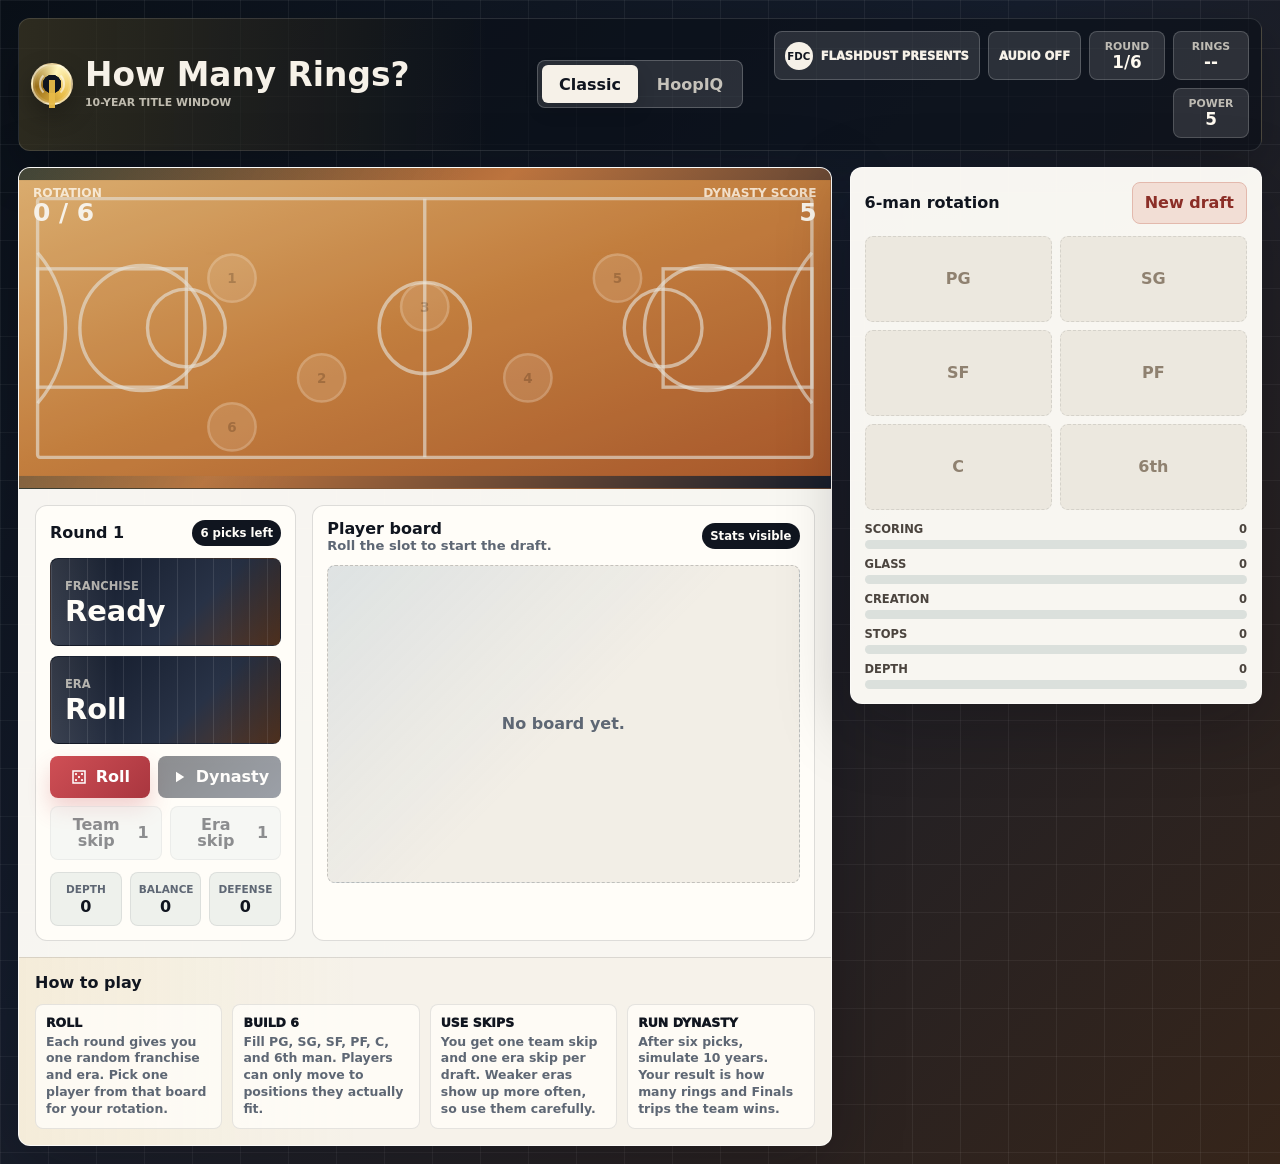
==== how-many-rings-source-code/index.html @ caa5e2f7 "Add files via upload" ====
<!doctype html>
<html lang="en">
<head>
  <meta charset="utf-8">
  <meta name="viewport" content="width=device-width, initial-scale=1">
  <title>How Many Rings?</title>
  <style>
    :root {
      --ink: #10151f;
      --ink-2: #202837;
      --paper: #f6f1e8;
      --paper-2: #fffdf8;
      --line: rgba(16, 21, 31, 0.14);
      --muted: #5e6774;
      --court: #a86138;
      --court-light: #d99a55;
      --teal: #13a89e;
      --red: #c84d55;
      --gold: #e8bb47;
      --sky: #4f8fca;
      --violet: #7c65b8;
      --green: #2f9464;
      --shadow: 0 20px 70px rgba(6, 9, 14, 0.26);
      --radius: 8px;
      color-scheme: light;
      font-family: Inter, ui-sans-serif, system-ui, -apple-system, BlinkMacSystemFont, "Segoe UI", sans-serif;
    }

    * {
      box-sizing: border-box;
    }

    html {
      min-height: 100%;
      background:
        linear-gradient(90deg, rgba(255,255,255,0.06) 1px, transparent 1px) 0 0 / 48px 48px,
        linear-gradient(rgba(255,255,255,0.05) 1px, transparent 1px) 0 0 / 48px 48px,
        linear-gradient(135deg, #0a1018 0%, #151d2c 42%, #36251a 100%);
    }

    body {
      min-height: 100vh;
      margin: 0;
      color: var(--ink);
    }

    button,
    input {
      font: inherit;
    }

    button {
      border: 0;
      cursor: pointer;
    }

    button:disabled {
      cursor: not-allowed;
      opacity: 0.48;
    }

    .app {
      min-height: 100vh;
      padding: 18px;
    }

    .topbar {
      display: grid;
      grid-template-columns: minmax(170px, 1fr) auto minmax(280px, 1fr);
      gap: 16px;
      align-items: center;
      max-width: 1480px;
      margin: 0 auto 16px;
      padding: 12px;
      color: var(--paper);
      background:
        linear-gradient(90deg, rgba(232,187,71,0.16), transparent 38%),
        rgba(10, 16, 24, 0.62);
      border: 1px solid rgba(255,255,255,0.12);
      border-radius: 12px;
      box-shadow: 0 18px 50px rgba(0,0,0,0.22);
    }

    .brand {
      display: flex;
      align-items: center;
      gap: 12px;
      min-width: 0;
    }

    .ball-mark {
      width: 42px;
      height: 42px;
      flex: 0 0 auto;
      border-radius: 50%;
      background:
        radial-gradient(circle at 50% 50%, #10151f 0 34%, transparent 35%),
        conic-gradient(from 20deg, #fff4b8, var(--gold), #9a6f19, #fff4b8);
      border: 2px solid rgba(255,255,255,0.5);
      box-shadow: inset 0 0 0 2px rgba(255,255,255,0.12), 0 10px 24px rgba(0,0,0,0.28);
      position: relative;
    }

    .ball-mark::before,
    .ball-mark::after {
      content: "";
      position: absolute;
      inset: 6px;
      border: 2px solid rgba(255,255,255,0.55);
      border-top-color: transparent;
      border-bottom-color: transparent;
      border-radius: 50%;
    }

    .ball-mark::after {
      inset: 15px 12px -5px;
      border: 0;
      border-radius: 2px;
      background: linear-gradient(90deg, transparent 0 30%, rgba(232,187,71,0.95) 31% 69%, transparent 70%);
      transform: none;
    }

    h1 {
      margin: 0;
      font-size: clamp(1.55rem, 1.25rem + 1vw, 2.55rem);
      line-height: 0.94;
      letter-spacing: 0;
      white-space: nowrap;
    }

    .brand small {
      display: block;
      margin-top: 5px;
      color: rgba(247, 241, 227, 0.74);
      font-weight: 700;
      text-transform: uppercase;
      font-size: 0.68rem;
      letter-spacing: 0;
    }

    .mode-toggle {
      display: grid;
      grid-template-columns: repeat(2, minmax(96px, 1fr));
      gap: 4px;
      padding: 4px;
      background: rgba(255,255,255,0.12);
      border: 1px solid rgba(255,255,255,0.22);
      border-radius: var(--radius);
    }

    .mode-toggle button {
      min-height: 38px;
      color: rgba(247, 241, 227, 0.76);
      background: transparent;
      border-radius: 6px;
      font-weight: 800;
    }

    .mode-toggle button.active {
      color: var(--ink);
      background: var(--paper);
      box-shadow: 0 8px 18px rgba(0,0,0,0.14);
    }

    .audio-btn {
      min-height: 42px;
      padding: 7px 10px;
      color: var(--paper);
      background: rgba(255,255,255,0.12);
      border: 1px solid rgba(255,255,255,0.2);
      border-radius: var(--radius);
      font-size: 0.72rem;
      font-weight: 1000;
      text-transform: uppercase;
    }

    .audio-btn.on {
      color: var(--ink);
      background: linear-gradient(135deg, #fff4b8, var(--gold));
      border-color: rgba(232,187,71,0.72);
    }

    .top-stats {
      display: flex;
      justify-content: flex-end;
      gap: 8px;
      flex-wrap: wrap;
    }

    .creator-chip {
      display: inline-flex;
      align-items: center;
      gap: 8px;
      min-height: 42px;
      padding: 7px 10px;
      color: var(--paper);
      background: rgba(255,255,255,0.12);
      border: 1px solid rgba(255,255,255,0.2);
      border-radius: var(--radius);
      font-size: 0.72rem;
      font-weight: 1000;
      text-transform: uppercase;
    }

    .creator-chip b {
      display: grid;
      width: 28px;
      height: 28px;
      place-items: center;
      color: var(--ink);
      background: var(--paper);
      border-radius: 50%;
      font-size: 0.64rem;
      line-height: 1;
    }

    .top-pill {
      display: grid;
      min-width: 76px;
      padding: 8px 10px;
      border-radius: var(--radius);
      background: rgba(255,255,255,0.12);
      border: 1px solid rgba(255,255,255,0.18);
      text-align: center;
    }

    .top-pill span {
      color: rgba(247, 241, 227, 0.72);
      font-size: 0.68rem;
      font-weight: 800;
      text-transform: uppercase;
    }

    .top-pill strong {
      color: #fffaf0;
      font-size: 1.05rem;
      line-height: 1.1;
    }

    .game {
      display: grid;
      grid-template-columns: minmax(0, 1.42fr) minmax(360px, 0.72fr);
      gap: 18px;
      max-width: 1480px;
      margin: 0 auto;
      align-items: start;
    }

    .stage,
    .roster-panel,
    .modal-sheet {
      background: rgba(255, 253, 248, 0.97);
      border: 1px solid rgba(255,255,255,0.5);
      box-shadow: var(--shadow);
      border-radius: 12px;
    }

    .stage {
      overflow: hidden;
    }

    .court-wrap {
      position: relative;
      background:
        linear-gradient(120deg, rgba(19,168,158,0.2), transparent 46%),
        linear-gradient(135deg, #4c2c1d, #bd743e 44%, #161d2b);
      min-height: 300px;
      border-bottom: 1px solid rgba(18,20,25,0.16);
    }

    .court-art {
      display: block;
      width: 100%;
      height: 320px;
    }

    .court-art text {
      font-family: inherit;
      font-weight: 900;
      letter-spacing: 0;
    }

    .court-player {
      transition: transform 180ms ease, opacity 180ms ease;
    }

    .court-player.empty {
      opacity: 0.34;
    }

    .court-player.filled {
      filter: drop-shadow(0 7px 10px rgba(18,20,25,0.28));
    }

    .scorebug {
      position: absolute;
      top: 14px;
      left: 14px;
      right: 14px;
      display: flex;
      align-items: center;
      justify-content: space-between;
      gap: 12px;
      color: var(--paper);
      pointer-events: none;
    }

    .scorebug strong {
      display: block;
      font-size: clamp(1.15rem, 1rem + 0.7vw, 1.8rem);
      line-height: 1;
    }

    .scorebug span {
      color: rgba(255,250,240,0.78);
      font-size: 0.76rem;
      font-weight: 900;
      text-transform: uppercase;
    }

    .scorebug .live {
      min-width: 132px;
      text-align: right;
    }

    .draft-area {
      display: grid;
      grid-template-columns: minmax(260px, 0.52fr) minmax(0, 1fr);
      gap: 16px;
      padding: 16px;
    }

    .slot-panel,
    .choices-panel,
    .season-card {
      border: 1px solid var(--line);
      border-radius: 12px;
      background: var(--paper-2);
    }

    .slot-panel {
      padding: 14px;
    }

    .round-head {
      display: flex;
      align-items: center;
      justify-content: space-between;
      gap: 12px;
      margin-bottom: 12px;
    }

    .round-head h2,
    .choices-panel h2,
    .roster-panel h2,
    .season-card h2 {
      margin: 0;
      font-size: 1rem;
      line-height: 1.1;
    }

    .badge {
      display: inline-flex;
      align-items: center;
      justify-content: center;
      min-height: 26px;
      padding: 4px 8px;
      border-radius: 999px;
      color: var(--paper-2);
      background: var(--ink);
      font-size: 0.73rem;
      font-weight: 900;
    }

    .reels {
      display: grid;
      grid-template-columns: 1fr;
      gap: 10px;
      margin: 12px 0;
    }

    .reel {
      position: relative;
      min-height: 88px;
      display: grid;
      align-content: center;
      padding: 14px;
      overflow: hidden;
      color: var(--paper);
      border-radius: var(--radius);
      background:
        linear-gradient(90deg, rgba(255,255,255,0.1) 1px, transparent 1px) 0 0 / 18px 18px,
        linear-gradient(135deg, #111827, #283246 62%, #5b3823);
      border: 1px solid rgba(18, 20, 25, 0.22);
    }

    .reel::after {
      content: "";
      position: absolute;
      inset: 0;
      background: linear-gradient(90deg, rgba(255,255,255,0.14), transparent 28%, transparent 72%, rgba(0,0,0,0.16));
      pointer-events: none;
    }

    .reel span {
      position: relative;
      z-index: 1;
      color: rgba(247,241,227,0.68);
      font-size: 0.72rem;
      font-weight: 900;
      text-transform: uppercase;
    }

    .reel strong {
      position: relative;
      z-index: 1;
      margin-top: 4px;
      color: var(--paper-2);
      font-size: clamp(1.25rem, 1rem + 1vw, 2rem);
      line-height: 1;
      word-break: break-word;
    }

    .action-row,
    .season-actions {
      display: grid;
      grid-template-columns: 1fr 1fr;
      gap: 8px;
    }

    .primary-btn,
    .secondary-btn,
    .ghost-btn,
    .danger-btn {
      min-height: 42px;
      display: inline-flex;
      align-items: center;
      justify-content: center;
      gap: 8px;
      padding: 10px 12px;
      border-radius: var(--radius);
      font-weight: 900;
      line-height: 1;
    }

    .primary-btn {
      background: linear-gradient(135deg, #cf4f55, #a9363f);
      color: #fff;
      box-shadow: 0 12px 22px rgba(200,77,85,0.24);
    }

    .secondary-btn {
      background: linear-gradient(135deg, var(--ink), #303c51);
      color: #fff;
    }

    .ghost-btn {
      background: #eef2f1;
      color: var(--ink);
      border: 1px solid rgba(18,20,25,0.1);
    }

    .danger-btn {
      background: #f2ded5;
      color: #8b2e27;
      border: 1px solid #e3b9ad;
    }

    .button-icon {
      width: 18px;
      height: 18px;
      flex: 0 0 auto;
    }

    .skip-row {
      display: grid;
      grid-template-columns: 1fr 1fr;
      gap: 8px;
      margin-top: 8px;
    }

    .mini-ledger {
      display: grid;
      grid-template-columns: repeat(3, 1fr);
      gap: 8px;
      margin-top: 12px;
    }

    .mini-ledger div {
      min-width: 0;
      padding: 10px 8px;
      background: #eef1ec;
      border: 1px solid rgba(18,20,25,0.08);
      border-radius: var(--radius);
      text-align: center;
    }

    .mini-ledger span {
      display: block;
      color: var(--muted);
      font-size: 0.66rem;
      font-weight: 900;
      text-transform: uppercase;
    }

    .mini-ledger strong {
      display: block;
      margin-top: 4px;
      font-size: 1rem;
      line-height: 1;
    }

    .choices-panel {
      min-height: 412px;
      padding: 14px;
    }

    .how-play {
      display: grid;
      gap: 12px;
      padding: 16px;
      border-top: 1px solid rgba(16,21,31,0.12);
      background:
        linear-gradient(90deg, rgba(232,187,71,0.1), transparent 42%),
        rgba(246,241,232,0.72);
    }

    .how-play h2 {
      margin: 0;
      font-size: 1rem;
      line-height: 1.1;
    }

    .how-grid {
      display: grid;
      grid-template-columns: repeat(4, minmax(0, 1fr));
      gap: 10px;
    }

    .how-item {
      padding: 10px;
      border: 1px solid rgba(16,21,31,0.1);
      border-radius: var(--radius);
      background: rgba(255,253,248,0.82);
    }

    .how-item strong {
      display: block;
      margin-bottom: 4px;
      color: var(--ink);
      font-size: 0.78rem;
      font-weight: 1000;
      text-transform: uppercase;
    }

    .how-item p {
      margin: 0;
      color: var(--muted);
      font-size: 0.78rem;
      line-height: 1.35;
      font-weight: 800;
    }

    .choices-head {
      display: flex;
      justify-content: space-between;
      align-items: center;
      gap: 12px;
      margin-bottom: 12px;
    }

    .hint {
      margin: 0;
      color: var(--muted);
      font-size: 0.82rem;
      font-weight: 700;
    }

    .player-grid {
      display: grid;
      grid-template-columns: repeat(auto-fit, minmax(220px, 1fr));
      gap: 10px;
    }

    .player-card {
      position: relative;
      display: grid;
      gap: 10px;
      min-height: 188px;
      padding: 12px;
      border-radius: var(--radius);
      background:
        linear-gradient(180deg, rgba(255,255,255,0.92), rgba(255,255,255,0.68)),
        #f4efe6;
      border: 1px solid rgba(18,20,25,0.12);
      text-align: left;
      color: var(--ink);
      transition: transform 160ms ease, border-color 160ms ease, box-shadow 160ms ease;
    }

    .player-card::before {
      content: "";
      position: absolute;
      inset: 0 0 auto 0;
      height: 4px;
      border-radius: 12px 12px 0 0;
      background: var(--accent, var(--teal));
    }

    .player-card:hover,
    .player-card:focus-visible {
      transform: translateY(-2px);
      border-color: rgba(29,154,145,0.68);
      box-shadow: 0 12px 24px rgba(18,20,25,0.12);
      outline: none;
    }

    .player-top {
      display: grid;
      grid-template-columns: 48px minmax(0, 1fr) auto;
      gap: 10px;
      align-items: center;
    }

    .avatar {
      width: 48px;
      height: 48px;
      display: grid;
      place-items: center;
      color: #fff;
      border-radius: 50%;
      background: var(--accent, var(--teal));
      border: 3px solid rgba(255,255,255,0.86);
      box-shadow: 0 6px 14px rgba(18,20,25,0.16);
      font-weight: 1000;
      letter-spacing: 0;
    }

    .player-name {
      min-width: 0;
    }

    .player-name strong {
      display: block;
      font-size: 1rem;
      line-height: 1.08;
    }

    .player-name span {
      display: block;
      margin-top: 3px;
      color: var(--muted);
      font-size: 0.75rem;
      font-weight: 800;
    }

    .rating-chip {
      width: 38px;
      height: 38px;
      display: grid;
      place-items: center;
      border-radius: 50%;
      background: linear-gradient(135deg, var(--ink), #303c51);
      color: #fff;
      font-size: 0.85rem;
      font-weight: 1000;
    }

    .stat-row {
      display: grid;
      grid-template-columns: repeat(5, 1fr);
      gap: 6px;
    }

    .stat {
      padding: 7px 5px;
      border-radius: 6px;
      background: rgba(255,255,255,0.58);
      text-align: center;
      border: 1px solid rgba(18,20,25,0.07);
    }

    .stat span {
      display: block;
      color: var(--muted);
      font-size: 0.63rem;
      font-weight: 900;
      text-transform: uppercase;
    }

    .stat strong {
      display: block;
      margin-top: 2px;
      font-size: 0.88rem;
      line-height: 1;
    }

    .tag-row {
      display: flex;
      flex-wrap: wrap;
      gap: 6px;
      align-items: center;
    }

    .tag {
      display: inline-flex;
      align-items: center;
      min-height: 23px;
      padding: 4px 7px;
      border-radius: 999px;
      background: rgba(19,168,158,0.14);
      color: #0d6b66;
      font-size: 0.67rem;
      font-weight: 900;
    }

    .hidden-line {
      display: grid;
      place-items: center;
      min-height: 50px;
      border-radius: var(--radius);
      background:
        repeating-linear-gradient(45deg, #efe3cf 0 8px, #e6d7c0 8px 16px);
      color: #5e554d;
      font-weight: 900;
      border: 1px dashed rgba(18,20,25,0.18);
    }

    .empty-state {
      min-height: 318px;
      display: grid;
      place-items: center;
      padding: 28px;
      color: var(--muted);
      text-align: center;
      border: 1px dashed rgba(18,20,25,0.2);
      border-radius: var(--radius);
      background:
        linear-gradient(135deg, rgba(79,143,202,0.12), transparent 52%),
        #f2eee6;
      font-weight: 800;
    }

    .roster-panel {
      position: sticky;
      top: 18px;
      padding: 14px;
    }

    .roster-head {
      display: flex;
      align-items: center;
      justify-content: space-between;
      gap: 10px;
      margin-bottom: 12px;
    }

    .roster-grid {
      display: grid;
      grid-template-columns: repeat(2, minmax(0, 1fr));
      gap: 8px;
    }

    .slot-card {
      min-height: 86px;
      padding: 9px;
      border-radius: var(--radius);
      border: 1px solid rgba(18,20,25,0.1);
      background: #f8f5ef;
    }

    .slot-card.empty {
      display: grid;
      place-items: center;
      color: #8f8170;
      border-style: dashed;
      background: #ece8df;
      font-weight: 900;
    }

    .slot-card .slot-num {
      display: flex;
      align-items: center;
      justify-content: space-between;
      gap: 6px;
      color: var(--muted);
      font-size: 0.66rem;
      font-weight: 1000;
      text-transform: uppercase;
    }

    .slot-name {
      display: block;
      margin-top: 6px;
      font-weight: 1000;
      font-size: 0.92rem;
      line-height: 1.08;
    }

    .slot-meta {
      display: block;
      margin-top: 4px;
      color: var(--muted);
      font-size: 0.72rem;
      font-weight: 800;
    }

    .position-row {
      display: flex;
      flex-wrap: wrap;
      gap: 4px;
      margin-top: 7px;
    }

    .pos-chip,
    .move-chip {
      display: inline-flex;
      align-items: center;
      justify-content: center;
      min-height: 24px;
      padding: 4px 7px;
      border-radius: 999px;
      border: 1px solid rgba(18,20,25,0.1);
      font-size: 0.64rem;
      font-weight: 1000;
      line-height: 1;
    }

    .pos-chip {
      color: #51483e;
      background: #ebe5d9;
    }

    .move-chip {
      color: #176b65;
      background: rgba(19,168,158,0.12);
    }

    .move-chip:hover,
    .move-chip:focus-visible {
      outline: none;
      border-color: rgba(29,154,145,0.55);
      background: rgba(29,154,145,0.2);
    }

    .move-chip:disabled {
      opacity: 0.38;
    }

    .meter-stack {
      display: grid;
      gap: 8px;
      margin-top: 12px;
    }

    .meter {
      display: grid;
      gap: 4px;
    }

    .meter-label {
      display: flex;
      justify-content: space-between;
      gap: 8px;
      color: #4b443e;
      font-size: 0.72rem;
      font-weight: 900;
      text-transform: uppercase;
    }

    .bar {
      height: 9px;
      border-radius: 999px;
      background: #dbe0dc;
      overflow: hidden;
    }

    .bar > i {
      display: block;
      height: 100%;
      width: 0%;
      border-radius: inherit;
      background: var(--bar-color, var(--teal));
      transition: width 300ms ease;
    }

    .season-card {
      margin-top: 12px;
      padding: 12px;
    }

    .season-card.hidden {
      display: none;
    }

    .result-main {
      display: grid;
      grid-template-columns: auto 1fr;
      gap: 12px;
      align-items: center;
      margin: 10px 0;
    }

    .record {
      min-width: 96px;
      padding: 10px;
      color: #fff;
      background:
        linear-gradient(135deg, rgba(232,187,71,0.34), transparent 48%),
        var(--ink);
      border-radius: var(--radius);
      text-align: center;
    }

    .record strong {
      display: block;
      font-size: 1.7rem;
      line-height: 1;
    }

    .record span {
      color: rgba(255,255,255,0.68);
      font-size: 0.68rem;
      font-weight: 900;
      text-transform: uppercase;
    }

    .result-note {
      margin: 0;
      color: var(--muted);
      font-size: 0.83rem;
      font-weight: 800;
    }

    .schedule-strip {
      display: grid;
      grid-template-columns: repeat(10, 1fr);
      gap: 5px;
      margin: 10px 0 12px;
    }

    .game-dot {
      height: 18px;
      border-radius: 4px;
      background: #bbb2a3;
    }

    .game-dot.finals {
      background: var(--sky);
    }

    .game-dot.ring {
      background: linear-gradient(135deg, #fff2a8, var(--gold));
      box-shadow: inset 0 0 0 1px rgba(18,20,25,0.12);
    }

    .game-dot.miss {
      background: var(--red);
    }

    .leaders {
      display: grid;
      grid-template-columns: repeat(2, 1fr);
      gap: 8px;
      margin-top: 10px;
    }

    .leader {
      padding: 8px;
      background: #f4f0e8;
      border: 1px solid rgba(18,20,25,0.08);
      border-radius: var(--radius);
    }

    .leader span {
      display: block;
      color: var(--muted);
      font-size: 0.65rem;
      font-weight: 900;
      text-transform: uppercase;
    }

    .leader strong {
      display: block;
      margin-top: 3px;
      font-size: 0.86rem;
      line-height: 1.08;
    }

    .toast {
      position: fixed;
      left: 50%;
      bottom: 18px;
      z-index: 20;
      max-width: min(420px, calc(100vw - 28px));
      transform: translate(-50%, 20px);
      padding: 12px 14px;
      color: #fff;
      background: rgba(18,20,25,0.94);
      border: 1px solid rgba(255,255,255,0.16);
      border-radius: var(--radius);
      box-shadow: 0 18px 50px rgba(0,0,0,0.28);
      opacity: 0;
      pointer-events: none;
      transition: opacity 170ms ease, transform 170ms ease;
      font-weight: 800;
    }

    .toast.show {
      opacity: 1;
      transform: translate(-50%, 0);
    }

    .modal {
      position: fixed;
      inset: 0;
      z-index: 15;
      display: none;
      align-items: center;
      justify-content: center;
      padding: 18px;
      background: rgba(13, 17, 21, 0.58);
    }

    .modal.open {
      display: flex;
    }

    .modal-sheet {
      width: min(620px, 100%);
      padding: 16px;
    }

    .modal-sheet h2 {
      margin-bottom: 8px;
      font-size: 1.25rem;
    }

    .modal-sheet p {
      color: var(--muted);
      font-weight: 800;
      line-height: 1.45;
    }

    .modal-actions {
      display: flex;
      justify-content: flex-end;
      gap: 8px;
      flex-wrap: wrap;
      margin-top: 16px;
    }

    .sr-only {
      position: absolute;
      width: 1px;
      height: 1px;
      overflow: hidden;
      clip: rect(0, 0, 0, 0);
      white-space: nowrap;
    }

    @media (max-width: 1120px) {
      .topbar,
      .game,
      .draft-area {
        grid-template-columns: 1fr;
      }

      .topbar {
        align-items: stretch;
      }

      .mode-toggle {
        max-width: 360px;
      }

      .top-stats {
        justify-content: flex-start;
      }

      .roster-panel {
        position: static;
      }
    }

    @media (max-width: 720px) {
      .app {
        padding: 10px;
      }

      .topbar {
        gap: 10px;
      }

      .brand {
        align-items: flex-start;
      }

      h1 {
        white-space: normal;
      }

      .court-art {
        height: 260px;
      }

      .scorebug {
        top: 10px;
        left: 10px;
        right: 10px;
      }

      .player-grid,
      .roster-grid,
      .leaders,
      .how-grid {
        grid-template-columns: 1fr;
      }

      .action-row,
      .skip-row,
      .season-actions {
        grid-template-columns: 1fr;
      }

      .mini-ledger {
        grid-template-columns: 1fr 1fr;
      }

      .slot-card {
        min-height: 106px;
        padding: 11px;
      }

      .move-chip,
      .pos-chip {
        min-height: 32px;
        padding: 7px 10px;
        font-size: 0.72rem;
      }

      .player-card {
        min-height: 170px;
      }

      .schedule-strip {
        grid-template-columns: repeat(10, 1fr);
      }
    }
  </style>
</head>
<body>
  <div class="app">
    <header class="topbar">
      <div class="brand" aria-label="How Many Rings?">
        <div class="ball-mark" aria-hidden="true"></div>
        <div>
          <h1>How Many Rings?</h1>
          <small>10-year title window</small>
        </div>
      </div>

      <div class="mode-toggle" aria-label="Mode">
        <button id="classicMode" class="active" type="button">Classic</button>
        <button id="hoopMode" type="button">HoopIQ</button>
      </div>

      <div class="top-stats" aria-label="Draft status">
        <div class="creator-chip" aria-label="FlashDust Presents">
          <b>FDC</b>
          <span>FlashDust Presents</span>
        </div>
        <button class="audio-btn" id="audioBtn" type="button" aria-pressed="false">Audio off</button>
        <div class="top-pill">
          <span>Round</span>
          <strong id="roundTop">1/6</strong>
        </div>
        <div class="top-pill">
          <span>Rings</span>
          <strong id="recordTop">--</strong>
        </div>
        <div class="top-pill">
          <span>Power</span>
          <strong id="powerTop">0</strong>
        </div>
      </div>
    </header>

    <main class="game">
      <section class="stage" aria-label="Draft board">
        <div class="court-wrap">
          <svg class="court-art" viewBox="0 0 960 350" role="img" aria-label="Basketball court with roster markers">
            <defs>
              <linearGradient id="courtShade" x1="0" y1="0" x2="1" y2="1">
                <stop offset="0" stop-color="#f1bd78"></stop>
                <stop offset="0.48" stop-color="#d78a43"></stop>
                <stop offset="1" stop-color="#b85e2d"></stop>
              </linearGradient>
              <filter id="softShadow" x="-20%" y="-20%" width="140%" height="140%">
                <feDropShadow dx="0" dy="8" stdDeviation="7" flood-color="#121419" flood-opacity="0.28"></feDropShadow>
              </filter>
            </defs>
            <rect x="0" y="0" width="960" height="350" fill="url(#courtShade)"></rect>
            <g fill="none" stroke="rgba(255,250,240,0.62)" stroke-width="4">
              <rect x="22" y="22" width="916" height="306" rx="3"></rect>
              <line x1="480" y1="22" x2="480" y2="328"></line>
              <circle cx="480" cy="175" r="54"></circle>
              <circle cx="146" cy="175" r="74"></circle>
              <circle cx="814" cy="175" r="74"></circle>
              <path d="M22 86 A136 136 0 0 1 22 264"></path>
              <path d="M938 86 A136 136 0 0 0 938 264"></path>
              <rect x="22" y="105" width="176" height="140"></rect>
              <rect x="762" y="105" width="176" height="140"></rect>
              <circle cx="198" cy="175" r="46"></circle>
              <circle cx="762" cy="175" r="46"></circle>
            </g>
            <g fill="rgba(18,20,25,0.1)">
              <rect x="0" y="0" width="960" height="350"></rect>
            </g>
            <g id="courtPlayers"></g>
          </svg>
          <div class="scorebug">
            <div>
              <span>Rotation</span>
              <strong id="scoreRoster">0 / 6</strong>
            </div>
            <div class="live">
              <span>Dynasty score</span>
              <strong id="scorePower">0</strong>
            </div>
          </div>
        </div>

        <div class="draft-area">
          <aside class="slot-panel" aria-label="Slot machine">
            <div class="round-head">
              <h2 id="roundTitle">Round 1</h2>
              <span class="badge" id="remainingBadge">6 picks left</span>
            </div>

            <div class="reels" aria-live="polite">
              <div class="reel">
                <span>Franchise</span>
                <strong id="teamReel">Ready</strong>
              </div>
              <div class="reel">
                <span>Era</span>
                <strong id="eraReel">Roll</strong>
              </div>
            </div>

            <div class="action-row">
              <button class="primary-btn" id="rollBtn" type="button">
                <svg class="button-icon" viewBox="0 0 24 24" fill="none" aria-hidden="true">
                  <path d="M4 4h16v16H4z" stroke="currentColor" stroke-width="2"></path>
                  <path d="M8 8h.01M16 8h.01M12 12h.01M8 16h.01M16 16h.01" stroke="currentColor" stroke-width="3" stroke-linecap="round"></path>
                </svg>
                Roll
              </button>
              <button class="secondary-btn" id="simulateBtn" type="button" disabled>
                <svg class="button-icon" viewBox="0 0 24 24" fill="none" aria-hidden="true">
                  <path d="M8 5v14l11-7z" fill="currentColor"></path>
                </svg>
                Dynasty
              </button>
            </div>

            <div class="skip-row">
              <button class="ghost-btn" id="teamSkipBtn" type="button" disabled>
                Team skip <span id="teamSkips">1</span>
              </button>
              <button class="ghost-btn" id="eraSkipBtn" type="button" disabled>
                Era skip <span id="eraSkips">1</span>
              </button>
            </div>

            <div class="mini-ledger">
              <div>
                <span>Depth</span>
                <strong id="depthMini">0</strong>
              </div>
              <div>
                <span>Balance</span>
                <strong id="balanceMini">0</strong>
              </div>
              <div>
                <span>Defense</span>
                <strong id="defenseMini">0</strong>
              </div>
            </div>
          </aside>

          <section class="choices-panel" aria-label="Player choices">
            <div class="choices-head">
              <div>
                <h2 id="choiceTitle">Player board</h2>
                <p class="hint" id="choiceHint">Roll the slot to start the draft.</p>
              </div>
              <span class="badge" id="modeBadge">Stats visible</span>
            </div>
            <div id="choices" class="player-grid">
              <div class="empty-state">No board yet.</div>
            </div>
          </section>
        </div>

        <section class="how-play" aria-label="How to play">
          <h2>How to play</h2>
          <div class="how-grid">
            <div class="how-item">
              <strong>Roll</strong>
              <p>Each round gives you one random franchise and era. Pick one player from that board for your rotation.</p>
            </div>
            <div class="how-item">
              <strong>Build 6</strong>
              <p>Fill PG, SG, SF, PF, C, and 6th man. Players can only move to positions they actually fit.</p>
            </div>
            <div class="how-item">
              <strong>Use skips</strong>
              <p>You get one team skip and one era skip per draft. Weaker eras show up more often, so use them carefully.</p>
            </div>
            <div class="how-item">
              <strong>Run dynasty</strong>
              <p>After six picks, simulate 10 years. Your result is how many rings and Finals trips the team wins.</p>
            </div>
          </div>
        </section>
      </section>

      <aside class="roster-panel" aria-label="Roster">
        <div class="roster-head">
          <h2>6-man rotation</h2>
          <button class="danger-btn" id="resetBtn" type="button">New draft</button>
        </div>
        <div class="roster-grid" id="rosterGrid"></div>

        <div class="meter-stack" aria-label="Team profile">
          <div class="meter">
            <div class="meter-label"><span>Scoring</span><strong id="ptsLabel">0</strong></div>
            <div class="bar"><i id="ptsBar" style="--bar-color: var(--red)"></i></div>
          </div>
          <div class="meter">
            <div class="meter-label"><span>Glass</span><strong id="rebLabel">0</strong></div>
            <div class="bar"><i id="rebBar" style="--bar-color: var(--gold)"></i></div>
          </div>
          <div class="meter">
            <div class="meter-label"><span>Creation</span><strong id="astLabel">0</strong></div>
            <div class="bar"><i id="astBar" style="--bar-color: var(--sky)"></i></div>
          </div>
          <div class="meter">
            <div class="meter-label"><span>Stops</span><strong id="defLabel">0</strong></div>
            <div class="bar"><i id="defBar" style="--bar-color: var(--green)"></i></div>
          </div>
          <div class="meter">
            <div class="meter-label"><span>Depth</span><strong id="depthLabel">0</strong></div>
            <div class="bar"><i id="depthBar" style="--bar-color: var(--violet)"></i></div>
          </div>
        </div>

        <section class="season-card hidden" id="seasonCard" aria-label="Dynasty result">
          <h2 id="seasonTitle">Dynasty result</h2>
          <div class="result-main">
            <div class="record">
              <strong id="recordLarge">0</strong>
              <span id="seedLine">Rings</span>
            </div>
            <p class="result-note" id="resultNote"></p>
          </div>
          <div class="schedule-strip" id="scheduleStrip" aria-label="10-year dynasty strip"></div>
          <div class="leaders" id="leaders"></div>
          <div class="season-actions">
            <button class="secondary-btn" id="resimBtn" type="button">Run again</button>
            <button class="ghost-btn" id="copyBtn" type="button">Copy roster</button>
          </div>
        </section>
      </aside>
    </main>
  </div>

  <div class="modal" id="confirmModal" role="dialog" aria-modal="true" aria-labelledby="modalTitle">
    <div class="modal-sheet">
      <h2 id="modalTitle">Start a new draft?</h2>
      <p>This clears the current roster and rolls. Your best result stays saved in this browser.</p>
      <div class="modal-actions">
        <button class="ghost-btn" id="cancelReset" type="button">Keep roster</button>
        <button class="danger-btn" id="confirmReset" type="button">New draft</button>
      </div>
    </div>
  </div>

  <div class="toast" id="toast" role="status" aria-live="polite"></div>

  <script>
    const TEAMS = {
      Lakers: { full: "Lakers", color: "#6f4fa1" },
      Celtics: { full: "Celtics", color: "#24814a" },
      Bulls: { full: "Bulls", color: "#c34232" },
      Warriors: { full: "Warriors", color: "#3e78bc" },
      Spurs: { full: "Spurs", color: "#4b535b" },
      Heat: { full: "Heat", color: "#d45a48" },
      Sixers: { full: "76ers", color: "#467ec2" },
      Rockets: { full: "Rockets", color: "#bd3e37" },
      Knicks: { full: "Knicks", color: "#e2763d" },
      Bucks: { full: "Bucks", color: "#427348" },
      Suns: { full: "Suns", color: "#d26d35" },
      Pistons: { full: "Pistons", color: "#466aa7" },
      Jazz: { full: "Jazz", color: "#375e64" },
      Thunder: { full: "Thunder/Sonics", color: "#4f93c6" },
      Nuggets: { full: "Nuggets", color: "#56749d" },
      Clippers: { full: "Clippers", color: "#526cab" },
      Blazers: { full: "Trail Blazers", color: "#be4f43" },
      Cavaliers: { full: "Cavaliers", color: "#8e3f54" },
      Magic: { full: "Magic", color: "#4677ba" },
      Mavericks: { full: "Mavericks", color: "#4779ad" },
      Hawks: { full: "Hawks", color: "#b95349" },
      Nets: { full: "Nets", color: "#34383e" },
      Raptors: { full: "Raptors", color: "#8a4b9b" },
      Pelicans: { full: "Pelicans", color: "#496a86" },
      Kings: { full: "Kings", color: "#7250a0" },
      Timberwolves: { full: "Timberwolves", color: "#467579" },
      Pacers: { full: "Pacers", color: "#d0a83e" },
      Grizzlies: { full: "Grizzlies", color: "#5a78a1" }
    };

    const TEAM_SUCCESS = {
      Lakers: 10,
      Celtics: 10,
      Bulls: 8.6,
      Warriors: 8.4,
      Spurs: 8.2,
      Heat: 7.6,
      Sixers: 7.2,
      Rockets: 6.8,
      Knicks: 6.1,
      Bucks: 6.0,
      Pistons: 5.8,
      Thunder: 5.7,
      Mavericks: 5.4,
      Cavaliers: 5.1,
      Blazers: 4.9,
      Suns: 4.8,
      Jazz: 4.7,
      Nuggets: 4.6,
      Hawks: 4.4,
      Raptors: 4.2,
      Nets: 3.8,
      Kings: 3.6,
      Pacers: 3.5,
      Magic: 3.3,
      Clippers: 3.2,
      Timberwolves: 2.7,
      Pelicans: 2.4,
      Grizzlies: 2.2
    };

    const ERA_ADJUST = {
      "1960s": { pts: 0.89, reb: 0.78, ast: 1.08, stl: 1.03, blk: 0.86 },
      "1970s": { pts: 0.95, reb: 0.88, ast: 1.04, stl: 1.02, blk: 0.95 },
      "1980s": { pts: 1.00, reb: 0.96, ast: 1.00, stl: 1.00, blk: 1.00 },
      "1990s": { pts: 1.04, reb: 1.02, ast: 1.02, stl: 1.03, blk: 1.04 },
      "2000s": { pts: 1.06, reb: 1.05, ast: 1.07, stl: 1.04, blk: 1.06 },
      "2010s": { pts: 1.02, reb: 1.00, ast: 1.06, stl: 1.03, blk: 1.03 },
      "2020s": { pts: 0.98, reb: 0.98, ast: 1.02, stl: 1.00, blk: 1.00 }
    };

    const PLAYERS = [
      p("Jerry West", "Lakers", "1960s", "1965-66", "G", 31.3, 7.1, 6.1, 2.7, 0.7, ["shotmaker", "point guard"]),
      p("Elgin Baylor", "Lakers", "1960s", "1961-62", "W", 38.3, 18.6, 4.6, 1.4, 0.8, ["volume", "glass"]),
      p("Bill Russell", "Celtics", "1960s", "1961-62", "B", 18.9, 23.6, 4.5, 1.5, 4.8, ["rim wall", "winner"]),
      p("John Havlicek", "Celtics", "1960s", "1968-69", "W", 21.6, 7.0, 5.4, 1.7, 0.6, ["engine", "defense"]),
      p("Wilt Chamberlain", "Warriors", "1960s", "1961-62", "B", 50.4, 25.7, 2.4, 1.8, 5.2, ["paint force", "glass"]),
      p("Rick Barry", "Warriors", "1960s", "1966-67", "W", 35.6, 9.2, 3.6, 2.0, 0.7, ["scorer", "wing"]),
      p("Wilt Chamberlain", "Sixers", "1960s", "1967-68", "B", 24.3, 23.8, 8.6, 1.6, 4.7, ["hub", "rim wall"]),
      p("Hal Greer", "Sixers", "1960s", "1967-68", "G", 24.1, 5.4, 4.5, 1.7, 0.2, ["guard", "touch"]),
      p("Walt Frazier", "Knicks", "1960s", "1969-70", "G", 20.9, 6.0, 8.2, 2.2, 0.3, ["point guard", "defense"]),
      p("Willis Reed", "Knicks", "1960s", "1969-70", "B", 21.7, 13.9, 2.0, 1.1, 1.7, ["big", "physical"]),
      p("Bob Pettit", "Hawks", "1960s", "1961-62", "B", 31.1, 18.7, 3.7, 1.1, 1.0, ["inside-out", "glass"]),
      p("Oscar Robertson", "Kings", "1960s", "1961-62", "G", 30.8, 12.5, 11.4, 1.8, 0.5, ["triple double", "creator"]),
      p("Kareem Abdul-Jabbar", "Bucks", "1970s", "1971-72", "B", 34.8, 16.6, 4.6, 1.2, 4.6, ["skyhook", "rim wall"]),
      p("Oscar Robertson", "Bucks", "1970s", "1970-71", "G", 19.4, 5.7, 8.2, 1.4, 0.2, ["table setter", "poise"]),
      p("Kareem Abdul-Jabbar", "Lakers", "1970s", "1976-77", "B", 26.2, 13.3, 3.9, 1.2, 3.2, ["anchor", "touch"]),
      p("Gail Goodrich", "Lakers", "1970s", "1973-74", "G", 25.3, 3.0, 5.2, 1.5, 0.2, ["scorer", "guard"]),
      p("Julius Erving", "Sixers", "1970s", "1979-80", "W", 26.9, 7.4, 4.6, 2.2, 1.8, ["wing", "transition"]),
      p("George McGinnis", "Sixers", "1970s", "1976-77", "W", 21.4, 11.5, 3.8, 1.9, 0.5, ["power wing", "glass"]),
      p("Bob McAdoo", "Clippers", "1970s", "1974-75", "B", 34.5, 14.1, 2.2, 1.1, 2.1, ["scoring big", "glass"]),
      p("Dave Cowens", "Celtics", "1970s", "1973-74", "B", 19.0, 15.7, 4.4, 1.2, 1.3, ["motor", "anchor"]),
      p("Walt Frazier", "Knicks", "1970s", "1971-72", "G", 23.2, 6.7, 5.8, 2.0, 0.3, ["defense", "guard"]),
      p("Rick Barry", "Warriors", "1970s", "1974-75", "W", 30.6, 5.7, 6.2, 2.9, 0.4, ["wing", "steals"]),
      p("Moses Malone", "Rockets", "1970s", "1978-79", "B", 24.8, 17.6, 1.8, 1.0, 1.5, ["boards", "paint"]),
      p("George Gervin", "Spurs", "1970s", "1979-80", "G", 33.1, 5.2, 2.6, 1.4, 1.0, ["bucket", "wing"]),
      p("Paul Westphal", "Suns", "1970s", "1978-79", "G", 24.0, 2.0, 6.5, 1.4, 0.4, ["guard", "touch"]),
      p("Magic Johnson", "Lakers", "1980s", "1986-87", "G", 23.9, 6.3, 12.2, 1.7, 0.5, ["creator", "pace"]),
      p("Kareem Abdul-Jabbar", "Lakers", "1980s", "1980-81", "B", 26.2, 10.3, 3.4, 0.7, 2.9, ["post", "anchor"]),
      p("Larry Bird", "Celtics", "1980s", "1984-85", "W", 28.7, 10.5, 6.6, 1.6, 1.2, ["shotmaker", "hub"]),
      p("Kevin McHale", "Celtics", "1980s", "1986-87", "B", 26.1, 9.9, 2.6, 0.5, 2.2, ["post", "rim"]),
      p("Michael Jordan", "Bulls", "1980s", "1988-89", "G", 32.5, 8.0, 8.0, 2.9, 0.8, ["two-way", "volume"]),
      p("Scottie Pippen", "Bulls", "1980s", "1989-90", "W", 16.5, 6.7, 5.4, 2.6, 1.2, ["defense", "connector"]),
      p("Isiah Thomas", "Pistons", "1980s", "1984-85", "G", 21.2, 4.5, 13.9, 2.3, 0.3, ["point guard", "pressure"]),
      p("Dennis Rodman", "Pistons", "1980s", "1989-90", "W", 8.8, 9.7, 0.9, 0.6, 0.7, ["defense", "glass"]),
      p("Moses Malone", "Sixers", "1980s", "1982-83", "B", 24.5, 15.3, 1.3, 1.1, 2.0, ["paint", "boards"]),
      p("Charles Barkley", "Sixers", "1980s", "1987-88", "B", 28.3, 11.9, 3.2, 1.3, 1.3, ["force", "transition"]),
      p("Hakeem Olajuwon", "Rockets", "1980s", "1988-89", "B", 24.8, 13.5, 1.8, 2.6, 3.4, ["rim wall", "hands"]),
      p("Dominique Wilkins", "Hawks", "1980s", "1985-86", "W", 30.3, 7.9, 2.6, 1.8, 0.6, ["wing", "scorer"]),
      p("Alex English", "Nuggets", "1980s", "1982-83", "W", 28.4, 7.3, 4.8, 1.4, 1.5, ["touch", "wing"]),
      p("Karl Malone", "Jazz", "1980s", "1989-90", "B", 31.0, 11.1, 2.8, 1.5, 0.6, ["power", "rim run"]),
      p("John Stockton", "Jazz", "1980s", "1989-90", "G", 17.2, 2.6, 14.5, 2.7, 0.2, ["point guard", "steals"]),
      p("Michael Jordan", "Bulls", "1990s", "1990-91", "G", 31.5, 6.0, 5.5, 2.7, 1.0, ["closer", "defense"]),
      p("Scottie Pippen", "Bulls", "1990s", "1993-94", "W", 22.0, 8.7, 5.6, 2.9, 0.8, ["connector", "defense"]),
      p("Hakeem Olajuwon", "Rockets", "1990s", "1993-94", "B", 27.3, 11.9, 3.6, 1.6, 3.7, ["anchor", "post"]),
      p("Clyde Drexler", "Rockets", "1990s", "1995-96", "W", 19.3, 7.2, 5.8, 2.0, 0.5, ["transition", "wing"]),
      p("Shaquille O'Neal", "Magic", "1990s", "1994-95", "B", 29.3, 11.4, 2.7, 0.9, 2.4, ["paint force", "rim"]),
      p("Penny Hardaway", "Magic", "1990s", "1995-96", "G", 21.7, 4.3, 7.1, 2.0, 0.5, ["big guard", "creator"]),
      p("David Robinson", "Spurs", "1990s", "1993-94", "B", 29.8, 10.7, 4.8, 1.7, 3.3, ["anchor", "runner"]),
      p("Tim Duncan", "Spurs", "1990s", "1998-99", "B", 21.7, 11.4, 2.4, 0.9, 2.5, ["fundamental", "rim"]),
      p("Karl Malone", "Jazz", "1990s", "1996-97", "B", 27.4, 9.9, 4.5, 1.4, 0.6, ["power", "durable"]),
      p("John Stockton", "Jazz", "1990s", "1990-91", "G", 17.2, 2.9, 14.2, 2.9, 0.2, ["creator", "steals"]),
      p("Patrick Ewing", "Knicks", "1990s", "1989-90", "B", 28.6, 10.9, 2.2, 1.0, 4.0, ["rim wall", "post"]),
      p("Charles Barkley", "Suns", "1990s", "1992-93", "B", 25.6, 12.2, 5.1, 1.6, 1.0, ["force", "hub"]),
      p("Gary Payton", "Thunder", "1990s", "1995-96", "G", 19.3, 4.2, 7.5, 2.9, 0.2, ["pressure", "guard"]),
      p("Shawn Kemp", "Thunder", "1990s", "1995-96", "B", 19.6, 11.4, 2.2, 1.2, 1.6, ["vertical", "glass"]),
      p("Shaquille O'Neal", "Lakers", "1990s", "1999-00", "B", 29.7, 13.6, 3.8, 0.5, 3.0, ["paint force", "anchor"]),
      p("Kobe Bryant", "Lakers", "1990s", "1999-00", "G", 22.5, 6.3, 4.9, 1.6, 0.9, ["shotmaker", "defense"]),
      p("Alonzo Mourning", "Heat", "1990s", "1998-99", "B", 20.1, 11.0, 1.6, 0.7, 3.9, ["rim wall", "glass"]),
      p("Kobe Bryant", "Lakers", "2000s", "2005-06", "G", 35.4, 5.3, 4.5, 1.8, 0.4, ["closer", "volume"]),
      p("Shaquille O'Neal", "Lakers", "2000s", "2000-01", "B", 28.7, 12.7, 3.7, 0.6, 2.8, ["paint force", "rim"]),
      p("Tim Duncan", "Spurs", "2000s", "2002-03", "B", 23.3, 12.9, 3.9, 0.7, 2.9, ["anchor", "hub"]),
      p("Manu Ginobili", "Spurs", "2000s", "2007-08", "G", 19.5, 4.8, 4.5, 1.5, 0.4, ["sixth man", "creator"]),
      p("Dwyane Wade", "Heat", "2000s", "2008-09", "G", 30.2, 5.0, 7.5, 2.2, 1.3, ["rim pressure", "blocks"]),
      p("LeBron James", "Cavaliers", "2000s", "2008-09", "W", 28.4, 7.6, 7.2, 1.7, 1.1, ["engine", "two-way"]),
      p("Dirk Nowitzki", "Mavericks", "2000s", "2005-06", "B", 26.6, 9.0, 2.8, 0.7, 1.0, ["stretch big", "touch"]),
      p("Steve Nash", "Suns", "2000s", "2006-07", "G", 18.6, 3.5, 11.6, 0.8, 0.1, ["creator", "spacing"]),
      p("Kevin Garnett", "Celtics", "2000s", "2007-08", "B", 18.8, 9.2, 3.4, 1.4, 1.3, ["defense", "connector"]),
      p("Paul Pierce", "Celtics", "2000s", "2005-06", "W", 26.8, 6.7, 4.7, 1.4, 0.4, ["wing", "closer"]),
      p("Tracy McGrady", "Rockets", "2000s", "2004-05", "W", 25.7, 6.2, 5.7, 1.7, 0.7, ["shotmaker", "wing"]),
      p("Yao Ming", "Rockets", "2000s", "2006-07", "B", 25.0, 9.4, 2.0, 0.4, 2.0, ["post", "rim"]),
      p("Dwight Howard", "Magic", "2000s", "2008-09", "B", 20.6, 13.8, 1.4, 1.0, 2.9, ["rim wall", "lob"]),
      p("Allen Iverson", "Sixers", "2000s", "2001-02", "G", 31.4, 4.5, 5.5, 2.8, 0.2, ["pressure", "steals"]),
      p("Jason Kidd", "Nets", "2000s", "2002-03", "G", 18.7, 6.3, 8.9, 2.2, 0.3, ["point guard", "glass"]),
      p("Chauncey Billups", "Pistons", "2000s", "2005-06", "G", 18.5, 3.1, 8.6, 0.9, 0.1, ["control", "spacing"]),
      p("Stephen Curry", "Warriors", "2010s", "2015-16", "G", 30.1, 5.4, 6.7, 2.1, 0.2, ["spacing", "gravity"]),
      p("Kevin Durant", "Warriors", "2010s", "2016-17", "W", 25.1, 8.3, 4.8, 1.1, 1.6, ["wing", "rim help"]),
      p("LeBron James", "Cavaliers", "2010s", "2017-18", "W", 27.5, 8.6, 9.1, 1.4, 0.9, ["engine", "creator"]),
      p("Kyrie Irving", "Cavaliers", "2010s", "2016-17", "G", 25.2, 3.2, 5.8, 1.2, 0.3, ["handle", "closer"]),
      p("LeBron James", "Heat", "2010s", "2012-13", "W", 26.8, 8.0, 7.3, 1.7, 0.9, ["two-way", "force"]),
      p("Dwyane Wade", "Heat", "2010s", "2010-11", "G", 25.5, 6.4, 4.6, 1.5, 1.1, ["rim pressure", "guard"]),
      p("Kevin Durant", "Thunder", "2010s", "2013-14", "W", 32.0, 7.4, 5.5, 1.3, 0.7, ["scorer", "wing"]),
      p("Russell Westbrook", "Thunder", "2010s", "2016-17", "G", 31.6, 10.7, 10.4, 1.6, 0.4, ["triple double", "pace"]),
      p("Kawhi Leonard", "Spurs", "2010s", "2016-17", "W", 25.5, 5.8, 3.5, 1.8, 0.7, ["lockdown", "closer"]),
      p("James Harden", "Rockets", "2010s", "2018-19", "G", 36.1, 6.6, 7.5, 2.0, 0.7, ["volume", "creator"]),
      p("Chris Paul", "Clippers", "2010s", "2014-15", "G", 19.1, 4.6, 10.2, 1.9, 0.2, ["point guard", "control"]),
      p("Blake Griffin", "Clippers", "2010s", "2013-14", "B", 24.1, 9.5, 3.9, 1.2, 0.6, ["power", "hub"]),
      p("Giannis Antetokounmpo", "Bucks", "2010s", "2018-19", "B", 27.7, 12.5, 5.9, 1.3, 1.5, ["force", "rim"]),
      p("Kawhi Leonard", "Raptors", "2010s", "2018-19", "W", 26.6, 7.3, 3.3, 1.8, 0.4, ["closer", "defense"]),
      p("Anthony Davis", "Pelicans", "2010s", "2017-18", "B", 28.1, 11.1, 2.3, 1.5, 2.6, ["rim wall", "lob"]),
      p("Damian Lillard", "Blazers", "2010s", "2019-20", "G", 30.0, 4.3, 8.0, 1.1, 0.3, ["range", "creator"]),
      p("Nikola Jokic", "Nuggets", "2010s", "2018-19", "B", 20.1, 10.8, 7.3, 1.4, 0.7, ["hub", "touch"]),
      p("Nikola Jokic", "Nuggets", "2020s", "2023-24", "B", 26.4, 12.4, 9.0, 1.4, 0.9, ["hub", "glass"]),
      p("Jamal Murray", "Nuggets", "2020s", "2022-23", "G", 20.0, 4.0, 6.2, 1.0, 0.2, ["shotmaker", "guard"]),
      p("Giannis Antetokounmpo", "Bucks", "2020s", "2022-23", "B", 31.1, 11.8, 5.7, 0.8, 0.8, ["force", "rim"]),
      p("Damian Lillard", "Bucks", "2020s", "2023-24", "G", 24.3, 4.4, 7.0, 1.0, 0.2, ["range", "creator"]),
      p("Luka Doncic", "Mavericks", "2020s", "2023-24", "G", 33.9, 9.2, 9.8, 1.4, 0.5, ["engine", "pace"]),
      p("Kyrie Irving", "Mavericks", "2020s", "2023-24", "G", 25.6, 5.0, 5.2, 1.3, 0.5, ["handle", "closer"]),
      p("LeBron James", "Lakers", "2020s", "2021-22", "W", 30.3, 8.2, 6.2, 1.3, 1.1, ["engine", "force"]),
      p("Anthony Davis", "Lakers", "2020s", "2023-24", "B", 24.7, 12.6, 3.5, 1.2, 2.3, ["rim wall", "glass"]),
      p("Stephen Curry", "Warriors", "2020s", "2020-21", "G", 32.0, 5.5, 5.8, 1.2, 0.1, ["gravity", "range"]),
      p("Draymond Green", "Warriors", "2020s", "2020-21", "W", 7.0, 7.1, 8.9, 1.7, 0.8, ["connector", "defense"]),
      p("Joel Embiid", "Sixers", "2020s", "2022-23", "B", 33.1, 10.2, 4.2, 1.0, 1.7, ["post", "rim"]),
      p("James Harden", "Sixers", "2020s", "2022-23", "G", 21.0, 6.1, 10.7, 1.2, 0.5, ["creator", "spacing"]),
      p("Jayson Tatum", "Celtics", "2020s", "2022-23", "W", 30.1, 8.8, 4.6, 1.1, 0.7, ["wing", "scorer"]),
      p("Jaylen Brown", "Celtics", "2020s", "2022-23", "W", 26.6, 6.9, 3.5, 1.1, 0.4, ["slasher", "wing"]),
      p("Shai Gilgeous-Alexander", "Thunder", "2020s", "2023-24", "G", 30.1, 5.5, 6.2, 2.0, 0.9, ["pressure", "steals"]),
      p("Devin Booker", "Suns", "2020s", "2022-23", "G", 27.8, 4.5, 5.5, 1.0, 0.3, ["shotmaker", "creator"]),
      p("Kevin Durant", "Suns", "2020s", "2023-24", "W", 27.1, 6.6, 5.0, 0.9, 1.2, ["wing", "rim help"]),
      p("Jimmy Butler", "Heat", "2020s", "2022-23", "W", 22.9, 5.9, 5.3, 1.8, 0.3, ["closer", "defense"]),
      p("Ja Morant", "Grizzlies", "2020s", "2021-22", "G", 27.4, 5.7, 6.7, 1.2, 0.4, ["rim pressure", "pace"]),
      p("Jaren Jackson Jr.", "Grizzlies", "2020s", "2022-23", "B", 18.6, 6.8, 1.0, 1.0, 3.0, ["rim wall", "stretch"]),
      p("Desmond Bane", "Grizzlies", "2020s", "2022-23", "G", 21.5, 5.0, 4.4, 1.0, 0.4, ["shooter", "guard"]),
      p("Dillon Brooks", "Grizzlies", "2020s", "2021-22", "W", 18.4, 3.2, 2.8, 1.1, 0.3, ["wing", "defense"]),
      p("Steven Adams", "Grizzlies", "2020s", "2021-22", "B", 6.9, 10.0, 3.4, 0.9, 0.8, ["screen", "glass"]),
      p("De'Aaron Fox", "Kings", "2020s", "2022-23", "G", 25.0, 4.2, 6.1, 1.1, 0.3, ["speed", "closer"]),
      p("Domantas Sabonis", "Kings", "2020s", "2022-23", "B", 19.1, 12.3, 7.3, 0.8, 0.5, ["hub", "glass"]),
      p("Anthony Edwards", "Timberwolves", "2020s", "2023-24", "G", 25.9, 5.4, 5.1, 1.3, 0.5, ["slasher", "defense"]),
      p("Tyrese Haliburton", "Pacers", "2020s", "2023-24", "G", 20.1, 3.9, 10.9, 1.2, 0.7, ["creator", "pace"])
    ];

    PLAYERS.push(
      p("Klay Thompson", "Warriors", "2020s", "2021-22", "G", 20.4, 3.9, 2.8, 0.5, 0.5, ["shooter", "spacing"]),
      p("Andrew Wiggins", "Warriors", "2020s", "2021-22", "W", 17.2, 4.5, 2.2, 1.0, 0.7, ["wing", "defense"]),
      p("Jordan Poole", "Warriors", "2020s", "2021-22", "G", 18.5, 3.4, 4.0, 0.8, 0.3, ["guard", "spark"]),
      p("Kevon Looney", "Warriors", "2020s", "2021-22", "B", 6.0, 7.3, 2.0, 0.6, 0.6, ["glass", "screen"]),
      p("Klay Thompson", "Warriors", "2010s", "2015-16", "G", 22.1, 3.8, 2.1, 0.8, 0.6, ["shooter", "defense"]),
      p("Draymond Green", "Warriors", "2010s", "2015-16", "W", 14.0, 9.5, 7.4, 1.5, 1.4, ["connector", "defense"]),
      p("Andre Iguodala", "Warriors", "2010s", "2015-16", "W", 7.0, 4.0, 3.4, 1.1, 0.3, ["wing", "defense"]),
      p("Shaun Livingston", "Warriors", "2010s", "2015-16", "G", 6.3, 2.2, 3.0, 0.7, 0.3, ["guard", "bench"]),

      p("Marc Gasol", "Grizzlies", "2010s", "2012-13", "B", 14.1, 7.8, 4.0, 1.0, 1.7, ["anchor", "hub"]),
      p("Zach Randolph", "Grizzlies", "2010s", "2010-11", "B", 20.1, 12.2, 2.2, 0.8, 0.3, ["post", "glass"]),
      p("Mike Conley", "Grizzlies", "2010s", "2016-17", "G", 20.5, 3.5, 6.3, 1.3, 0.3, ["guard", "control"]),
      p("Tony Allen", "Grizzlies", "2010s", "2012-13", "W", 8.9, 4.6, 1.2, 1.5, 0.6, ["defense", "wing"]),
      p("Rudy Gay", "Grizzlies", "2010s", "2010-11", "W", 19.8, 6.2, 2.8, 1.7, 1.1, ["wing", "scorer"]),

      p("Pau Gasol", "Grizzlies", "2000s", "2005-06", "B", 20.4, 8.9, 4.6, 0.6, 1.9, ["post", "touch"]),
      p("Mike Miller", "Grizzlies", "2000s", "2006-07", "W", 18.5, 5.4, 4.3, 0.8, 0.3, ["shooter", "wing"]),
      p("Shane Battier", "Grizzlies", "2000s", "2005-06", "W", 10.1, 5.3, 1.7, 1.1, 1.4, ["defense", "connector"]),
      p("Jason Williams", "Grizzlies", "2000s", "2001-02", "G", 14.8, 3.0, 8.0, 1.7, 0.1, ["handle", "creator"]),
      p("Shareef Abdur-Rahim", "Grizzlies", "2000s", "2000-01", "B", 20.5, 9.1, 3.1, 1.1, 1.0, ["forward", "scorer"]),

      p("Russell Westbrook", "Lakers", "2020s", "2021-22", "G", 18.5, 7.4, 7.1, 1.0, 0.3, ["pace", "guard"]),
      p("Austin Reaves", "Lakers", "2020s", "2023-24", "G", 15.9, 4.3, 5.5, 0.8, 0.3, ["connector", "guard"]),
      p("D'Angelo Russell", "Lakers", "2020s", "2023-24", "G", 18.0, 3.1, 6.3, 0.9, 0.5, ["creator", "range"]),
      p("Rui Hachimura", "Lakers", "2020s", "2023-24", "W", 13.6, 4.3, 1.2, 0.6, 0.4, ["forward", "touch"]),
      p("Pau Gasol", "Lakers", "2000s", "2008-09", "B", 18.9, 9.6, 3.5, 0.6, 1.0, ["post", "hub"]),
      p("Lamar Odom", "Lakers", "2000s", "2008-09", "W", 11.3, 8.2, 2.6, 1.0, 1.3, ["connector", "glass"]),
      p("Derek Fisher", "Lakers", "2000s", "2008-09", "G", 9.9, 2.3, 3.2, 1.2, 0.1, ["guard", "spacing"]),
      p("Trevor Ariza", "Lakers", "2000s", "2008-09", "W", 8.9, 4.3, 1.8, 1.7, 0.3, ["wing", "defense"]),
      p("James Worthy", "Lakers", "1980s", "1986-87", "W", 19.4, 5.7, 2.8, 1.3, 1.0, ["wing", "transition"]),
      p("Byron Scott", "Lakers", "1980s", "1987-88", "G", 21.7, 4.1, 4.1, 1.9, 0.3, ["guard", "shooter"]),
      p("Michael Cooper", "Lakers", "1980s", "1986-87", "G", 10.5, 3.1, 4.5, 1.0, 0.5, ["defense", "connector"]),
      p("A.C. Green", "Lakers", "1980s", "1988-89", "B", 13.3, 9.0, 1.3, 1.1, 0.7, ["glass", "energy"]),

      p("Marcus Smart", "Celtics", "2020s", "2021-22", "G", 12.1, 3.8, 5.9, 1.7, 0.3, ["defense", "guard"]),
      p("Al Horford", "Celtics", "2020s", "2021-22", "B", 10.2, 7.7, 3.4, 0.7, 1.3, ["big", "connector"]),
      p("Derrick White", "Celtics", "2020s", "2023-24", "G", 15.2, 4.2, 5.2, 1.0, 1.2, ["guard", "defense"]),
      p("Kristaps Porzingis", "Celtics", "2020s", "2023-24", "B", 20.1, 7.2, 2.0, 0.7, 1.9, ["stretch big", "rim"]),
      p("Robert Parish", "Celtics", "1980s", "1981-82", "B", 19.9, 10.8, 1.8, 0.9, 2.4, ["center", "rim"]),
      p("Dennis Johnson", "Celtics", "1980s", "1984-85", "G", 15.7, 4.0, 6.8, 1.2, 0.4, ["guard", "defense"]),
      p("Danny Ainge", "Celtics", "1980s", "1987-88", "G", 15.7, 3.1, 6.2, 1.4, 0.1, ["guard", "spacing"]),
      p("Cedric Maxwell", "Celtics", "1980s", "1980-81", "W", 15.2, 6.5, 2.7, 1.0, 0.8, ["wing", "touch"]),

      p("Serge Ibaka", "Thunder", "2010s", "2011-12", "B", 9.1, 7.5, 0.4, 0.5, 3.7, ["rim", "defense"]),
      p("James Harden", "Thunder", "2010s", "2011-12", "G", 16.8, 4.1, 3.7, 1.0, 0.2, ["sixth man", "creator"]),
      p("Steven Adams", "Thunder", "2010s", "2015-16", "B", 8.0, 6.7, 0.8, 0.5, 1.1, ["screen", "glass"]),
      p("Andre Roberson", "Thunder", "2010s", "2016-17", "W", 6.6, 5.1, 1.0, 1.2, 1.0, ["defense", "wing"]),
      p("Josh Giddey", "Thunder", "2020s", "2022-23", "G", 16.6, 7.9, 6.2, 0.8, 0.4, ["creator", "glass"]),
      p("Chet Holmgren", "Thunder", "2020s", "2023-24", "B", 16.5, 7.9, 2.4, 0.6, 2.3, ["rim", "stretch"]),
      p("Jalen Williams", "Thunder", "2020s", "2023-24", "W", 19.1, 4.0, 4.5, 1.1, 0.6, ["wing", "creator"]),
      p("Lu Dort", "Thunder", "2020s", "2023-24", "W", 10.9, 3.6, 1.4, 0.9, 0.6, ["defense", "wing"]),

      p("Aaron Gordon", "Nuggets", "2020s", "2022-23", "W", 16.3, 6.6, 3.0, 0.8, 0.8, ["forward", "finish"]),
      p("Michael Porter Jr.", "Nuggets", "2020s", "2022-23", "W", 17.4, 5.5, 1.0, 0.6, 0.5, ["shooter", "wing"]),
      p("Kentavious Caldwell-Pope", "Nuggets", "2020s", "2022-23", "G", 10.8, 2.7, 2.4, 1.5, 0.5, ["guard", "defense"]),
      p("Bruce Brown", "Nuggets", "2020s", "2022-23", "G", 11.5, 4.1, 3.4, 1.1, 0.6, ["connector", "bench"]),

      p("Shane Battier", "Rockets", "2000s", "2006-07", "W", 10.1, 4.1, 2.1, 1.0, 0.7, ["defense", "wing"]),
      p("Rafer Alston", "Rockets", "2000s", "2006-07", "G", 13.3, 3.4, 5.4, 1.6, 0.1, ["guard", "creator"]),
      p("Luis Scola", "Rockets", "2000s", "2008-09", "B", 12.7, 8.8, 1.5, 0.8, 0.1, ["post", "glass"]),
      p("Steve Francis", "Rockets", "2000s", "2001-02", "G", 21.6, 7.0, 6.4, 1.2, 0.4, ["guard", "pressure"]),
      p("Robert Horry", "Rockets", "1990s", "1994-95", "W", 10.2, 5.1, 3.4, 1.5, 1.2, ["connector", "clutch"]),
      p("Kenny Smith", "Rockets", "1990s", "1994-95", "G", 10.4, 1.9, 4.0, 0.9, 0.1, ["guard", "spacing"]),
      p("Sam Cassell", "Rockets", "1990s", "1994-95", "G", 9.5, 2.6, 4.9, 0.9, 0.1, ["guard", "bench"]),
      p("Mario Elie", "Rockets", "1990s", "1994-95", "W", 8.8, 2.4, 2.3, 0.9, 0.1, ["wing", "defense"]),

      p("Mikal Bridges", "Suns", "2020s", "2021-22", "W", 14.2, 4.2, 2.3, 1.2, 0.4, ["wing", "defense"]),
      p("Chris Paul", "Suns", "2020s", "2020-21", "G", 16.4, 4.5, 8.9, 1.4, 0.3, ["point guard", "control"]),
      p("Deandre Ayton", "Suns", "2020s", "2020-21", "B", 14.4, 10.5, 1.4, 0.6, 1.2, ["center", "glass"]),
      p("Jae Crowder", "Suns", "2020s", "2020-21", "W", 10.1, 4.7, 2.1, 0.8, 0.5, ["wing", "defense"]),

      p("Chet Walker", "Sixers", "1960s", "1966-67", "W", 19.3, 8.1, 2.3, 1.1, 0.5, ["wing", "touch"]),
      p("Billy Cunningham", "Sixers", "1960s", "1966-67", "W", 18.5, 7.3, 2.5, 1.0, 0.5, ["forward", "glass"]),
      p("Luke Jackson", "Sixers", "1960s", "1966-67", "B", 12.0, 8.9, 1.2, 0.8, 0.9, ["big", "glass"]),
      p("Wali Jones", "Sixers", "1960s", "1966-67", "G", 13.2, 2.8, 3.5, 1.0, 0.2, ["guard", "speed"]),
      p("Andre Iguodala", "Sixers", "2000s", "2007-08", "W", 19.9, 5.4, 4.8, 2.1, 0.6, ["wing", "defense"]),
      p("Kyle Korver", "Sixers", "2000s", "2004-05", "W", 11.5, 4.6, 2.2, 1.3, 0.4, ["shooter", "wing"]),
      p("Samuel Dalembert", "Sixers", "2000s", "2007-08", "B", 10.5, 10.4, 0.5, 0.5, 2.3, ["rim", "glass"]),
      p("Andre Miller", "Sixers", "2000s", "2007-08", "G", 17.0, 4.0, 6.9, 1.3, 0.1, ["guard", "creator"])
    );

    const ROSTER_SIZE = 6;
    const POSITIONS = ["PG", "SG", "SF", "PF", "C", "6th"];
    const STARTER_POSITIONS = POSITIONS.slice(0, 5);
    const SLOT_WEIGHTS = [1, 0.97, 0.94, 0.9, 0.86, 0.62];
    const CHOICE_COUNT = 6;
    const MIN_ROLL_CHOICES = 4;
    const POSITION_OVERRIDES = {
      "LeBron James": ["PG", "SG", "SF", "PF", "C"],
      "Magic Johnson": ["PG", "SG", "SF", "PF"],
      "Oscar Robertson": ["PG", "SG"],
      "Luka Doncic": ["PG", "SG", "SF"],
      "James Harden": ["PG", "SG"],
      "Russell Westbrook": ["PG", "SG"],
      "Penny Hardaway": ["PG", "SG", "SF"],
      "Jerry West": ["PG", "SG"],
      "Walt Frazier": ["PG", "SG"],
      "John Stockton": ["PG"],
      "Chris Paul": ["PG"],
      "Steve Nash": ["PG"],
      "Jason Kidd": ["PG"],
      "Isiah Thomas": ["PG"],
      "Chauncey Billups": ["PG", "SG"],
      "Tyrese Haliburton": ["PG", "SG"],
      "Stephen Curry": ["PG", "SG"],
      "Damian Lillard": ["PG", "SG"],
      "Kyrie Irving": ["PG", "SG"],
      "Ja Morant": ["PG"],
      "De'Aaron Fox": ["PG"],
      "Michael Jordan": ["SG", "SF"],
      "Kobe Bryant": ["SG", "SF"],
      "Dwyane Wade": ["SG", "PG"],
      "Allen Iverson": ["PG", "SG"],
      "George Gervin": ["SG", "SF"],
      "Paul Westphal": ["PG", "SG"],
      "Shai Gilgeous-Alexander": ["PG", "SG"],
      "Devin Booker": ["SG", "PG"],
      "Anthony Edwards": ["SG", "SF"],
      "Larry Bird": ["SF", "PF"],
      "Kevin Durant": ["SF", "PF"],
      "Julius Erving": ["SF", "SG"],
      "Scottie Pippen": ["SF", "SG", "PF"],
      "Kawhi Leonard": ["SF", "SG", "PF"],
      "Jimmy Butler": ["SF", "SG", "PF"],
      "Paul Pierce": ["SF", "SG"],
      "Tracy McGrady": ["SG", "SF"],
      "Clyde Drexler": ["SG", "SF"],
      "Dominique Wilkins": ["SF", "PF"],
      "Alex English": ["SF"],
      "Rick Barry": ["SF", "SG"],
      "John Havlicek": ["SF", "SG"],
      "Elgin Baylor": ["SF", "PF"],
      "Jaylen Brown": ["SG", "SF"],
      "Jayson Tatum": ["SF", "PF"],
      "Giannis Antetokounmpo": ["SF", "PF", "C"],
      "Anthony Davis": ["PF", "C"],
      "Tim Duncan": ["PF", "C"],
      "Kevin Garnett": ["PF", "C"],
      "Dirk Nowitzki": ["PF", "C"],
      "Karl Malone": ["PF"],
      "Charles Barkley": ["PF", "SF"],
      "Bob Pettit": ["PF", "C"],
      "Blake Griffin": ["PF", "C"],
      "Dennis Rodman": ["PF", "SF"],
      "Kevin McHale": ["PF", "C"],
      "Draymond Green": ["PF", "C", "SF"],
      "Domantas Sabonis": ["C", "PF"],
      "Nikola Jokic": ["C", "PF"],
      "Kareem Abdul-Jabbar": ["C"],
      "Wilt Chamberlain": ["C"],
      "Bill Russell": ["C"],
      "Shaquille O'Neal": ["C"],
      "Hakeem Olajuwon": ["C"],
      "Moses Malone": ["C"],
      "Patrick Ewing": ["C"],
      "David Robinson": ["C"],
      "Yao Ming": ["C"],
      "Dwight Howard": ["C"],
      "Alonzo Mourning": ["C"],
      "Joel Embiid": ["C"],
      "Willis Reed": ["C", "PF"],
      "Bob McAdoo": ["C", "PF"],
      "Dave Cowens": ["C", "PF"],
      "Shawn Kemp": ["PF", "C"],
      "Manu Ginobili": ["SG", "PG"],
      "Gail Goodrich": ["SG", "PG"],
      "Hal Greer": ["SG", "PG"],
      "Jamal Murray": ["PG", "SG"]
    };
    const HALL_OF_FAME_LEVEL_NAMES = new Set([
      "Kareem Abdul-Jabbar", "Larry Bird", "Magic Johnson", "Michael Jordan", "Scottie Pippen",
      "Hakeem Olajuwon", "Shaquille O'Neal", "Kobe Bryant", "Tim Duncan", "Kevin Garnett",
      "Dirk Nowitzki", "LeBron James", "Dwyane Wade", "Stephen Curry", "Kevin Durant",
      "James Harden", "Chris Paul", "Russell Westbrook", "Giannis Antetokounmpo", "Nikola Jokic",
      "Joel Embiid", "Luka Doncic", "Jayson Tatum", "Anthony Davis", "Kawhi Leonard",
      "Wilt Chamberlain", "Bill Russell", "Jerry West", "Oscar Robertson", "Elgin Baylor",
      "Julius Erving", "Moses Malone", "Karl Malone", "Charles Barkley", "David Robinson",
      "Patrick Ewing", "Allen Iverson", "Jason Kidd", "Steve Nash", "Isiah Thomas",
      "Bob Pettit", "John Havlicek", "Walt Frazier", "Willis Reed", "Rick Barry",
      "Clyde Drexler", "Dominique Wilkins", "Paul Pierce", "Tracy McGrady", "Ray Allen",
      "Reggie Miller", "Damian Lillard", "Jimmy Butler", "Draymond Green", "Manu Ginobili",
      "Dennis Rodman", "Kevin McHale", "Bob McAdoo", "Dave Cowens", "George Gervin",
      "Penny Hardaway", "Yao Ming", "Dwight Howard", "Alonzo Mourning", "Blake Griffin",
      "Pau Gasol", "Marc Gasol"
    ]);
    const COURT_SPOTS = [
      [252, 116], [358, 234], [480, 150], [602, 234], [708, 116],
      [252, 292], [358, 304], [480, 300], [602, 304], [708, 292]
    ];

    const els = {
      classicMode: document.getElementById("classicMode"),
      hoopMode: document.getElementById("hoopMode"),
      audioBtn: document.getElementById("audioBtn"),
      roundTop: document.getElementById("roundTop"),
      recordTop: document.getElementById("recordTop"),
      powerTop: document.getElementById("powerTop"),
      scoreRoster: document.getElementById("scoreRoster"),
      scorePower: document.getElementById("scorePower"),
      roundTitle: document.getElementById("roundTitle"),
      remainingBadge: document.getElementById("remainingBadge"),
      teamReel: document.getElementById("teamReel"),
      eraReel: document.getElementById("eraReel"),
      rollBtn: document.getElementById("rollBtn"),
      simulateBtn: document.getElementById("simulateBtn"),
      teamSkipBtn: document.getElementById("teamSkipBtn"),
      eraSkipBtn: document.getElementById("eraSkipBtn"),
      teamSkips: document.getElementById("teamSkips"),
      eraSkips: document.getElementById("eraSkips"),
      depthMini: document.getElementById("depthMini"),
      balanceMini: document.getElementById("balanceMini"),
      defenseMini: document.getElementById("defenseMini"),
      choiceTitle: document.getElementById("choiceTitle"),
      choiceHint: document.getElementById("choiceHint"),
      modeBadge: document.getElementById("modeBadge"),
      choices: document.getElementById("choices"),
      rosterGrid: document.getElementById("rosterGrid"),
      ptsLabel: document.getElementById("ptsLabel"),
      rebLabel: document.getElementById("rebLabel"),
      astLabel: document.getElementById("astLabel"),
      defLabel: document.getElementById("defLabel"),
      depthLabel: document.getElementById("depthLabel"),
      ptsBar: document.getElementById("ptsBar"),
      rebBar: document.getElementById("rebBar"),
      astBar: document.getElementById("astBar"),
      defBar: document.getElementById("defBar"),
      depthBar: document.getElementById("depthBar"),
      courtPlayers: document.getElementById("courtPlayers"),
      resetBtn: document.getElementById("resetBtn"),
      seasonCard: document.getElementById("seasonCard"),
      seasonTitle: document.getElementById("seasonTitle"),
      recordLarge: document.getElementById("recordLarge"),
      seedLine: document.getElementById("seedLine"),
      resultNote: document.getElementById("resultNote"),
      scheduleStrip: document.getElementById("scheduleStrip"),
      leaders: document.getElementById("leaders"),
      resimBtn: document.getElementById("resimBtn"),
      copyBtn: document.getElementById("copyBtn"),
      confirmModal: document.getElementById("confirmModal"),
      cancelReset: document.getElementById("cancelReset"),
      confirmReset: document.getElementById("confirmReset"),
      toast: document.getElementById("toast")
    };

    const state = {
      roster: Array(ROSTER_SIZE).fill(null),
      currentRoll: null,
      teamSkips: 1,
      eraSkips: 1,
      mode: "classic",
      audioOn: false,
      sfxOn: true,
      runCount: 0,
      best: readBest()
    };

    const audioState = {
      ctx: null,
      master: null,
      musicGain: null,
      delay: null,
      filter: null,
      timers: [],
      step: 0,
      nextNoteAt: 0
    };

    function p(name, team, decade, season, role, pts, reb, ast, stl, blk, tags) {
      if (typeof role !== "string") {
        const fixedSeason = role;
        role = season;
        season = fixedSeason;
      }
      return {
        id: `${name}-${team}-${decade}-${season}`.replace(/[^a-z0-9]+/gi, "-").toLowerCase(),
        name,
        team,
        decade,
        season,
        role,
        pts,
        reb,
        ast,
        stl,
        blk,
        tags
      };
    }

    function clamp(value, min, max) {
      return Math.max(min, Math.min(max, value));
    }

    function sample(list) {
      return list[Math.floor(Math.random() * list.length)];
    }

    function weightedSample(list, weightFor) {
      const weights = list.map(item => Math.max(0.01, weightFor(item)));
      const total = weights.reduce((sum, weight) => sum + weight, 0);
      let roll = Math.random() * total;
      for (let index = 0; index < list.length; index += 1) {
        roll -= weights[index];
        if (roll <= 0) return list[index];
      }
      return list[list.length - 1];
    }

    function shuffle(list) {
      return [...list].sort(() => Math.random() - 0.5);
    }

    function uniqueByName(list) {
      const seen = new Set();
      return list.filter(player => {
        if (seen.has(player.name)) return false;
        seen.add(player.name);
        return true;
      });
    }

    function rosterCount() {
      return state.roster.filter(Boolean).length;
    }

    function filledRoster() {
      return state.roster.filter(Boolean);
    }

    function legalPositions(player) {
      if (!player) return [];
      if (POSITION_OVERRIDES[player.name]) return POSITION_OVERRIDES[player.name];
      if (player.role === "G") return ["PG", "SG"];
      if (player.role === "W") return ["SG", "SF", "PF"];
      return ["PF", "C"];
    }

    function canOccupy(player, slotIndex) {
      if (!player || slotIndex < 0 || slotIndex >= ROSTER_SIZE) return false;
      if (slotIndex >= 5) return true;
      return legalPositions(player).includes(POSITIONS[slotIndex]);
    }

    function firstOpenLegalSlot(player) {
      const starterSlot = state.roster.findIndex((item, index) => !item && canOccupy(player, index));
      if (starterSlot !== -1) return starterSlot;
      return state.roster.findIndex((item, index) => !item && index >= 5);
    }

    function moveOptions(player, fromIndex) {
      return POSITIONS
        .map((label, index) => ({ label, index }))
        .filter(({ index }) => {
          if (index === fromIndex || !canOccupy(player, index)) return false;
          const target = state.roster[index];
          return !target || canOccupy(target, fromIndex) || findRotationBench(fromIndex, index) !== -1;
        });
    }

    function findRotationBench(fromIndex, toIndex) {
      return state.roster.findIndex((benchPlayer, index) => (
        index >= 5 &&
        index !== fromIndex &&
        index !== toIndex &&
        benchPlayer &&
        canOccupy(benchPlayer, fromIndex)
      ));
    }

    function movePlayer(fromIndex, toIndex) {
      const player = state.roster[fromIndex];
      const target = state.roster[toIndex];
      if (!player || !canOccupy(player, toIndex)) {
        showToast("That player cannot play that spot.");
        return;
      }
      if (!target || canOccupy(target, fromIndex)) {
        state.roster[toIndex] = player;
        state.roster[fromIndex] = target || null;
      } else {
        const benchIndex = findRotationBench(fromIndex, toIndex);
        if (benchIndex === -1) {
          showToast(`${target.name} needs a legal landing spot first.`);
          return;
        }
        const benchPlayer = state.roster[benchIndex];
        state.roster[toIndex] = player;
        state.roster[benchIndex] = target;
        state.roster[fromIndex] = benchPlayer;
      }
      state.sim = null;
      playSfx("click");
      render();
    }

    function initials(name) {
      return name
        .replace(/'/g, "")
        .split(/\s+/)
        .filter(Boolean)
        .slice(0, 2)
        .map(part => part[0])
        .join("")
        .toUpperCase();
    }

    function adjustedStat(player, stat) {
      return player[stat] * ERA_ADJUST[player.decade][stat];
    }

    function playerRating(player) {
      const offense = adjustedStat(player, "pts") * 1.05 + adjustedStat(player, "ast") * 2.18;
      const defense = adjustedStat(player, "reb") * 0.82 + adjustedStat(player, "stl") * 5.2 + adjustedStat(player, "blk") * 4.35;
      const roleBump = player.role === "G" ? 1.2 : player.role === "W" ? 1.0 : 1.35;
      return Math.round(clamp((offense + defense) * 0.88 + 32 + roleBump, 60, 99));
    }

    function isHallOfFameLevel(player) {
      return HALL_OF_FAME_LEVEL_NAMES.has(player.name) || playerRating(player) >= 92;
    }

    function hallOfFameCount() {
      return filledRoster().filter(isHallOfFameLevel).length;
    }

    function comboStrength(combo) {
      const candidates = candidatesFor(combo);
      if (!candidates.length) return 99;
      const top = candidates.slice(0, Math.min(4, candidates.length));
      return top.reduce((sum, player) => sum + playerRating(player), 0) / top.length;
    }

    function comboRollWeight(combo) {
      const strength = comboStrength(combo);
      const success = TEAM_SUCCESS[combo.team] || 5;
      const weakEraBoost = clamp((97 - strength) / 11, 0.28, 4.8);
      const franchiseBoost = clamp((11.5 - success) / 3.2, 0.38, 2.95);
      const elitePenalty = success >= 7 && strength >= 90 ? 0.42 : 1;
      const roughEraOnGreatTeamBoost = success >= 7 && strength < 84 ? 2.15 : 1;
      const scarcityBoost = candidatesFor(combo).length <= MIN_ROLL_CHOICES ? 1.22 : 1;
      return weakEraBoost * weakEraBoost * franchiseBoost * elitePenalty * roughEraOnGreatTeamBoost * scarcityBoost;
    }

    function allAvailableCombos() {
      const picked = new Set(filledRoster().map(player => player.id));
      const pickedNames = new Set(filledRoster().map(player => player.name));
      const seen = new Set();
      return PLAYERS
        .filter(player => !picked.has(player.id) && !pickedNames.has(player.name))
        .map(player => ({ team: player.team, decade: player.decade }))
        .filter(combo => {
          const key = `${combo.team}|${combo.decade}`;
          if (seen.has(key)) return false;
          seen.add(key);
          return true;
        });
    }

    function candidatesFor(combo) {
      const picked = new Set(filledRoster().map(player => player.id));
      const pickedNames = new Set(filledRoster().map(player => player.name));
      return PLAYERS
        .filter(player => player.team === combo.team && player.decade === combo.decade && !picked.has(player.id) && !pickedNames.has(player.name))
        .sort((a, b) => playerRating(b) - playerRating(a));
    }

    function boardCandidates(combo) {
      const picked = new Set(filledRoster().map(player => player.id));
      const pickedNames = new Set(filledRoster().map(player => player.name));
      const exact = uniqueByName(PLAYERS.filter(player => (
        player.team === combo.team &&
        player.decade === combo.decade &&
        !picked.has(player.id) &&
        !pickedNames.has(player.name)
      )));
      const stars = shuffle(exact.filter(player => playerRating(player) >= 90)).slice(0, 2);
      const regulars = shuffle(exact.filter(player => playerRating(player) < 90))
        .sort((a, b) => ((playerRating(b) + Math.random() * 14) - (playerRating(a) + Math.random() * 14)));
      const selected = uniqueByName([...stars, ...regulars]).slice(0, CHOICE_COUNT);
      return shuffle(selected).slice(0, CHOICE_COUNT);
    }

    function playableCombos(list, minimum = MIN_ROLL_CHOICES) {
      for (let size = minimum; size >= 1; size -= 1) {
        const options = list.filter(combo => candidatesFor(combo).length >= size);
        if (options.length) return options;
      }
      return [];
    }

    function rollSlot(preferred) {
      if (rosterCount() >= ROSTER_SIZE) return;
      const combos = allAvailableCombos();
      if (!combos.length) {
        showToast("The player pool is empty.");
        return;
      }
      if (preferred && candidatesFor(preferred).length) {
        state.currentRoll = preferred;
        state.sim = null;
        playSfx("roll");
        render();
        return;
      }
      const playable = playableCombos(combos);
      const pool = playable.length ? playable : combos;
      const usable = weightedSample(pool, comboRollWeight);
      state.currentRoll = usable;
      state.sim = null;
      playSfx("roll");
      render();
    }

    function skipTeam() {
      if (!state.currentRoll || state.teamSkips <= 0) return;
      const options = playableCombos(allAvailableCombos().filter(combo => (
        combo.decade === state.currentRoll.decade && combo.team !== state.currentRoll.team
      )));
      if (!options.length) {
        showToast("No other team has an available player in this era.");
        return;
      }
      state.teamSkips -= 1;
      rollSlot(weightedSample(options, comboRollWeight));
    }

    function skipEra() {
      if (!state.currentRoll || state.eraSkips <= 0) return;
      const options = playableCombos(allAvailableCombos().filter(combo => (
        combo.team === state.currentRoll.team && combo.decade !== state.currentRoll.decade
      )));
      if (!options.length) {
        showToast("No other era is open for this team.");
        return;
      }
      state.eraSkips -= 1;
      rollSlot(weightedSample(options, comboRollWeight));
    }

    function draftPlayer(id) {
      if (rosterCount() >= ROSTER_SIZE) return;
      const player = PLAYERS.find(item => item.id === id);
      if (!player || state.roster.some(item => item && (item.id === id || item.name === player.name))) return;
      const slot = firstOpenLegalSlot(player);
      if (slot === -1) {
        showToast(`No legal open spot for ${player.name}. Move someone first.`);
        return;
      }
      state.roster[slot] = player;
      state.currentRoll = null;
      state.sim = null;
      if (rosterCount() === ROSTER_SIZE) {
        showToast("Rotation full. Run the 10-year dynasty.");
      }
      playSfx("pick");
      render();
    }

    function resetDraft() {
      state.roster = Array(ROSTER_SIZE).fill(null);
      state.currentRoll = null;
      state.teamSkips = 1;
      state.eraSkips = 1;
      state.runCount = 0;
      state.sim = null;
      els.confirmModal.classList.remove("open");
      playSfx("click");
      render();
    }

    function weightedRoster() {
      return state.roster
        .map((player, index) => player ? ({ player, weight: SLOT_WEIGHTS[index], slot: index }) : null)
        .filter(Boolean);
    }

    function roleBalance(roster) {
      const counts = roster.filter(Boolean).reduce((acc, player) => {
        acc[player.role] += 1;
        return acc;
      }, { G: 0, W: 0, B: 0 });
      const guard = clamp(counts.G / 3, 0, 1);
      const wing = clamp(counts.W / 3, 0, 1);
      const big = clamp(counts.B / 3, 0, 1);
      const excessPenalty = Math.max(0, Math.max(counts.G, counts.W, counts.B) - 5) * 0.06;
      return clamp(((guard + wing + big) / 3) - excessPenalty, 0.45, 1);
    }

    function teamBreakdown() {
      const weighted = weightedRoster();
      const totals = { pts: 0, reb: 0, ast: 0, stl: 0, blk: 0, rating: 0 };
      weighted.forEach(({ player, weight }) => {
        totals.pts += adjustedStat(player, "pts") * weight;
        totals.reb += adjustedStat(player, "reb") * weight;
        totals.ast += adjustedStat(player, "ast") * weight;
        totals.stl += adjustedStat(player, "stl") * weight;
        totals.blk += adjustedStat(player, "blk") * weight;
        totals.rating += playerRating(player) * weight;
      });

      const targets = { pts: 124, reb: 50, ast: 35, stl: 8.7, blk: 7.8 };
      const normalized = {
        pts: clamp((totals.pts / targets.pts) * 100, 0, 116),
        reb: clamp((totals.reb / targets.reb) * 100, 0, 116),
        ast: clamp((totals.ast / targets.ast) * 100, 0, 116),
        def: clamp(((totals.stl / targets.stl) * 48) + ((totals.blk / targets.blk) * 52), 0, 116)
      };
      const categoryAverage = (normalized.pts + normalized.reb + normalized.ast + normalized.def) / 4;
      const weakest = Math.min(normalized.pts, normalized.reb, normalized.ast, normalized.def);
      const balance = clamp((weakest / Math.max(categoryAverage, 1)) * 100, 0, 100);
      const sortedRatings = weighted.map(item => playerRating(item.player));
      const starterAvg = sortedRatings.slice(0, 5).reduce((sum, value) => sum + value, 0) / Math.max(1, Math.min(5, sortedRatings.length));
      const benchRatings = sortedRatings.slice(5, ROSTER_SIZE);
      const benchAvg = benchRatings.reduce((sum, value) => sum + value, 0) / Math.max(1, benchRatings.length || 1);
      const depth = rosterCount() < ROSTER_SIZE ? 0 : clamp((benchAvg / Math.max(starterAvg, 1)) * 100, 0, 100);
      const defense = normalized.def;
      const role = roleBalance(state.roster) * 100;
      const eraVariety = clamp((new Set(filledRoster().map(player => player.decade)).size / 7) * 100, 0, 100);
      const power = clamp(
        (categoryAverage * 0.5) +
        (balance * 0.14) +
        (depth * 0.13) +
        (defense * 0.1) +
        (role * 0.1) +
        (eraVariety * 0.04),
        0,
        108
      );

      return {
        totals,
        normalized,
        balance,
        depth,
        defense,
        role,
        eraVariety,
        power
      };
    }

    function seededRandom(seedText) {
      let hash = 1779033703 ^ seedText.length;
      for (let i = 0; i < seedText.length; i += 1) {
        hash = Math.imul(hash ^ seedText.charCodeAt(i), 3432918353);
        hash = (hash << 13) | (hash >>> 19);
      }
      return function rand() {
        hash = Math.imul(hash ^ (hash >>> 16), 2246822507);
        hash = Math.imul(hash ^ (hash >>> 13), 3266489909);
        hash ^= hash >>> 16;
        return (hash >>> 0) / 4294967296;
      };
    }

    function normal(rand) {
      const u = Math.max(rand(), 0.0001);
      const v = Math.max(rand(), 0.0001);
      return Math.sqrt(-2 * Math.log(u)) * Math.cos(2 * Math.PI * v);
    }

    function enforceDynastyFloor(years, minimumRings) {
      const upgraded = [...years]
        .filter(year => !year.ring)
        .sort((a, b) => (b.wins + b.power) - (a.wins + a.power));
      while (years.filter(year => year.ring).length < minimumRings && upgraded.length) {
        const year = upgraded.shift();
        year.ring = true;
        year.finals = true;
        year.exit = "Champions";
      }
    }

    function initAudio() {
      if (audioState.ctx) return audioState.ctx;
      const AudioContext = window.AudioContext || window.webkitAudioContext;
      if (!AudioContext) return null;
      const ctx = new AudioContext();
      const master = ctx.createGain();
      const musicGain = ctx.createGain();
      const filter = ctx.createBiquadFilter();
      const delay = ctx.createDelay();
      const feedback = ctx.createGain();
      master.gain.value = 0.22;
      musicGain.gain.value = 0.12;
      filter.type = "lowpass";
      filter.frequency.value = 1450;
      delay.delayTime.value = 0.24;
      feedback.gain.value = 0.18;
      musicGain.connect(filter);
      filter.connect(master);
      filter.connect(delay);
      delay.connect(feedback);
      feedback.connect(delay);
      delay.connect(master);
      master.connect(ctx.destination);
      audioState.ctx = ctx;
      audioState.master = master;
      audioState.musicGain = musicGain;
      audioState.filter = filter;
      audioState.delay = delay;
      audioState.nextNoteAt = ctx.currentTime + 0.05;
      return ctx;
    }

    function playTone(freq, start, duration, type, gain, destination) {
      const ctx = audioState.ctx;
      if (!ctx) return;
      const osc = ctx.createOscillator();
      const amp = ctx.createGain();
      osc.type = type;
      osc.frequency.setValueAtTime(freq, start);
      amp.gain.setValueAtTime(0.0001, start);
      amp.gain.exponentialRampToValueAtTime(gain, start + 0.02);
      amp.gain.exponentialRampToValueAtTime(0.0001, start + duration);
      osc.connect(amp);
      amp.connect(destination || audioState.master);
      osc.start(start);
      osc.stop(start + duration + 0.04);
    }

    function scheduleMusic() {
      const ctx = audioState.ctx;
      if (!ctx || !state.audioOn) return;
      const chords = [
        [196.0, 246.94, 293.66, 369.99],
        [174.61, 220.0, 261.63, 329.63],
        [146.83, 196.0, 246.94, 293.66],
        [164.81, 207.65, 246.94, 311.13]
      ];
      const lead = [392.0, 440.0, 493.88, 587.33, 523.25, 493.88, 440.0, 392.0];
      while (audioState.nextNoteAt < ctx.currentTime + 0.7) {
        const step = audioState.step;
        const when = audioState.nextNoteAt;
        const chord = chords[Math.floor(step / 8) % chords.length];
        if (step % 8 === 0) {
          chord.forEach((freq, index) => playTone(freq, when, 1.25, index ? "triangle" : "sine", index ? 0.018 : 0.025, audioState.musicGain));
        }
        if (step % 2 === 0) {
          playTone(lead[step % lead.length], when + 0.02, 0.32, "sine", 0.012, audioState.musicGain);
        }
        if (step % 4 === 2) {
          playTone(chord[0] / 2, when, 0.22, "sine", 0.02, audioState.musicGain);
        }
        audioState.step += 1;
        audioState.nextNoteAt += 0.36;
      }
    }

    function startMusic() {
      const ctx = initAudio();
      if (!ctx) {
        showToast("Audio is not available in this browser.");
        return false;
      }
      ctx.resume();
      stopMusicTimers();
      audioState.timers.push(setInterval(scheduleMusic, 140));
      scheduleMusic();
      return true;
    }

    function stopMusicTimers() {
      audioState.timers.forEach(timer => clearInterval(timer));
      audioState.timers = [];
    }

    function toggleAudio() {
      state.audioOn = !state.audioOn;
      if (state.audioOn) {
        if (!startMusic()) {
          state.audioOn = false;
          renderAudio();
          return;
        }
        playSfx("pick");
      } else {
        stopMusicTimers();
        playSfx("click");
      }
      renderAudio();
    }

    function renderAudio() {
      els.audioBtn.textContent = state.audioOn ? "Audio on" : "Audio off";
      els.audioBtn.classList.toggle("on", state.audioOn);
      els.audioBtn.setAttribute("aria-pressed", String(state.audioOn));
    }

    function playSfx(kind = "click") {
      if (!state.sfxOn) return;
      const ctx = initAudio();
      if (!ctx) return;
      ctx.resume();
      const now = ctx.currentTime;
      if (kind === "roll") {
        playTone(196, now, 0.06, "triangle", 0.035);
        playTone(293.66, now + 0.055, 0.08, "triangle", 0.028);
      } else if (kind === "pick") {
        playTone(329.63, now, 0.08, "sine", 0.028);
        playTone(493.88, now + 0.07, 0.14, "sine", 0.03);
      } else if (kind === "ring") {
        playTone(392, now, 0.12, "sine", 0.03);
        playTone(587.33, now + 0.09, 0.18, "sine", 0.035);
        playTone(783.99, now + 0.18, 0.22, "sine", 0.025);
      } else {
        playTone(320, now, 0.035, "triangle", 0.024);
        playTone(520, now + 0.012, 0.035, "sine", 0.012);
      }
    }

    function runSeason() {
      if (rosterCount() < ROSTER_SIZE) {
        showToast("Fill all 6 rotation spots first.");
        return;
      }

      state.runCount += 1;
      const profile = teamBreakdown();
      const seedText = `${state.roster.map(player => player ? player.id : "empty").join("|")}|${state.runCount}|${Date.now()}`;
      const rand = seededRandom(seedText);
      const years = [];
      let rings = 0;
      let finals = 0;
      let totalWins = 0;

      for (let year = 1; year <= 10; year += 1) {
        const agingSwing = normal(rand) * 3.1;
        const chemistry = (profile.balance - 78) * 0.065 + (profile.depth - 70) * 0.045 + (profile.role - 76) * 0.035;
        const yearPower = profile.power + agingSwing + chemistry;
        const wins = Math.round(clamp(39 + ((yearPower - 66) * 0.72) + normal(rand) * 4.5, 34, 73));
        totalWins += wins;

        let roundReached = 0;
        let exit = "Lottery";
        if (wins >= 44) {
          exit = "Round 1";
          for (let round = 1; round <= 4; round += 1) {
            const pressure = 78 + round * 4.8 + normal(rand) * 4.9;
            const defenseLift = (profile.defense - 78) * 0.032;
            const creationLift = (profile.normalized.ast - 78) * 0.028;
            const balanceLift = (profile.balance - 76) * 0.028;
            const depthLift = round >= 3 ? (profile.depth - 68) * 0.032 : (profile.depth - 68) * 0.014;
            const contenderTax = round >= 3 ? 3.4 : 0;
            const playoffScore = yearPower + defenseLift + creationLift + balanceLift + depthLift + normal(rand) * 6.1 - contenderTax;
            if (playoffScore >= pressure) {
              roundReached = round;
              exit = round === 1 ? "Semis" : round === 2 ? "Conference Finals" : round === 3 ? "Finals" : "Champions";
            } else {
              break;
            }
          }
        }

        const wonRing = roundReached === 4;
        const madeFinals = roundReached >= 3;
        if (wonRing) rings += 1;
        if (madeFinals) finals += 1;
        years.push({ year, wins, ring: wonRing, finals: madeFinals, exit, power: Number(yearPower.toFixed(1)) });
      }

      const hofCount = hallOfFameCount();
      if (hofCount >= 5 && rings < 2) {
        enforceDynastyFloor(years, 2);
        rings = years.filter(year => year.ring).length;
        finals = years.filter(year => year.finals).length;
      }

      state.sim = {
        rings,
        finals,
        years,
        totalWins,
        profile,
        hofCount,
        seed: String(Math.abs(Math.round(seedText.split("").reduce((sum, char) => sum + char.charCodeAt(0), 0) * 17 + profile.power * 23))).slice(-5)
      };

      saveBest(state.sim);
      playSfx(rings > 0 ? "ring" : "click");
      render();
    }

    function saveBest(sim) {
      if (!sim) return;
      const rosterText = filledRoster().map(player => player.name).join(", ");
      const current = { rings: sim.rings, finals: sim.finals, roster: rosterText, power: Math.round(sim.profile.power) };
      const previous = readBest();
      if (!previous || current.rings > previous.rings || (current.rings === previous.rings && current.finals > previous.finals) || (current.rings === previous.rings && current.finals === previous.finals && current.power > previous.power)) {
        localStorage.setItem("howManyRingsBest", JSON.stringify(current));
        state.best = current;
      }
    }

    function readBest() {
      try {
        return JSON.parse(localStorage.getItem("howManyRingsBest"));
      } catch (_) {
        return null;
      }
    }

    function copyRoster() {
      const sim = state.sim;
      if (!sim) return;
      const lines = [
        `How Many Rings?: ${sim.rings} rings, ${sim.finals} Finals trips | Dynasty ${Math.round(sim.profile.power)}`,
        ...state.roster.map((player, index) => `${POSITIONS[index]}. ${player.name} (${TEAMS[player.team].full}, ${player.decade})`)
      ];
      navigator.clipboard?.writeText(lines.join("\n")).then(() => {
        playSfx("click");
        showToast("Roster copied.");
      }).catch(() => {
        showToast("Copy is blocked in this browser.");
      });
    }

    function showToast(message) {
      els.toast.textContent = message;
      els.toast.classList.add("show");
      clearTimeout(showToast.timer);
      showToast.timer = setTimeout(() => els.toast.classList.remove("show"), 1900);
    }

    function setMode(mode) {
      state.mode = mode;
      state.sim = null;
      playSfx("click");
      render();
    }

    function render() {
      const profile = teamBreakdown();
      const filled = rosterCount();
      const round = Math.min(filled + 1, ROSTER_SIZE);
      els.roundTop.textContent = `${round}/${ROSTER_SIZE}`;
      els.recordTop.textContent = state.sim ? `${state.sim.rings}` : (state.best ? `${state.best.rings}` : "--");
      els.powerTop.textContent = Math.round(profile.power);
      els.scoreRoster.textContent = `${filled} / ${ROSTER_SIZE}`;
      els.scorePower.textContent = Math.round(profile.power);
      els.roundTitle.textContent = filled >= ROSTER_SIZE ? "Rotation full" : `Round ${round}`;
      els.remainingBadge.textContent = `${ROSTER_SIZE - filled} picks left`;
      els.teamReel.textContent = state.currentRoll ? TEAMS[state.currentRoll.team].full : (filled >= ROSTER_SIZE ? "Locked" : "Ready");
      els.eraReel.textContent = state.currentRoll ? state.currentRoll.decade : (filled >= ROSTER_SIZE ? "Dynasty" : "Roll");
      els.rollBtn.disabled = filled >= ROSTER_SIZE;
      els.simulateBtn.disabled = filled < ROSTER_SIZE;
      els.teamSkipBtn.disabled = !state.currentRoll || state.teamSkips <= 0 || filled >= ROSTER_SIZE;
      els.eraSkipBtn.disabled = !state.currentRoll || state.eraSkips <= 0 || filled >= ROSTER_SIZE;
      els.teamSkips.textContent = state.teamSkips;
      els.eraSkips.textContent = state.eraSkips;
      els.depthMini.textContent = Math.round(profile.depth);
      els.balanceMini.textContent = Math.round(profile.balance);
      els.defenseMini.textContent = Math.round(profile.defense);
      els.classicMode.classList.toggle("active", state.mode === "classic");
      els.hoopMode.classList.toggle("active", state.mode === "hoop");
      els.modeBadge.textContent = state.mode === "classic" ? "Stats visible" : "Stats hidden";

      updateMeters(profile);
      renderAudio();
      renderChoices();
      renderRoster();
      renderCourt();
      renderSeason();
    }

    function updateMeters(profile) {
      const entries = [
        ["pts", profile.normalized.pts, els.ptsLabel, els.ptsBar],
        ["reb", profile.normalized.reb, els.rebLabel, els.rebBar],
        ["ast", profile.normalized.ast, els.astLabel, els.astBar],
        ["def", profile.normalized.def, els.defLabel, els.defBar],
        ["depth", profile.depth, els.depthLabel, els.depthBar]
      ];
      entries.forEach(([, value, label, bar]) => {
        const rounded = Math.round(value);
        label.textContent = rounded;
        bar.style.width = `${clamp(value, 0, 100)}%`;
      });
    }

    function renderChoices() {
      if (!state.currentRoll) {
        const filled = rosterCount();
        els.choiceTitle.textContent = filled >= ROSTER_SIZE ? "Draft complete" : "Player board";
        els.choiceHint.textContent = filled >= ROSTER_SIZE ? "Run the dynasty from the slot panel." : "Roll the slot to start the draft.";
        els.choices.innerHTML = `<div class="empty-state">${filled >= ROSTER_SIZE ? "Rotation filled. Use the roster chips to adjust positions." : "No board yet."}</div>`;
        return;
      }

      const team = TEAMS[state.currentRoll.team];
      const candidates = boardCandidates(state.currentRoll);
      els.choiceTitle.textContent = `${team.full} ${state.currentRoll.decade}`;
      els.choiceHint.textContent = `${candidates.length} available ${candidates.length === 1 ? "player" : "players"}`;
      els.choices.innerHTML = candidates.map(playerCard).join("");
      els.choices.querySelectorAll(".player-card").forEach(card => {
        card.addEventListener("click", () => draftPlayer(card.dataset.playerId));
      });
    }

    function playerCard(player) {
      const team = TEAMS[player.team];
      const hidden = state.mode === "hoop";
      return `
        <button class="player-card" data-player-id="${player.id}" type="button" style="--accent:${team.color}">
          <span class="sr-only">Draft ${player.name}</span>
          <span class="player-top">
            <span class="avatar" aria-hidden="true">${initials(player.name)}</span>
            <span class="player-name">
              <strong>${player.name}</strong>
              <span>${team.full} - ${player.season} - ${legalPositions(player).join("/")}</span>
            </span>
            <span class="rating-chip">${hidden ? "?" : playerRating(player)}</span>
          </span>
          ${hidden ? `
            <span class="hidden-line">HoopIQ card</span>
          ` : `
            <span class="stat-row">
              ${statCell("PTS", player.pts)}
              ${statCell("REB", player.reb)}
              ${statCell("AST", player.ast)}
              ${statCell("STL", player.stl)}
              ${statCell("BLK", player.blk)}
            </span>
          `}
          <span class="tag-row">
            <span class="tag">${legalPositions(player).join("/")}</span>
            ${player.tags.map(tag => `<span class="tag">${tag}</span>`).join("")}
          </span>
        </button>
      `;
    }

    function statCell(label, value) {
      return `<span class="stat"><span>${label}</span><strong>${Number(value).toFixed(1)}</strong></span>`;
    }

    function roleLabel(role) {
      return role === "G" ? "Guard" : role === "W" ? "Wing" : "Big";
    }

    function renderRoster() {
      let html = "";
      for (let i = 0; i < ROSTER_SIZE; i += 1) {
        const player = state.roster[i];
        if (!player) {
          html += `<div class="slot-card empty">${POSITIONS[i]}</div>`;
          continue;
        }
        const role = i < 5 ? "Starter" : "Bench";
        const moves = moveOptions(player, i);
        html += `
          <div class="slot-card">
            <div class="slot-num">
              <span>${POSITIONS[i]}</span>
              <span>${role} - ${playerRating(player)}</span>
            </div>
            <strong class="slot-name">${player.name}</strong>
            <span class="slot-meta">${TEAMS[player.team].full} - ${player.decade}</span>
            <div class="position-row" aria-label="${player.name} eligible positions">
              ${legalPositions(player).map(pos => `<span class="pos-chip">${pos}</span>`).join("")}
            </div>
            <div class="position-row" aria-label="Move ${player.name}">
              ${moves.length ? moves.map(({ label, index }) => `<button class="move-chip" type="button" data-from="${i}" data-to="${index}">${label}</button>`).join("") : `<span class="pos-chip">Locked</span>`}
            </div>
          </div>
        `;
      }
      els.rosterGrid.innerHTML = html;
      els.rosterGrid.querySelectorAll(".move-chip").forEach(button => {
        button.addEventListener("click", event => {
          event.stopPropagation();
          movePlayer(Number(button.dataset.from), Number(button.dataset.to));
        });
      });
    }

    function renderCourt() {
      let html = "";
      for (let i = 0; i < ROSTER_SIZE; i += 1) {
        const [x, y] = COURT_SPOTS[i];
        const player = state.roster[i];
        if (!player) {
          html += `
            <g class="court-player empty">
              <circle cx="${x}" cy="${y}" r="28" fill="rgba(255,250,240,0.36)" stroke="rgba(255,250,240,0.78)" stroke-width="3"></circle>
              <text x="${x}" y="${y + 6}" text-anchor="middle" fill="rgba(18,20,25,0.54)" font-size="16">${i + 1}</text>
            </g>
          `;
        } else {
          const team = TEAMS[player.team];
          html += `
            <g class="court-player filled">
              <circle cx="${x}" cy="${y}" r="30" fill="${team.color}" stroke="#fffaf0" stroke-width="4"></circle>
              <text x="${x}" y="${y + 6}" text-anchor="middle" fill="#fffaf0" font-size="15">${initials(player.name)}</text>
            </g>
          `;
        }
      }
      els.courtPlayers.innerHTML = html;
    }

    function renderSeason() {
      if (!state.sim) {
        els.seasonCard.classList.add("hidden");
        return;
      }
      const { rings, finals, years, profile, seed, totalWins } = state.sim;
      els.seasonCard.classList.remove("hidden");
      els.seasonTitle.textContent = rings >= 6 ? "Dynasty result" : "Title window";
      els.recordLarge.textContent = `${rings}`;
      els.seedLine.textContent = `${finals} Finals - ${Math.round(totalWins / 10)} avg wins`;
      els.resultNote.textContent = resultCopy(rings, finals, profile);
      els.scheduleStrip.innerHTML = years.map(year => (
        `<span class="game-dot ${year.ring ? "ring" : year.finals ? "finals" : "miss"}" title="Year ${year.year}: ${year.wins} wins, ${year.exit}"></span>`
      )).join("");

      const leaders = weightedRoster().slice(0, 4).map(({ player }, index) => `
        <div class="leader">
          <span>${index === 0 ? "MVP" : index < 3 ? "Core" : "Bench key"}</span>
          <strong>${player.name}</strong>
        </div>
      `).join("");
      els.leaders.innerHTML = leaders;
    }

    function resultCopy(rings, finals, profile) {
      if (rings >= 8) return "All-time run. This rotation owned a decade and left almost nothing for the rest of the league.";
      if (rings >= 5) return "Historic dynasty. The titles kept coming because the stars, balance, and sixth man all held up.";
      if (rings >= 3) return "Real dynasty. Not perfect, but enough high-end talent and playoff answers to stack banners.";
      if (rings >= 1) return "Championship core. A few years broke right, but the window still had pressure points.";
      if (finals > 0) return "Close, but no banner. The roster reached June and ran into one last matchup problem.";
      return profile.depth < 55 ? "The stars needed more help. A stronger sixth man changes this window fast." : "Good talent, but one or two categories kept dragging the playoff ceiling down.";
    }

    els.audioBtn.addEventListener("click", toggleAudio);
    document.addEventListener("pointerdown", event => {
      if (event.target.closest("button")) playSfx("click");
    }, { capture: true });
    els.rollBtn.addEventListener("click", () => rollSlot());
    els.teamSkipBtn.addEventListener("click", skipTeam);
    els.eraSkipBtn.addEventListener("click", skipEra);
    els.simulateBtn.addEventListener("click", runSeason);
    els.resimBtn.addEventListener("click", runSeason);
    els.copyBtn.addEventListener("click", copyRoster);
    els.classicMode.addEventListener("click", () => setMode("classic"));
    els.hoopMode.addEventListener("click", () => setMode("hoop"));
    els.resetBtn.addEventListener("click", () => {
      playSfx("click");
      if (rosterCount() === 0) resetDraft();
      else els.confirmModal.classList.add("open");
    });
    els.cancelReset.addEventListener("click", () => {
      playSfx("click");
      els.confirmModal.classList.remove("open");
    });
    els.confirmReset.addEventListener("click", resetDraft);
    els.confirmModal.addEventListener("click", event => {
      if (event.target === els.confirmModal) els.confirmModal.classList.remove("open");
    });

    render();
  </script>
</body>
</html>
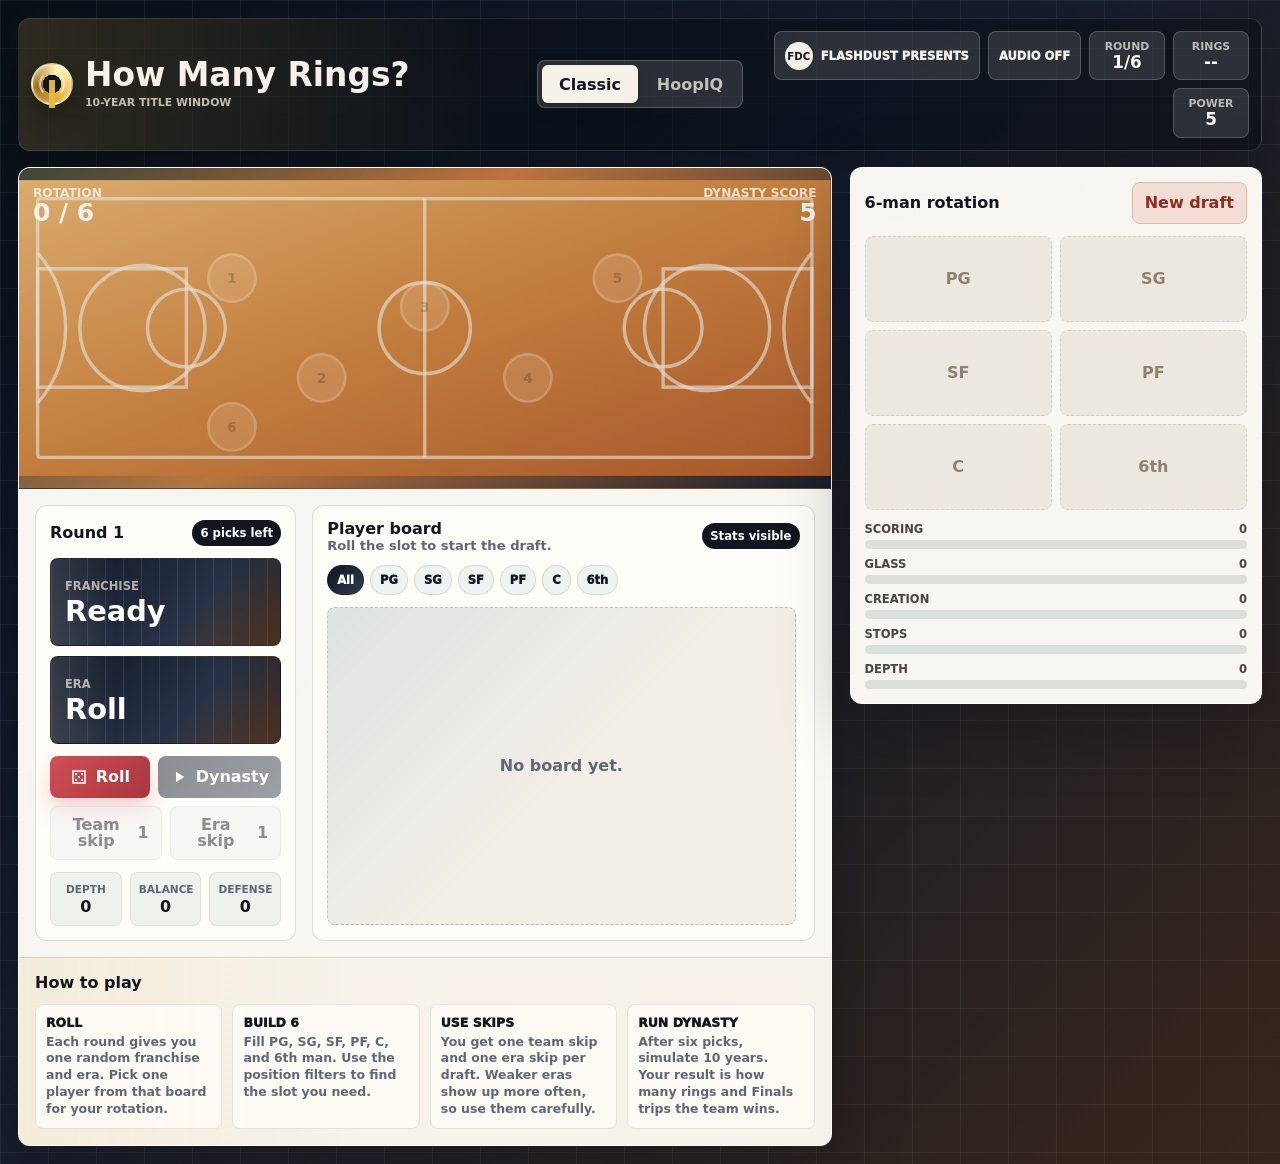
==== commit 6c74eb15: "Add files via upload" ====
--- a/how-many-rings-source-code/index.html
+++ b/how-many-rings-source-code/index.html
@@ -569,6 +569,30 @@
       margin-bottom: 12px;
     }
 
+    .position-filter {
+      display: flex;
+      flex-wrap: wrap;
+      gap: 6px;
+      margin: 0 0 12px;
+    }
+
+    .filter-chip {
+      min-height: 30px;
+      padding: 6px 9px;
+      border-radius: 999px;
+      color: var(--ink);
+      background: #eef2f1;
+      border: 1px solid rgba(16,21,31,0.12);
+      font-size: 0.72rem;
+      font-weight: 1000;
+    }
+
+    .filter-chip.active {
+      color: #fff;
+      background: linear-gradient(135deg, var(--ink), #303c51);
+      border-color: rgba(16,21,31,0.36);
+    }
+
     .hint {
       margin: 0;
       color: var(--muted);
@@ -580,6 +604,9 @@
       display: grid;
       grid-template-columns: repeat(auto-fit, minmax(220px, 1fr));
       gap: 10px;
+      max-height: 670px;
+      overflow-y: auto;
+      padding-right: 4px;
     }
 
     .player-card {
@@ -615,6 +642,19 @@
       outline: none;
     }
 
+    .player-card.unavailable {
+      opacity: 0.46;
+      filter: grayscale(0.28);
+      cursor: not-allowed;
+    }
+
+    .player-card.unavailable:hover,
+    .player-card.unavailable:focus-visible {
+      transform: none;
+      border-color: rgba(18,20,25,0.12);
+      box-shadow: none;
+    }
+
     .player-top {
       display: grid;
       grid-template-columns: 48px minmax(0, 1fr) auto;
@@ -712,6 +752,17 @@
       color: #0d6b66;
       font-size: 0.67rem;
       font-weight: 900;
+    }
+
+    .tag.unavailable {
+      color: #8e4a43;
+      background: rgba(200,77,85,0.16);
+      text-decoration: line-through;
+    }
+
+    .tag.available {
+      color: #0d6b66;
+      background: rgba(19,168,158,0.16);
     }
 
     .hidden-line {
@@ -1298,6 +1349,7 @@
               </div>
               <span class="badge" id="modeBadge">Stats visible</span>
             </div>
+            <div class="position-filter" id="positionFilter" aria-label="Filter player board by position"></div>
             <div id="choices" class="player-grid">
               <div class="empty-state">No board yet.</div>
             </div>
@@ -1313,7 +1365,7 @@
             </div>
             <div class="how-item">
               <strong>Build 6</strong>
-              <p>Fill PG, SG, SF, PF, C, and 6th man. Players can only move to positions they actually fit.</p>
+              <p>Fill PG, SG, SF, PF, C, and 6th man. Use the position filters to find the slot you need.</p>
             </div>
             <div class="how-item">
               <strong>Use skips</strong>
@@ -1415,6 +1467,8 @@
       Hawks: { full: "Hawks", color: "#b95349" },
       Nets: { full: "Nets", color: "#34383e" },
       Raptors: { full: "Raptors", color: "#8a4b9b" },
+      Hornets: { full: "Hornets", color: "#1b8c91" },
+      Wizards: { full: "Wizards", color: "#526cab" },
       Pelicans: { full: "Pelicans", color: "#496a86" },
       Kings: { full: "Kings", color: "#7250a0" },
       Timberwolves: { full: "Timberwolves", color: "#467579" },
@@ -1443,7 +1497,9 @@
       Nuggets: 4.6,
       Hawks: 4.4,
       Raptors: 4.2,
+      Wizards: 4.0,
       Nets: 3.8,
+      Hornets: 3.4,
       Kings: 3.6,
       Pacers: 3.5,
       Magic: 3.3,
@@ -1662,14 +1718,154 @@
       p("Andre Iguodala", "Sixers", "2000s", "2007-08", "W", 19.9, 5.4, 4.8, 2.1, 0.6, ["wing", "defense"]),
       p("Kyle Korver", "Sixers", "2000s", "2004-05", "W", 11.5, 4.6, 2.2, 1.3, 0.4, ["shooter", "wing"]),
       p("Samuel Dalembert", "Sixers", "2000s", "2007-08", "B", 10.5, 10.4, 0.5, 0.5, 2.3, ["rim", "glass"]),
-      p("Andre Miller", "Sixers", "2000s", "2007-08", "G", 17.0, 4.0, 6.9, 1.3, 0.1, ["guard", "creator"])
+      p("Andre Miller", "Sixers", "2000s", "2007-08", "G", 17.0, 4.0, 6.9, 1.3, 0.1, ["guard", "creator"]),
+
+      p("Clyde Drexler", "Blazers", "1990s", "1991-92", "G", 25.0, 6.6, 6.7, 1.8, 0.9, ["wing", "transition"]),
+      p("Terry Porter", "Blazers", "1990s", "1991-92", "G", 18.1, 3.1, 5.8, 1.5, 0.1, ["guard", "control"]),
+      p("Jerome Kersey", "Blazers", "1990s", "1991-92", "W", 12.6, 8.2, 3.2, 1.4, 0.8, ["wing", "glass"]),
+      p("Buck Williams", "Blazers", "1990s", "1991-92", "B", 11.3, 8.8, 1.4, 0.8, 0.5, ["big", "boards"]),
+      p("CJ McCollum", "Blazers", "2010s", "2016-17", "G", 23.0, 3.6, 3.6, 0.9, 0.5, ["shotmaker", "guard"]),
+      p("LaMarcus Aldridge", "Blazers", "2010s", "2014-15", "B", 23.4, 10.2, 1.7, 0.7, 1.0, ["post", "midrange"]),
+      p("Nicolas Batum", "Blazers", "2010s", "2013-14", "W", 13.0, 7.5, 5.1, 0.9, 0.7, ["wing", "connector"]),
+      p("Jusuf Nurkic", "Blazers", "2010s", "2018-19", "B", 15.6, 10.4, 3.2, 1.0, 1.4, ["center", "glass"]),
+
+      p("Khris Middleton", "Bucks", "2020s", "2020-21", "W", 20.4, 6.0, 5.4, 1.1, 0.1, ["wing", "shotmaker"]),
+      p("Jrue Holiday", "Bucks", "2020s", "2020-21", "G", 17.7, 4.5, 6.1, 1.6, 0.6, ["guard", "defense"]),
+      p("Brook Lopez", "Bucks", "2020s", "2020-21", "B", 12.3, 5.0, 0.7, 0.6, 1.5, ["stretch", "rim"]),
+
+      p("Dennis Rodman", "Bulls", "1990s", "1995-96", "B", 5.5, 14.9, 2.5, 0.6, 0.4, ["glass", "defense"]),
+      p("Toni Kukoc", "Bulls", "1990s", "1995-96", "W", 13.1, 4.0, 3.5, 0.8, 0.3, ["connector", "forward"]),
+      p("Ron Harper", "Bulls", "1990s", "1995-96", "G", 7.4, 2.7, 2.6, 1.3, 0.4, ["guard", "defense"]),
+
+      p("Kevin Love", "Cavaliers", "2010s", "2016-17", "B", 19.0, 11.1, 1.9, 0.9, 0.4, ["stretch", "glass"]),
+      p("J.R. Smith", "Cavaliers", "2010s", "2015-16", "G", 12.4, 2.8, 1.7, 1.1, 0.3, ["shooter", "guard"]),
+      p("Tristan Thompson", "Cavaliers", "2010s", "2015-16", "B", 7.8, 9.0, 0.8, 0.5, 0.6, ["glass", "screen"]),
+      p("Richard Jefferson", "Cavaliers", "2010s", "2015-16", "W", 5.5, 1.7, 0.8, 0.4, 0.2, ["wing", "veteran"]),
+
+      p("DeAndre Jordan", "Clippers", "2010s", "2014-15", "B", 11.5, 15.0, 0.7, 1.0, 2.2, ["lob", "rim"]),
+      p("Jamal Crawford", "Clippers", "2010s", "2013-14", "G", 18.6, 2.3, 3.2, 0.9, 0.2, ["bench", "shotmaker"]),
+      p("J.J. Redick", "Clippers", "2010s", "2015-16", "G", 16.3, 1.9, 1.4, 0.6, 0.1, ["shooter", "movement"]),
+
+      p("Al Horford", "Hawks", "2010s", "2014-15", "B", 15.2, 7.2, 3.2, 0.9, 1.3, ["big", "connector"]),
+      p("Paul Millsap", "Hawks", "2010s", "2014-15", "B", 16.7, 7.8, 3.1, 1.8, 0.9, ["forward", "defense"]),
+      p("Jeff Teague", "Hawks", "2010s", "2014-15", "G", 15.9, 2.5, 7.0, 1.7, 0.4, ["guard", "pace"]),
+      p("Kyle Korver", "Hawks", "2010s", "2014-15", "G", 12.1, 4.1, 2.6, 0.7, 0.6, ["shooter", "spacing"]),
+      p("Joe Johnson", "Hawks", "2000s", "2006-07", "G", 25.0, 4.2, 4.4, 1.1, 0.2, ["scorer", "wing"]),
+      p("Josh Smith", "Hawks", "2000s", "2007-08", "W", 17.2, 8.2, 3.4, 1.5, 2.8, ["athlete", "defense"]),
+      p("Mike Bibby", "Hawks", "2000s", "2008-09", "G", 14.9, 3.5, 5.0, 1.2, 0.1, ["guard", "control"]),
+      p("Zaza Pachulia", "Hawks", "2000s", "2005-06", "B", 11.7, 7.9, 1.7, 1.1, 0.5, ["center", "glass"]),
+
+      p("Chris Bosh", "Heat", "2010s", "2012-13", "B", 16.6, 6.8, 1.7, 0.9, 1.4, ["stretch", "big"]),
+      p("Ray Allen", "Heat", "2010s", "2012-13", "G", 10.9, 2.7, 1.7, 0.8, 0.2, ["shooter", "clutch"]),
+      p("Mario Chalmers", "Heat", "2010s", "2012-13", "G", 8.6, 2.2, 3.5, 1.5, 0.2, ["guard", "spacing"]),
+      p("Bam Adebayo", "Heat", "2020s", "2022-23", "B", 20.4, 9.2, 3.2, 1.2, 0.8, ["big", "defense"]),
+      p("Tyler Herro", "Heat", "2020s", "2021-22", "G", 20.7, 5.0, 4.0, 0.7, 0.1, ["shotmaker", "guard"]),
+      p("Caleb Martin", "Heat", "2020s", "2022-23", "W", 9.6, 4.8, 1.6, 1.0, 0.4, ["wing", "defense"]),
+
+      p("Gordon Hayward", "Jazz", "2010s", "2016-17", "W", 21.9, 5.4, 3.5, 1.0, 0.3, ["wing", "creator"]),
+      p("Rudy Gobert", "Jazz", "2010s", "2016-17", "B", 14.0, 12.8, 1.2, 0.6, 2.6, ["rim wall", "glass"]),
+      p("Derrick Favors", "Jazz", "2010s", "2015-16", "B", 16.4, 8.1, 1.5, 1.2, 1.5, ["big", "finish"]),
+      p("Joe Ingles", "Jazz", "2010s", "2017-18", "W", 11.5, 4.2, 4.8, 1.1, 0.2, ["connector", "shooter"]),
+
+      p("Dave DeBusschere", "Knicks", "1970s", "1972-73", "B", 16.3, 10.2, 3.4, 1.1, 0.8, ["forward", "defense"]),
+      p("Earl Monroe", "Knicks", "1970s", "1972-73", "G", 15.5, 3.3, 3.8, 1.1, 0.2, ["guard", "touch"]),
+      p("Bill Bradley", "Knicks", "1970s", "1972-73", "W", 16.1, 3.7, 4.5, 1.0, 0.2, ["wing", "connector"]),
+      p("John Starks", "Knicks", "1990s", "1993-94", "G", 19.0, 3.1, 5.9, 1.6, 0.1, ["guard", "shotmaker"]),
+      p("Charles Oakley", "Knicks", "1990s", "1993-94", "B", 11.8, 11.8, 2.7, 1.3, 0.2, ["glass", "defense"]),
+      p("Anthony Mason", "Knicks", "1990s", "1994-95", "W", 9.9, 8.4, 3.1, 0.9, 0.3, ["forward", "toughness"]),
+
+      p("Nick Anderson", "Magic", "1990s", "1994-95", "G", 15.8, 4.4, 4.1, 1.6, 0.3, ["guard", "defense"]),
+      p("Dennis Scott", "Magic", "1990s", "1995-96", "W", 17.5, 3.8, 3.0, 1.1, 0.3, ["shooter", "wing"]),
+      p("Horace Grant", "Magic", "1990s", "1994-95", "B", 12.8, 9.7, 2.3, 1.0, 1.2, ["big", "defense"]),
+      p("Hedo Turkoglu", "Magic", "2000s", "2007-08", "W", 19.5, 5.7, 5.0, 0.9, 0.3, ["point forward", "shotmaker"]),
+      p("Rashard Lewis", "Magic", "2000s", "2008-09", "W", 17.7, 5.7, 2.6, 1.0, 0.6, ["stretch", "wing"]),
+      p("Jameer Nelson", "Magic", "2000s", "2008-09", "G", 16.7, 3.5, 5.4, 1.2, 0.1, ["guard", "pace"]),
+
+      p("Steve Nash", "Mavericks", "2000s", "2001-02", "G", 17.9, 3.1, 7.7, 0.6, 0.0, ["point guard", "pace"]),
+      p("Michael Finley", "Mavericks", "2000s", "2000-01", "G", 21.5, 5.2, 4.4, 1.4, 0.4, ["wing", "scorer"]),
+      p("Jason Terry", "Mavericks", "2000s", "2008-09", "G", 19.6, 2.4, 3.4, 1.3, 0.3, ["guard", "bench"]),
+      p("Josh Howard", "Mavericks", "2000s", "2006-07", "W", 18.9, 6.8, 1.8, 1.2, 0.8, ["wing", "defense"]),
+      p("P.J. Washington", "Mavericks", "2020s", "2023-24", "W", 12.9, 5.6, 1.9, 1.0, 0.8, ["forward", "defense"]),
+      p("Daniel Gafford", "Mavericks", "2020s", "2023-24", "B", 11.2, 6.9, 1.6, 0.7, 1.9, ["rim", "finish"]),
+      p("Dereck Lively II", "Mavericks", "2020s", "2023-24", "B", 8.8, 6.9, 1.1, 0.7, 1.4, ["center", "lob"]),
+
+      p("Vince Carter", "Nets", "2000s", "2006-07", "W", 25.2, 6.0, 4.8, 1.0, 0.4, ["wing", "scorer"]),
+      p("Richard Jefferson", "Nets", "2000s", "2007-08", "W", 22.6, 4.2, 3.1, 0.9, 0.3, ["wing", "slasher"]),
+      p("Kenyon Martin", "Nets", "2000s", "2003-04", "B", 16.7, 9.5, 2.5, 1.5, 1.3, ["big", "defense"]),
+      p("Brook Lopez", "Nets", "2010s", "2016-17", "B", 20.5, 5.4, 2.3, 0.5, 1.7, ["center", "touch"]),
+      p("Deron Williams", "Nets", "2010s", "2012-13", "G", 18.9, 3.0, 7.7, 1.0, 0.4, ["guard", "creator"]),
+      p("Joe Johnson", "Nets", "2010s", "2013-14", "W", 15.8, 3.4, 2.7, 0.6, 0.1, ["shotmaker", "wing"]),
+      p("Andray Blatche", "Nets", "2010s", "2013-14", "B", 11.2, 5.3, 1.5, 1.0, 0.5, ["big", "bench"]),
+
+      p("Reggie Miller", "Pacers", "1990s", "1996-97", "G", 21.6, 3.5, 3.4, 0.9, 0.3, ["shooter", "clutch"]),
+      p("Rik Smits", "Pacers", "1990s", "1997-98", "B", 16.7, 6.9, 1.4, 0.5, 1.2, ["center", "touch"]),
+      p("Mark Jackson", "Pacers", "1990s", "1997-98", "G", 8.3, 3.9, 8.7, 1.2, 0.1, ["point guard", "control"]),
+      p("Dale Davis", "Pacers", "1990s", "1997-98", "B", 8.0, 7.8, 0.9, 0.7, 1.1, ["big", "defense"]),
+      p("Pascal Siakam", "Pacers", "2020s", "2023-24", "B", 21.3, 7.8, 3.7, 0.8, 0.3, ["forward", "creator"]),
+      p("Myles Turner", "Pacers", "2020s", "2023-24", "B", 17.1, 6.9, 1.3, 0.5, 1.9, ["rim", "stretch"]),
+      p("Bennedict Mathurin", "Pacers", "2020s", "2023-24", "G", 14.5, 4.0, 2.0, 0.6, 0.2, ["guard", "spark"]),
+
+      p("Zion Williamson", "Pelicans", "2020s", "2020-21", "B", 27.0, 7.2, 3.7, 0.9, 0.6, ["force", "rim"]),
+      p("Brandon Ingram", "Pelicans", "2020s", "2022-23", "W", 24.7, 5.5, 5.8, 0.7, 0.4, ["wing", "creator"]),
+      p("CJ McCollum", "Pelicans", "2020s", "2022-23", "G", 20.9, 4.4, 5.7, 0.9, 0.5, ["guard", "shotmaker"]),
+      p("Herbert Jones", "Pelicans", "2020s", "2021-22", "W", 9.5, 3.8, 2.1, 1.7, 0.8, ["defense", "wing"]),
+      p("Jrue Holiday", "Pelicans", "2010s", "2018-19", "G", 21.2, 5.0, 7.7, 1.6, 0.8, ["guard", "defense"]),
+      p("DeMarcus Cousins", "Pelicans", "2010s", "2017-18", "B", 25.2, 12.9, 5.4, 1.6, 1.6, ["center", "creator"]),
+      p("Julius Randle", "Pelicans", "2010s", "2018-19", "B", 21.4, 8.7, 3.1, 0.7, 0.6, ["forward", "force"]),
+
+      p("Ben Wallace", "Pistons", "2000s", "2003-04", "B", 9.5, 12.4, 1.7, 1.8, 3.0, ["rim wall", "glass"]),
+      p("Chauncey Billups", "Pistons", "2000s", "2005-06", "G", 18.5, 3.1, 8.6, 0.9, 0.1, ["point guard", "control"]),
+      p("Richard Hamilton", "Pistons", "2000s", "2005-06", "G", 20.1, 3.2, 3.4, 0.7, 0.2, ["movement", "scorer"]),
+      p("Rasheed Wallace", "Pistons", "2000s", "2005-06", "B", 15.1, 6.8, 2.3, 1.0, 1.6, ["stretch", "defense"]),
+      p("Tayshaun Prince", "Pistons", "2000s", "2005-06", "W", 14.1, 4.2, 2.3, 0.8, 0.5, ["wing", "defense"]),
+
+      p("Kyle Lowry", "Raptors", "2010s", "2018-19", "G", 14.2, 4.8, 8.7, 1.4, 0.5, ["guard", "control"]),
+      p("Pascal Siakam", "Raptors", "2010s", "2018-19", "B", 16.9, 6.9, 3.1, 0.9, 0.7, ["forward", "transition"]),
+      p("Marc Gasol", "Raptors", "2010s", "2018-19", "B", 9.1, 6.6, 3.9, 0.9, 0.9, ["center", "connector"]),
+      p("Fred VanVleet", "Raptors", "2010s", "2018-19", "G", 11.0, 2.6, 4.8, 0.9, 0.3, ["guard", "bench"]),
+      p("DeMar DeRozan", "Raptors", "2010s", "2016-17", "G", 27.3, 5.2, 3.9, 1.1, 0.2, ["midrange", "scorer"]),
+
+      p("Tony Parker", "Spurs", "2000s", "2008-09", "G", 22.0, 3.1, 6.9, 0.9, 0.1, ["guard", "paint"]),
+      p("Manu Ginobili", "Spurs", "2000s", "2007-08", "G", 19.5, 4.8, 4.5, 1.5, 0.4, ["sixth man", "creator"]),
+      p("Bruce Bowen", "Spurs", "2000s", "2004-05", "W", 8.2, 3.5, 1.5, 0.7, 0.5, ["wing", "defense"]),
+      p("Robert Horry", "Spurs", "2000s", "2004-05", "W", 6.0, 3.6, 1.1, 0.9, 0.8, ["clutch", "connector"]),
+
+      p("Keegan Murray", "Kings", "2020s", "2022-23", "W", 12.2, 4.6, 1.2, 0.8, 0.5, ["wing", "shooter"]),
+      p("Kevin Huerter", "Kings", "2020s", "2022-23", "G", 15.2, 3.3, 2.9, 1.1, 0.3, ["guard", "spacing"]),
+      p("Harrison Barnes", "Kings", "2020s", "2022-23", "W", 15.0, 4.5, 1.6, 0.7, 0.1, ["forward", "veteran"]),
+
+      p("Karl-Anthony Towns", "Timberwolves", "2020s", "2021-22", "B", 24.6, 9.8, 3.6, 1.0, 1.1, ["stretch", "big"]),
+      p("Rudy Gobert", "Timberwolves", "2020s", "2023-24", "B", 14.0, 12.9, 1.3, 0.7, 2.1, ["rim wall", "glass"]),
+      p("Jaden McDaniels", "Timberwolves", "2020s", "2023-24", "W", 10.5, 3.1, 1.4, 0.9, 0.6, ["wing", "defense"]),
+      p("Mike Conley", "Timberwolves", "2020s", "2023-24", "G", 11.4, 2.9, 5.9, 1.2, 0.2, ["guard", "control"]),
+
+      p("Kemba Walker", "Hornets", "2010s", "2018-19", "G", 25.6, 4.4, 5.9, 1.2, 0.4, ["guard", "shotmaker"]),
+      p("Al Jefferson", "Hornets", "2010s", "2013-14", "B", 21.8, 10.8, 2.1, 0.9, 1.1, ["post", "glass"]),
+      p("Nicolas Batum", "Hornets", "2010s", "2015-16", "W", 14.9, 6.1, 5.8, 0.9, 0.6, ["wing", "connector"]),
+      p("Gerald Wallace", "Hornets", "2000s", "2009-10", "W", 18.2, 10.0, 2.1, 1.5, 1.1, ["wing", "defense"]),
+      p("LaMelo Ball", "Hornets", "2020s", "2021-22", "G", 20.1, 6.7, 7.6, 1.6, 0.4, ["creator", "pace"]),
+      p("Miles Bridges", "Hornets", "2020s", "2021-22", "W", 20.2, 7.0, 3.8, 0.9, 0.8, ["forward", "finish"]),
+      p("Terry Rozier", "Hornets", "2020s", "2021-22", "G", 19.3, 4.3, 4.5, 1.3, 0.3, ["guard", "shotmaker"]),
+      p("P.J. Washington", "Hornets", "2020s", "2022-23", "B", 15.7, 4.9, 2.4, 0.9, 1.1, ["forward", "stretch"]),
+
+      p("Wes Unseld", "Wizards", "1970s", "1974-75", "B", 9.2, 14.8, 4.1, 1.1, 0.9, ["center", "glass"]),
+      p("Elvin Hayes", "Wizards", "1970s", "1974-75", "B", 23.0, 12.2, 2.5, 1.9, 2.3, ["post", "rim"]),
+      p("Phil Chenier", "Wizards", "1970s", "1974-75", "G", 21.8, 3.8, 2.9, 1.9, 0.5, ["guard", "scorer"]),
+      p("Kevin Porter", "Wizards", "1970s", "1978-79", "G", 15.4, 2.5, 13.4, 1.9, 0.1, ["point guard", "creator"]),
+      p("Gilbert Arenas", "Wizards", "2000s", "2005-06", "G", 29.3, 3.5, 6.1, 2.0, 0.3, ["guard", "range"]),
+      p("Antawn Jamison", "Wizards", "2000s", "2007-08", "B", 21.4, 10.2, 1.5, 1.3, 0.4, ["forward", "scorer"]),
+      p("Caron Butler", "Wizards", "2000s", "2007-08", "W", 20.3, 6.7, 4.9, 2.2, 0.3, ["wing", "two-way"]),
+      p("Brendan Haywood", "Wizards", "2000s", "2007-08", "B", 10.6, 7.2, 0.9, 0.4, 1.7, ["center", "rim"]),
+      p("Bradley Beal", "Wizards", "2020s", "2020-21", "G", 31.3, 4.7, 4.4, 1.2, 0.4, ["guard", "scorer"]),
+      p("John Wall", "Wizards", "2010s", "2016-17", "G", 23.1, 4.2, 10.7, 2.0, 0.6, ["point guard", "speed"]),
+      p("Otto Porter Jr.", "Wizards", "2010s", "2017-18", "W", 14.7, 6.4, 2.0, 1.5, 0.5, ["wing", "spacing"]),
+      p("Marcin Gortat", "Wizards", "2010s", "2016-17", "B", 10.8, 10.4, 1.5, 0.5, 0.7, ["center", "screen"])
     );
 
     const ROSTER_SIZE = 6;
     const POSITIONS = ["PG", "SG", "SF", "PF", "C", "6th"];
     const STARTER_POSITIONS = POSITIONS.slice(0, 5);
     const SLOT_WEIGHTS = [1, 0.97, 0.94, 0.9, 0.86, 0.62];
-    const CHOICE_COUNT = 6;
     const MIN_ROLL_CHOICES = 4;
     const POSITION_OVERRIDES = {
       "LeBron James": ["PG", "SG", "SF", "PF", "C"],
@@ -1799,6 +1995,7 @@
       choiceTitle: document.getElementById("choiceTitle"),
       choiceHint: document.getElementById("choiceHint"),
       modeBadge: document.getElementById("modeBadge"),
+      positionFilter: document.getElementById("positionFilter"),
       choices: document.getElementById("choices"),
       rosterGrid: document.getElementById("rosterGrid"),
       ptsLabel: document.getElementById("ptsLabel"),
@@ -1834,6 +2031,7 @@
       teamSkips: 1,
       eraSkips: 1,
       mode: "classic",
+      positionFilter: "ALL",
       audioOn: false,
       sfxOn: true,
       runCount: 0,
@@ -1933,6 +2131,26 @@
       return state.roster.findIndex((item, index) => !item && index >= 5);
     }
 
+    function openSlotForPosition(label) {
+      const index = POSITIONS.indexOf(label);
+      return index !== -1 && !state.roster[index] ? index : -1;
+    }
+
+    function canDraftToPosition(player, label) {
+      const index = openSlotForPosition(label);
+      return index !== -1 && canOccupy(player, index);
+    }
+
+    function playerAvailablePositions(player) {
+      return POSITIONS.filter(label => canDraftToPosition(player, label));
+    }
+
+    function canDraftPlayer(player, filter = state.positionFilter) {
+      if (!player) return false;
+      if (filter && filter !== "ALL") return canDraftToPosition(player, filter);
+      return firstOpenLegalSlot(player) !== -1;
+    }
+
     function moveOptions(player, fromIndex) {
       return POSITIONS
         .map((label, index) => ({ label, index }))
@@ -2059,11 +2277,7 @@
         !picked.has(player.id) &&
         !pickedNames.has(player.name)
       )));
-      const stars = shuffle(exact.filter(player => playerRating(player) >= 90)).slice(0, 2);
-      const regulars = shuffle(exact.filter(player => playerRating(player) < 90))
-        .sort((a, b) => ((playerRating(b) + Math.random() * 14) - (playerRating(a) + Math.random() * 14)));
-      const selected = uniqueByName([...stars, ...regulars]).slice(0, CHOICE_COUNT);
-      return shuffle(selected).slice(0, CHOICE_COUNT);
+      return exact.sort((a, b) => playerRating(b) - playerRating(a));
     }
 
     function playableCombos(list, minimum = MIN_ROLL_CHOICES) {
@@ -2123,17 +2337,27 @@
       rollSlot(weightedSample(options, comboRollWeight));
     }
 
-    function draftPlayer(id) {
+    function draftPlayer(id, desiredPosition = state.positionFilter) {
       if (rosterCount() >= ROSTER_SIZE) return;
       const player = PLAYERS.find(item => item.id === id);
       if (!player || state.roster.some(item => item && (item.id === id || item.name === player.name))) return;
-      const slot = firstOpenLegalSlot(player);
+      let slot = -1;
+      if (desiredPosition && desiredPosition !== "ALL") {
+        slot = canDraftToPosition(player, desiredPosition) ? POSITIONS.indexOf(desiredPosition) : -1;
+        if (slot === -1) {
+          showToast(`${player.name} cannot fill ${desiredPosition} right now.`);
+          return;
+        }
+      } else {
+        slot = firstOpenLegalSlot(player);
+      }
       if (slot === -1) {
         showToast(`No legal open spot for ${player.name}. Move someone first.`);
         return;
       }
       state.roster[slot] = player;
       state.currentRoll = null;
+      state.positionFilter = "ALL";
       state.sim = null;
       if (rosterCount() === ROSTER_SIZE) {
         showToast("Rotation full. Run the 10-year dynasty.");
@@ -2145,6 +2369,7 @@
     function resetDraft() {
       state.roster = Array(ROSTER_SIZE).fill(null);
       state.currentRoll = null;
+      state.positionFilter = "ALL";
       state.teamSkips = 1;
       state.eraSkips = 1;
       state.runCount = 0;
@@ -2528,7 +2753,7 @@
       els.remainingBadge.textContent = `${ROSTER_SIZE - filled} picks left`;
       els.teamReel.textContent = state.currentRoll ? TEAMS[state.currentRoll.team].full : (filled >= ROSTER_SIZE ? "Locked" : "Ready");
       els.eraReel.textContent = state.currentRoll ? state.currentRoll.decade : (filled >= ROSTER_SIZE ? "Dynasty" : "Roll");
-      els.rollBtn.disabled = filled >= ROSTER_SIZE;
+      els.rollBtn.disabled = filled >= ROSTER_SIZE || Boolean(state.currentRoll);
       els.simulateBtn.disabled = filled < ROSTER_SIZE;
       els.teamSkipBtn.disabled = !state.currentRoll || state.teamSkips <= 0 || filled >= ROSTER_SIZE;
       els.eraSkipBtn.disabled = !state.currentRoll || state.eraSkips <= 0 || filled >= ROSTER_SIZE;
@@ -2544,6 +2769,7 @@
       updateMeters(profile);
       renderAudio();
       renderChoices();
+      renderPositionFilter();
       renderRoster();
       renderCourt();
       renderSeason();
@@ -2574,20 +2800,43 @@
       }
 
       const team = TEAMS[state.currentRoll.team];
-      const candidates = boardCandidates(state.currentRoll);
+      const allCandidates = boardCandidates(state.currentRoll);
+      const candidates = state.positionFilter === "ALL"
+        ? allCandidates
+        : allCandidates.filter(player => canOccupy(player, POSITIONS.indexOf(state.positionFilter)));
       els.choiceTitle.textContent = `${team.full} ${state.currentRoll.decade}`;
-      els.choiceHint.textContent = `${candidates.length} available ${candidates.length === 1 ? "player" : "players"}`;
-      els.choices.innerHTML = candidates.map(playerCard).join("");
+      const filterText = state.positionFilter === "ALL" ? "all positions" : state.positionFilter;
+      els.choiceHint.textContent = `${candidates.length} shown of ${allCandidates.length} players - ${filterText}`;
+      els.choices.innerHTML = candidates.length
+        ? candidates.map(playerCard).join("")
+        : `<div class="empty-state">No ${state.positionFilter} fits on this board. Try another position filter or use a skip.</div>`;
       els.choices.querySelectorAll(".player-card").forEach(card => {
-        card.addEventListener("click", () => draftPlayer(card.dataset.playerId));
+        card.addEventListener("click", () => draftPlayer(card.dataset.playerId, state.positionFilter));
+      });
+    }
+
+    function renderPositionFilter() {
+      const options = ["ALL", ...POSITIONS];
+      els.positionFilter.innerHTML = options.map(label => `
+        <button class="filter-chip ${state.positionFilter === label ? "active" : ""}" type="button" data-position="${label}">
+          ${label === "ALL" ? "All" : label}
+        </button>
+      `).join("");
+      els.positionFilter.querySelectorAll(".filter-chip").forEach(button => {
+        button.addEventListener("click", () => {
+          state.positionFilter = button.dataset.position;
+          playSfx("click");
+          render();
+        });
       });
     }
 
     function playerCard(player) {
       const team = TEAMS[player.team];
       const hidden = state.mode === "hoop";
+      const available = canDraftPlayer(player);
       return `
-        <button class="player-card" data-player-id="${player.id}" type="button" style="--accent:${team.color}">
+        <button class="player-card ${available ? "" : "unavailable"}" data-player-id="${player.id}" type="button" style="--accent:${team.color}" ${available ? "" : "disabled"}>
           <span class="sr-only">Draft ${player.name}</span>
           <span class="player-top">
             <span class="avatar" aria-hidden="true">${initials(player.name)}</span>
@@ -2609,11 +2858,18 @@
             </span>
           `}
           <span class="tag-row">
-            <span class="tag">${legalPositions(player).join("/")}</span>
+            ${POSITIONS.map(pos => positionChip(player, pos)).join("")}
             ${player.tags.map(tag => `<span class="tag">${tag}</span>`).join("")}
           </span>
         </button>
       `;
+    }
+
+    function positionChip(player, pos) {
+      const legal = canOccupy(player, POSITIONS.indexOf(pos));
+      if (!legal) return "";
+      const open = canDraftToPosition(player, pos);
+      return `<span class="tag ${open ? "available" : "unavailable"}">${pos}</span>`;
     }
 
     function statCell(label, value) {
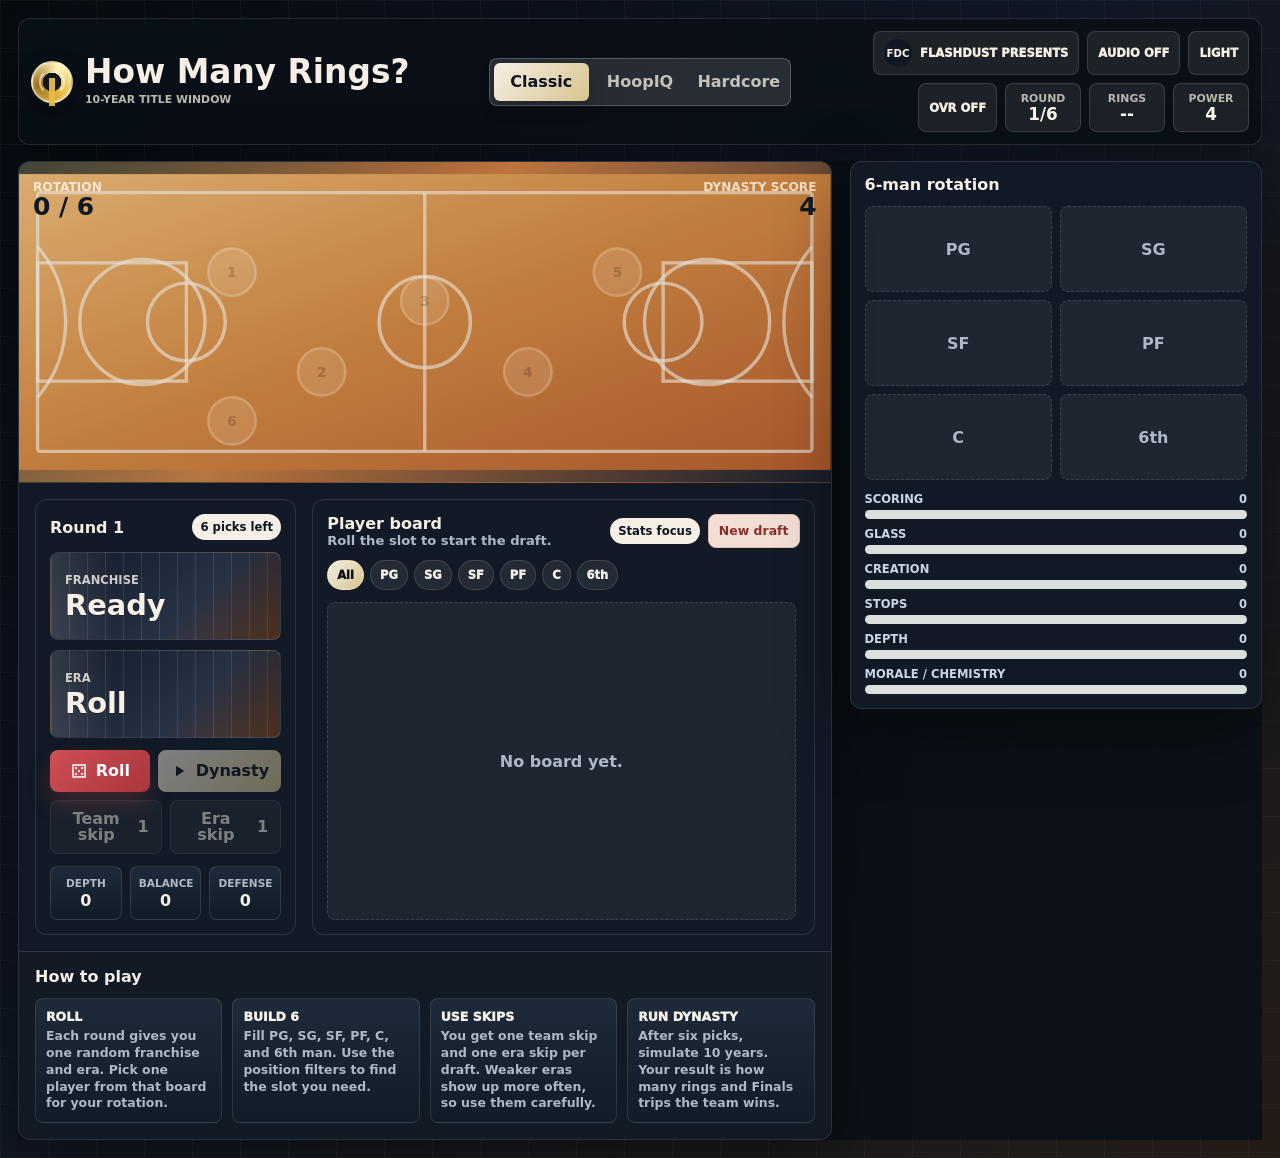
==== commit 2fe4116c: "Add files via upload" ====
--- a/how-many-rings-source-code/index.html
+++ b/how-many-rings-source-code/index.html
@@ -44,6 +44,171 @@
       color: var(--ink);
     }
 
+    body:not(.light-theme) {
+      --ink: #f5efe5;
+      --ink-2: #d9e0ea;
+      --paper: #101823;
+      --paper-2: #151f2d;
+      --line: rgba(245,239,229,0.14);
+      --muted: #aeb8c7;
+      --shadow: 0 20px 70px rgba(0,0,0,0.44);
+      color: var(--ink);
+      background:
+        linear-gradient(90deg, rgba(245,239,229,0.04) 1px, transparent 1px) 0 0 / 48px 48px,
+        linear-gradient(rgba(245,239,229,0.035) 1px, transparent 1px) 0 0 / 48px 48px,
+        linear-gradient(135deg, #070b11 0%, #101826 45%, #241b15 100%);
+    }
+
+    body:not(.light-theme) .topbar,
+    body:not(.light-theme) .game {
+      color: #f5efe5;
+      background: rgba(10, 16, 24, 0.9);
+      border-color: rgba(245,239,229,0.12);
+    }
+
+    body:not(.light-theme) .stage,
+    body:not(.light-theme) .slot-panel,
+    body:not(.light-theme) .choices-panel,
+    body:not(.light-theme) .season-card,
+    body:not(.light-theme) .roster-panel,
+    body:not(.light-theme) .how-play {
+      color: var(--ink);
+      background: rgba(18, 27, 39, 0.96);
+      border-color: rgba(245,239,229,0.12);
+    }
+
+    body:not(.light-theme) .player-card,
+    body:not(.light-theme) .slot-card,
+    body:not(.light-theme) .mini-ledger div,
+    body:not(.light-theme) .how-item,
+    body:not(.light-theme) .leader-card {
+      color: var(--ink);
+      background:
+        linear-gradient(180deg, rgba(30,42,58,0.96), rgba(18,27,39,0.96)),
+        #151f2d;
+      border-color: rgba(245,239,229,0.12);
+    }
+
+    body:not(.light-theme) .ghost-btn,
+    body:not(.light-theme) .filter-chip,
+    body:not(.light-theme) .pos-chip,
+    body:not(.light-theme) .move-chip,
+    body:not(.light-theme) .audio-btn,
+    body:not(.light-theme) .theme-btn,
+    body:not(.light-theme) .creator-chip,
+    body:not(.light-theme) .top-pill {
+      color: var(--ink);
+      background: rgba(245,239,229,0.08);
+      border-color: rgba(245,239,229,0.14);
+    }
+
+    body:not(.light-theme) .filter-chip.active,
+    body:not(.light-theme) .secondary-btn,
+    body:not(.light-theme) .mode-toggle button.active {
+      color: #0d141f;
+      background: linear-gradient(135deg, #f5efe5, #d8c48f);
+    }
+
+    body:not(.light-theme) .rating-chip,
+    body:not(.light-theme) .badge {
+      color: #0d141f;
+      background: #f5efe5;
+    }
+
+    body:not(.light-theme) .bar,
+    body:not(.light-theme) .reel {
+      border-color: rgba(245,239,229,0.12);
+    }
+
+    body:not(.light-theme) .reel span {
+      color: rgba(245,239,229,0.82);
+    }
+
+    body:not(.light-theme) .reel strong {
+      color: #f8f1e6;
+      text-shadow: 0 1px 0 rgba(0,0,0,0.28);
+    }
+
+    body:not(.light-theme) .stat,
+    body:not(.light-theme) .empty-state,
+    body:not(.light-theme) .hidden-line,
+    body:not(.light-theme) .slot-card.empty {
+      color: var(--muted);
+      background: rgba(245,239,229,0.06);
+      border-color: rgba(245,239,229,0.14);
+    }
+
+    body:not(.light-theme) .leader {
+      color: #f8f1e6;
+      background: rgba(245,239,229,0.08);
+      border-color: rgba(245,239,229,0.16);
+    }
+
+    body:not(.light-theme) .leader span,
+    body:not(.light-theme) .result-note,
+    body:not(.light-theme) .meter-label {
+      color: #cbd5e4;
+    }
+
+    body:not(.light-theme) .leader strong {
+      color: #fffaf0;
+    }
+
+    body:not(.light-theme) .tag {
+      color: #8ee2d9;
+      background: rgba(19,168,158,0.16);
+    }
+
+    body:not(.light-theme) .tag.unavailable {
+      color: #f0a09a;
+      background: rgba(200,77,85,0.2);
+    }
+
+    body:not(.light-theme) .pos-chip.current {
+      color: #04170e;
+      background: linear-gradient(135deg, #aaf7c7, #36d17a);
+      border-color: rgba(95,232,145,0.78);
+    }
+
+    body.light-theme {
+      --ink: #131820;
+      --ink-2: #273142;
+      --paper: #fff9ed;
+      --paper-2: #ffffff;
+      --line: rgba(19,24,32,0.13);
+      --muted: #5c6470;
+      --shadow: 0 16px 48px rgba(55,44,28,0.14);
+      background:
+        linear-gradient(90deg, rgba(19,24,32,0.045) 1px, transparent 1px) 0 0 / 48px 48px,
+        linear-gradient(rgba(19,24,32,0.04) 1px, transparent 1px) 0 0 / 48px 48px,
+        linear-gradient(135deg, #fbf6eb 0%, #f1e5d1 48%, #e8f0ee 100%);
+    }
+
+    body.light-theme .topbar {
+      color: var(--ink);
+      background:
+        linear-gradient(90deg, rgba(232,187,71,0.18), transparent 38%),
+        rgba(255,255,255,0.74);
+      border-color: rgba(19,24,32,0.1);
+    }
+
+    body.light-theme .brand small,
+    body.light-theme .top-pill span {
+      color: rgba(19,24,32,0.68);
+    }
+
+    body.light-theme .top-pill,
+    body.light-theme .creator-chip,
+    body.light-theme .audio-btn {
+      color: var(--ink);
+      background: rgba(255,255,255,0.72);
+      border-color: rgba(19,24,32,0.12);
+    }
+
+    body.light-theme .top-pill strong {
+      color: var(--ink);
+    }
+
     button,
     input {
       font: inherit;
@@ -140,7 +305,7 @@
 
     .mode-toggle {
       display: grid;
-      grid-template-columns: repeat(2, minmax(96px, 1fr));
+      grid-template-columns: repeat(3, minmax(86px, 1fr));
       gap: 4px;
       padding: 4px;
       background: rgba(255,255,255,0.12);
@@ -178,6 +343,24 @@
       color: var(--ink);
       background: linear-gradient(135deg, #fff4b8, var(--gold));
       border-color: rgba(232,187,71,0.72);
+    }
+
+    .theme-btn {
+      min-height: 42px;
+      padding: 7px 10px;
+      color: var(--paper);
+      background: rgba(255,255,255,0.12);
+      border: 1px solid rgba(255,255,255,0.2);
+      border-radius: var(--radius);
+      font-size: 0.72rem;
+      font-weight: 1000;
+      text-transform: uppercase;
+    }
+
+    body.light-theme .theme-btn {
+      color: var(--ink);
+      background: rgba(255,255,255,0.72);
+      border-color: rgba(19,24,32,0.12);
     }
 
     .top-stats {
@@ -567,6 +750,21 @@
       align-items: center;
       gap: 12px;
       margin-bottom: 12px;
+    }
+
+    .board-actions {
+      display: flex;
+      align-items: center;
+      justify-content: flex-end;
+      gap: 8px;
+      flex-wrap: wrap;
+    }
+
+    .danger-btn.compact {
+      min-height: 34px;
+      padding: 8px 10px;
+      font-size: 0.78rem;
+      white-space: nowrap;
     }
 
     .position-filter {
@@ -882,6 +1080,13 @@
       background: #ebe5d9;
     }
 
+    .pos-chip.current {
+      color: #061b12;
+      background: linear-gradient(135deg, #9bf0bc, #39c477);
+      border-color: rgba(57,196,119,0.72);
+      box-shadow: 0 0 0 1px rgba(57,196,119,0.18);
+    }
+
     .move-chip {
       color: #176b65;
       background: rgba(19,168,158,0.12);
@@ -955,10 +1160,10 @@
     .record {
       min-width: 96px;
       padding: 10px;
-      color: #fff;
+      color: #10151f;
       background:
-        linear-gradient(135deg, rgba(232,187,71,0.34), transparent 48%),
-        var(--ink);
+        linear-gradient(135deg, #fff4b8, #e8bb47);
+      border: 1px solid rgba(18,20,25,0.14);
       border-radius: var(--radius);
       text-align: center;
     }
@@ -967,10 +1172,11 @@
       display: block;
       font-size: 1.7rem;
       line-height: 1;
+      color: #10151f;
     }
 
     .record span {
-      color: rgba(255,255,255,0.68);
+      color: rgba(16,21,31,0.72);
       font-size: 0.68rem;
       font-weight: 900;
       text-transform: uppercase;
@@ -1122,7 +1328,7 @@
       }
 
       .mode-toggle {
-        max-width: 360px;
+        max-width: 520px;
       }
 
       .top-stats {
@@ -1136,11 +1342,21 @@
 
     @media (max-width: 720px) {
       .app {
-        padding: 10px;
+        padding: 8px;
       }
 
       .topbar {
         gap: 10px;
+      }
+
+      .draft-area {
+        padding: 10px;
+      }
+
+      .choices-panel,
+      .slot-panel,
+      .roster-panel {
+        padding: 10px;
       }
 
       .brand {
@@ -1166,6 +1382,35 @@
       .leaders,
       .how-grid {
         grid-template-columns: 1fr;
+      }
+
+      .player-grid {
+        max-height: none;
+        overflow: visible;
+        padding-right: 0;
+      }
+
+      .choices-head {
+        align-items: flex-start;
+        flex-direction: column;
+      }
+
+      .board-actions {
+        justify-content: flex-start;
+        width: 100%;
+      }
+
+      .top-stats {
+        display: grid;
+        grid-template-columns: repeat(2, minmax(0, 1fr));
+      }
+
+      .top-pill,
+      .creator-chip,
+      .audio-btn,
+      .theme-btn {
+        min-width: 0;
+        width: 100%;
       }
 
       .action-row,
@@ -1214,6 +1459,7 @@
       <div class="mode-toggle" aria-label="Mode">
         <button id="classicMode" class="active" type="button">Classic</button>
         <button id="hoopMode" type="button">HoopIQ</button>
+        <button id="hardMode" type="button">Hardcore</button>
       </div>
 
       <div class="top-stats" aria-label="Draft status">
@@ -1222,6 +1468,8 @@
           <span>FlashDust Presents</span>
         </div>
         <button class="audio-btn" id="audioBtn" type="button" aria-pressed="false">Audio off</button>
+        <button class="theme-btn" id="themeBtn" type="button" aria-pressed="false">Light</button>
+        <button class="theme-btn" id="ratingBtn" type="button" aria-pressed="false">OVR off</button>
         <div class="top-pill">
           <span>Round</span>
           <strong id="roundTop">1/6</strong>
@@ -1347,7 +1595,10 @@
                 <h2 id="choiceTitle">Player board</h2>
                 <p class="hint" id="choiceHint">Roll the slot to start the draft.</p>
               </div>
-              <span class="badge" id="modeBadge">Stats visible</span>
+              <div class="board-actions">
+                <span class="badge" id="modeBadge">Stats visible</span>
+                <button class="danger-btn compact" id="resetBtn" type="button">New draft</button>
+              </div>
             </div>
             <div class="position-filter" id="positionFilter" aria-label="Filter player board by position"></div>
             <div id="choices" class="player-grid">
@@ -1382,7 +1633,6 @@
       <aside class="roster-panel" aria-label="Roster">
         <div class="roster-head">
           <h2>6-man rotation</h2>
-          <button class="danger-btn" id="resetBtn" type="button">New draft</button>
         </div>
         <div class="roster-grid" id="rosterGrid"></div>
 
@@ -1406,6 +1656,10 @@
           <div class="meter">
             <div class="meter-label"><span>Depth</span><strong id="depthLabel">0</strong></div>
             <div class="bar"><i id="depthBar" style="--bar-color: var(--violet)"></i></div>
+          </div>
+          <div class="meter">
+            <div class="meter-label"><span>Morale / Chemistry</span><strong id="chemLabel">0</strong></div>
+            <div class="bar"><i id="chemBar" style="--bar-color: var(--teal)"></i></div>
           </div>
         </div>
 
@@ -1824,6 +2078,18 @@
       p("Marc Gasol", "Raptors", "2010s", "2018-19", "B", 9.1, 6.6, 3.9, 0.9, 0.9, ["center", "connector"]),
       p("Fred VanVleet", "Raptors", "2010s", "2018-19", "G", 11.0, 2.6, 4.8, 0.9, 0.3, ["guard", "bench"]),
       p("DeMar DeRozan", "Raptors", "2010s", "2016-17", "G", 27.3, 5.2, 3.9, 1.1, 0.2, ["midrange", "scorer"]),
+      p("Vince Carter", "Raptors", "2000s", "2000-01", "W", 27.6, 5.5, 3.9, 1.5, 1.1, ["wing", "scorer"]),
+      p("Chris Bosh", "Raptors", "2000s", "2006-07", "B", 22.6, 10.7, 2.5, 0.6, 1.3, ["big", "touch"]),
+      p("Jose Calderon", "Raptors", "2000s", "2007-08", "G", 11.2, 2.9, 8.3, 1.1, 0.1, ["point guard", "control"]),
+      p("Morris Peterson", "Raptors", "2000s", "2005-06", "W", 16.8, 4.6, 2.3, 1.3, 0.2, ["wing", "shooter"]),
+      p("Damon Stoudamire", "Raptors", "1990s", "1996-97", "G", 20.2, 4.1, 8.8, 1.5, 0.2, ["guard", "creator"]),
+      p("Doug Christie", "Raptors", "1990s", "1997-98", "G", 16.5, 5.2, 3.6, 2.4, 0.7, ["guard", "defense"]),
+      p("Marcus Camby", "Raptors", "1990s", "1997-98", "B", 12.1, 7.4, 1.8, 1.1, 3.7, ["rim", "center"]),
+      p("Antonio Davis", "Raptors", "1990s", "1999-00", "B", 11.5, 8.8, 1.3, 0.5, 1.3, ["big", "glass"]),
+      p("Scottie Barnes", "Raptors", "2020s", "2023-24", "W", 19.9, 8.2, 6.1, 1.3, 1.5, ["forward", "connector"]),
+      p("OG Anunoby", "Raptors", "2020s", "2022-23", "W", 16.8, 5.0, 2.0, 1.9, 0.7, ["wing", "defense"]),
+      p("Jakob Poeltl", "Raptors", "2020s", "2023-24", "B", 11.1, 8.6, 2.5, 0.7, 1.5, ["center", "screen"]),
+      p("Gary Trent Jr.", "Raptors", "2020s", "2021-22", "G", 18.3, 2.7, 2.0, 1.7, 0.3, ["guard", "shooter"]),
 
       p("Tony Parker", "Spurs", "2000s", "2008-09", "G", 22.0, 3.1, 6.9, 0.9, 0.1, ["guard", "paint"]),
       p("Manu Ginobili", "Spurs", "2000s", "2007-08", "G", 19.5, 4.8, 4.5, 1.5, 0.4, ["sixth man", "creator"]),
@@ -1838,6 +2104,13 @@
       p("Rudy Gobert", "Timberwolves", "2020s", "2023-24", "B", 14.0, 12.9, 1.3, 0.7, 2.1, ["rim wall", "glass"]),
       p("Jaden McDaniels", "Timberwolves", "2020s", "2023-24", "W", 10.5, 3.1, 1.4, 0.9, 0.6, ["wing", "defense"]),
       p("Mike Conley", "Timberwolves", "2020s", "2023-24", "G", 11.4, 2.9, 5.9, 1.2, 0.2, ["guard", "control"]),
+      p("Naz Reid", "Timberwolves", "2020s", "2023-24", "B", 13.5, 5.2, 1.3, 0.8, 0.9, ["stretch", "bench"]),
+      p("Nickeil Alexander-Walker", "Timberwolves", "2020s", "2023-24", "G", 8.0, 2.0, 2.5, 0.8, 0.5, ["guard", "defense"]),
+      p("Kyle Anderson", "Timberwolves", "2020s", "2022-23", "W", 9.4, 5.3, 4.9, 1.1, 0.9, ["connector", "forward"]),
+      p("D'Angelo Russell", "Timberwolves", "2020s", "2021-22", "G", 18.1, 3.3, 7.1, 1.0, 0.3, ["guard", "creator"]),
+      p("Malik Beasley", "Timberwolves", "2020s", "2021-22", "G", 12.1, 2.9, 1.5, 0.5, 0.2, ["shooter", "bench"]),
+      p("Patrick Beverley", "Timberwolves", "2020s", "2021-22", "G", 9.2, 4.1, 4.6, 1.2, 0.9, ["guard", "defense"]),
+      p("Jarred Vanderbilt", "Timberwolves", "2020s", "2021-22", "B", 6.9, 8.4, 1.3, 1.3, 0.6, ["glass", "defense"]),
 
       p("Kemba Walker", "Hornets", "2010s", "2018-19", "G", 25.6, 4.4, 5.9, 1.2, 0.4, ["guard", "shotmaker"]),
       p("Al Jefferson", "Hornets", "2010s", "2013-14", "B", 21.8, 10.8, 2.1, 0.9, 1.1, ["post", "glass"]),
@@ -1861,6 +2134,95 @@
       p("Otto Porter Jr.", "Wizards", "2010s", "2017-18", "W", 14.7, 6.4, 2.0, 1.5, 0.5, ["wing", "spacing"]),
       p("Marcin Gortat", "Wizards", "2010s", "2016-17", "B", 10.8, 10.4, 1.5, 0.5, 0.7, ["center", "screen"])
     );
+
+    const DEPTH_TEMPLATES = [
+      ["Lead Guard", "G", 13.8, 3.1, 6.4, 1.1, 0.2, ["guard", "creator"]],
+      ["Combo Guard", "G", 12.4, 3.2, 3.8, 1.0, 0.3, ["guard", "shotmaker"]],
+      ["Three And D Wing", "W", 11.7, 4.4, 2.0, 1.1, 0.5, ["wing", "defense"]],
+      ["Scoring Wing", "W", 15.2, 4.6, 2.4, 0.9, 0.4, ["wing", "scorer"]],
+      ["Glue Forward", "W", 9.8, 5.6, 2.7, 1.0, 0.6, ["connector", "forward"]],
+      ["Stretch Forward", "B", 12.8, 6.4, 1.8, 0.8, 0.8, ["stretch", "big"]],
+      ["Rim Big", "B", 10.5, 8.9, 1.2, 0.7, 1.7, ["rim", "glass"]],
+      ["Bench Spark", "G", 10.9, 2.5, 2.8, 0.8, 0.2, ["bench", "guard"]],
+      ["Defensive Big", "B", 8.7, 7.7, 1.0, 0.8, 1.4, ["defense", "glass"]],
+      ["Rotation Wing", "W", 8.9, 3.9, 1.7, 0.8, 0.3, ["wing", "bench"]]
+    ];
+
+    const REAL_DEPTH_NAMES = {
+      Jazz: ["Jeff Hornacek", "Bryon Russell", "Jeff Malone", "Mark Eaton", "Greg Ostertag", "Howard Eisley", "Shandon Anderson", "Antoine Carr", "Adam Keefe", "Blue Edwards"],
+      Lakers: ["Gail Goodrich", "Norm Nixon", "Michael Cooper", "Byron Scott", "A.C. Green", "Lamar Odom", "Derek Fisher", "Robert Horry", "Rick Fox", "Trevor Ariza", "Austin Reaves", "Rui Hachimura"],
+      Celtics: ["Sam Jones", "Tom Heinsohn", "Jo Jo White", "Dennis Johnson", "Robert Parish", "Danny Ainge", "Cedric Maxwell", "Marcus Smart", "Al Horford", "Derrick White", "Kristaps Porzingis"],
+      Bulls: ["Horace Grant", "B.J. Armstrong", "Bill Cartwright", "Ron Harper", "Toni Kukoc", "Luc Longley", "Steve Kerr", "Derrick Rose", "Joakim Noah", "Luol Deng"],
+      Warriors: ["Nate Thurmond", "Chris Mullin", "Tim Hardaway", "Latrell Sprewell", "Baron Davis", "Monta Ellis", "Klay Thompson", "Draymond Green", "Andre Iguodala", "Andrew Wiggins", "Jordan Poole", "Kevon Looney"],
+      Spurs: ["George Gervin", "James Silas", "Sean Elliott", "Avery Johnson", "Tony Parker", "Manu Ginobili", "Bruce Bowen", "Robert Horry", "Kawhi Leonard", "Danny Green", "Dejounte Murray"],
+      Heat: ["Glen Rice", "Tim Hardaway", "P.J. Brown", "Eddie Jones", "Udonis Haslem", "Chris Bosh", "Ray Allen", "Mario Chalmers", "Bam Adebayo", "Tyler Herro", "Caleb Martin"],
+      Sixers: ["Hal Greer", "Chet Walker", "Billy Cunningham", "Luke Jackson", "Wali Jones", "Andrew Toney", "Maurice Cheeks", "Andre Iguodala", "Kyle Korver", "Andre Miller", "Tyrese Maxey", "Tobias Harris"],
+      Rockets: ["Ralph Sampson", "Robert Horry", "Kenny Smith", "Sam Cassell", "Mario Elie", "Steve Francis", "Shane Battier", "Rafer Alston", "Luis Scola", "Eric Gordon", "Clint Capela"],
+      Knicks: ["Willis Reed", "Dave DeBusschere", "Earl Monroe", "Bill Bradley", "John Starks", "Charles Oakley", "Anthony Mason", "Allan Houston", "Latrell Sprewell", "Jalen Brunson", "Julius Randle"],
+      Bucks: ["Sidney Moncrief", "Bob Dandridge", "Marques Johnson", "Terry Cummings", "Ray Allen", "Glenn Robinson", "Michael Redd", "Khris Middleton", "Jrue Holiday", "Brook Lopez"],
+      Suns: ["Walter Davis", "Kevin Johnson", "Tom Chambers", "Dan Majerle", "Shawn Marion", "Amare Stoudemire", "Joe Johnson", "Mikal Bridges", "Chris Paul", "Deandre Ayton"],
+      Pistons: ["Joe Dumars", "Bill Laimbeer", "Vinnie Johnson", "Mark Aguirre", "Dennis Rodman", "Grant Hill", "Ben Wallace", "Richard Hamilton", "Rasheed Wallace", "Tayshaun Prince"],
+      Thunder: ["Jack Sikma", "Gus Williams", "Dale Ellis", "Detlef Schrempf", "Shawn Kemp", "Rashard Lewis", "Serge Ibaka", "Steven Adams", "Josh Giddey", "Chet Holmgren", "Jalen Williams", "Lu Dort"],
+      Nuggets: ["Fat Lever", "Kiki Vandeweghe", "Dikembe Mutombo", "Antonio McDyess", "Carmelo Anthony", "Nene", "Aaron Gordon", "Michael Porter Jr.", "Kentavious Caldwell-Pope", "Bruce Brown"],
+      Clippers: ["World B. Free", "Randy Smith", "Danny Manning", "Elton Brand", "Corey Maggette", "DeAndre Jordan", "Jamal Crawford", "J.J. Redick", "Lou Williams", "Paul George"],
+      Blazers: ["Terry Porter", "Jerome Kersey", "Buck Williams", "Clifford Robinson", "Rasheed Wallace", "Brandon Roy", "LaMarcus Aldridge", "CJ McCollum", "Nicolas Batum", "Jusuf Nurkic"],
+      Cavaliers: ["Mark Price", "Brad Daugherty", "Larry Nance", "Craig Ehlo", "Zydrunas Ilgauskas", "Mo Williams", "Kevin Love", "J.R. Smith", "Tristan Thompson", "Darius Garland", "Evan Mobley"],
+      Magic: ["Nick Anderson", "Dennis Scott", "Horace Grant", "Darrell Armstrong", "Hedo Turkoglu", "Rashard Lewis", "Jameer Nelson", "J.J. Redick", "Nikola Vucevic", "Paolo Banchero"],
+      Mavericks: ["Rolando Blackman", "Mark Aguirre", "Derek Harper", "Michael Finley", "Steve Nash", "Jason Terry", "Josh Howard", "Shawn Marion", "P.J. Washington", "Daniel Gafford"],
+      Hawks: ["Lou Hudson", "Lenny Wilkens", "Tree Rollins", "Kevin Willis", "Mookie Blaylock", "Dikembe Mutombo", "Joe Johnson", "Josh Smith", "Al Horford", "Paul Millsap", "Jeff Teague", "Kyle Korver"],
+      Nets: ["Buck Williams", "Drazen Petrovic", "Kenny Anderson", "Kerry Kittles", "Kenyon Martin", "Richard Jefferson", "Vince Carter", "Brook Lopez", "Deron Williams", "Joe Johnson", "Jarrett Allen"],
+      Raptors: ["Damon Stoudamire", "Doug Christie", "Marcus Camby", "Antonio Davis", "Morris Peterson", "Jose Calderon", "DeMar DeRozan", "Kyle Lowry", "Pascal Siakam", "Fred VanVleet", "Scottie Barnes", "OG Anunoby"],
+      Hornets: ["Larry Johnson", "Alonzo Mourning", "Muggsy Bogues", "Glen Rice", "Baron Davis", "Gerald Wallace", "Kemba Walker", "Al Jefferson", "Nicolas Batum", "LaMelo Ball", "Miles Bridges", "Terry Rozier"],
+      Wizards: ["Wes Unseld", "Elvin Hayes", "Phil Chenier", "Kevin Porter", "Jeff Malone", "Chris Webber", "Juwan Howard", "Caron Butler", "Antawn Jamison", "Bradley Beal", "Otto Porter Jr.", "Marcin Gortat"],
+      Pelicans: ["Baron Davis", "Jamal Mashburn", "David West", "Tyson Chandler", "Jrue Holiday", "DeMarcus Cousins", "Julius Randle", "Brandon Ingram", "CJ McCollum", "Herbert Jones"],
+      Kings: ["Tiny Archibald", "Sam Lacey", "Mitch Richmond", "Vlade Divac", "Peja Stojakovic", "Mike Bibby", "Doug Christie", "Kevin Martin", "DeMarcus Cousins", "Keegan Murray", "Kevin Huerter", "Harrison Barnes"],
+      Timberwolves: ["Kevin Love", "Ricky Rubio", "Nikola Pekovic", "Andrew Wiggins", "Zach LaVine", "D'Angelo Russell", "Naz Reid", "Nickeil Alexander-Walker", "Kyle Anderson", "Malik Beasley", "Patrick Beverley", "Jarred Vanderbilt"],
+      Pacers: ["Mel Daniels", "Roger Brown", "George McGinnis", "Rik Smits", "Mark Jackson", "Dale Davis", "Jermaine O'Neal", "Danny Granger", "Roy Hibbert", "Myles Turner", "Bennedict Mathurin"],
+      Grizzlies: ["Shareef Abdur-Rahim", "Mike Bibby", "Pau Gasol", "Mike Miller", "Shane Battier", "Jason Williams", "Marc Gasol", "Zach Randolph", "Tony Allen", "Dillon Brooks", "Steven Adams"]
+    };
+
+    function addEraDepthPlayers(targetSize = 12) {
+      const combos = new Map();
+      PLAYERS.forEach(player => {
+        const key = `${player.team}|${player.decade}`;
+        if (!combos.has(key)) combos.set(key, []);
+        combos.get(key).push(player);
+      });
+
+      combos.forEach((players, key) => {
+        const [team, decade] = key.split("|");
+        const usedNames = new Set(players.map(player => player.name));
+        const depthNames = REAL_DEPTH_NAMES[team] || [];
+        let index = 0;
+        while (players.length < targetSize) {
+          const realName = depthNames.find(name => !usedNames.has(name));
+          if (!realName) break;
+          const [label, role, pts, reb, ast, stl, blk, tags] = DEPTH_TEMPLATES[index % DEPTH_TEMPLATES.length];
+          const seasonYear = Number(decade.slice(0, 4)) + Math.min(8, index);
+          const player = p(
+            realName,
+            team,
+            decade,
+            `${seasonYear}-${String((seasonYear + 1) % 100).padStart(2, "0")}`,
+            role,
+            pts + ((index % 3) - 1) * 0.9,
+            reb + ((index % 4) - 1.5) * 0.5,
+            ast + ((index % 2) ? 0.4 : -0.2),
+            stl,
+            blk,
+            [...tags, "era depth"]
+          );
+          player.generated = true;
+          player.estimated = true;
+          PLAYERS.push(player);
+          players.push(player);
+          usedNames.add(realName);
+          index += 1;
+        }
+      });
+    }
+
+    addEraDepthPlayers(12);
 
     const ROSTER_SIZE = 6;
     const POSITIONS = ["PG", "SG", "SF", "PF", "C", "6th"];
@@ -1965,6 +2327,73 @@
       "Penny Hardaway", "Yao Ming", "Dwight Howard", "Alonzo Mourning", "Blake Griffin",
       "Pau Gasol", "Marc Gasol"
     ]);
+    const STAR_RATING_OVERRIDES = {
+      "Michael Jordan": 99,
+      "LeBron James": 99,
+      "Wilt Chamberlain": 99,
+      "Kareem Abdul-Jabbar": 98,
+      "Magic Johnson": 98,
+      "Larry Bird": 98,
+      "Shaquille O'Neal": 98,
+      "Kobe Bryant": 97,
+      "Stephen Curry|2015-16": 99,
+      "Stephen Curry": 97,
+      "Kevin Durant": 96,
+      "Tim Duncan": 96,
+      "Hakeem Olajuwon": 96,
+      "Nikola Jokic": 97,
+      "Giannis Antetokounmpo": 96,
+      "Luka Doncic": 96,
+      "Joel Embiid": 96,
+      "James Harden|2018-19": 97,
+      "Russell Westbrook|2016-17": 96,
+      "Anthony Edwards|2023-24": 89,
+      "John Stockton": 91,
+      "Karl Malone": 94,
+      "Charles Barkley": 94,
+      "David Robinson": 95,
+      "Jerry West": 94,
+      "Oscar Robertson": 96,
+      "Bill Russell": 96,
+      "Shai Gilgeous-Alexander": 96,
+      "Kawhi Leonard": 95,
+      "Anthony Davis": 94,
+      "Jayson Tatum": 93,
+      "Damian Lillard": 93,
+      "Jimmy Butler": 92,
+      "Kyrie Irving": 91,
+      "Karl-Anthony Towns": 89,
+      "Rudy Gobert": 86
+    };
+    const PLAYER_CHEMISTRY_TRAITS = {
+      "Tim Duncan": 8,
+      "Stephen Curry": 8,
+      "Jrue Holiday": 7,
+      "Mike Conley": 7,
+      "Kyle Lowry": 6,
+      "Chris Paul": 5,
+      "LeBron James": 5,
+      "Magic Johnson": 5,
+      "Nikola Jokic": 5,
+      "Al Horford": 5,
+      "Shai Gilgeous-Alexander": 4,
+      "Jayson Tatum": 4,
+      "Kawhi Leonard": 3,
+      "Luka Doncic": 1,
+      "Kobe Bryant": 1,
+      "Michael Jordan": 1,
+      "Russell Westbrook": -3,
+      "James Harden": -3,
+      "Gilbert Arenas": -4,
+      "Rasheed Wallace": -5,
+      "DeMarcus Cousins": -6,
+      "Dillon Brooks": -5,
+      "Draymond Green": -7,
+      "Dennis Rodman": -4,
+      "J.R. Smith": -3,
+      "Ja Morant": -3,
+      "Anthony Edwards": -1
+    };
     const COURT_SPOTS = [
       [252, 116], [358, 234], [480, 150], [602, 234], [708, 116],
       [252, 292], [358, 304], [480, 300], [602, 304], [708, 292]
@@ -1973,7 +2402,10 @@
     const els = {
       classicMode: document.getElementById("classicMode"),
       hoopMode: document.getElementById("hoopMode"),
+      hardMode: document.getElementById("hardMode"),
       audioBtn: document.getElementById("audioBtn"),
+      themeBtn: document.getElementById("themeBtn"),
+      ratingBtn: document.getElementById("ratingBtn"),
       roundTop: document.getElementById("roundTop"),
       recordTop: document.getElementById("recordTop"),
       powerTop: document.getElementById("powerTop"),
@@ -2003,11 +2435,13 @@
       astLabel: document.getElementById("astLabel"),
       defLabel: document.getElementById("defLabel"),
       depthLabel: document.getElementById("depthLabel"),
+      chemLabel: document.getElementById("chemLabel"),
       ptsBar: document.getElementById("ptsBar"),
       rebBar: document.getElementById("rebBar"),
       astBar: document.getElementById("astBar"),
       defBar: document.getElementById("defBar"),
       depthBar: document.getElementById("depthBar"),
+      chemBar: document.getElementById("chemBar"),
       courtPlayers: document.getElementById("courtPlayers"),
       resetBtn: document.getElementById("resetBtn"),
       seasonCard: document.getElementById("seasonCard"),
@@ -2031,6 +2465,8 @@
       teamSkips: 1,
       eraSkips: 1,
       mode: "classic",
+      theme: localStorage.getItem("howManyRingsTheme") || "dark",
+      showRatings: localStorage.getItem("howManyRingsShowRatings") === "true",
       positionFilter: "ALL",
       audioOn: false,
       sfxOn: true,
@@ -2213,10 +2649,23 @@
     }
 
     function playerRating(player) {
-      const offense = adjustedStat(player, "pts") * 1.05 + adjustedStat(player, "ast") * 2.18;
-      const defense = adjustedStat(player, "reb") * 0.82 + adjustedStat(player, "stl") * 5.2 + adjustedStat(player, "blk") * 4.35;
-      const roleBump = player.role === "G" ? 1.2 : player.role === "W" ? 1.0 : 1.35;
-      return Math.round(clamp((offense + defense) * 0.88 + 32 + roleBump, 60, 99));
+      const exactOverride = STAR_RATING_OVERRIDES[`${player.name}|${player.season}`];
+      const nameOverride = STAR_RATING_OVERRIDES[player.name];
+      if (exactOverride) return exactOverride;
+      if (nameOverride) return nameOverride;
+
+      const offense = adjustedStat(player, "pts") * 1.04 + adjustedStat(player, "ast") * 1.82;
+      const defense = adjustedStat(player, "reb") * 0.68 + adjustedStat(player, "stl") * 4.15 + adjustedStat(player, "blk") * 3.05;
+      const tagBump = player.tags.reduce((sum, tag) => {
+        if (tag === "era depth") return sum - 3.6;
+        if (["engine", "gravity", "creator", "two-way", "closer", "rim wall", "anchor"].includes(tag)) return sum + 1.6;
+        if (["defense", "scorer", "shotmaker", "hub", "range", "paint force"].includes(tag)) return sum + 1.0;
+        if (["shooter", "glass", "control", "connector", "stretch"].includes(tag)) return sum + 0.5;
+        return sum;
+      }, 0);
+      const roleBump = player.role === "G" ? 1.4 : player.role === "W" ? 1.2 : 1.6;
+      const maxRating = player.generated ? 74 : HALL_OF_FAME_LEVEL_NAMES.has(player.name) ? 95 : 91;
+      return Math.round(clamp((offense + defense) * 0.86 + 34 + roleBump + tagBump, 58, maxRating));
     }
 
     function isHallOfFameLevel(player) {
@@ -2237,10 +2686,11 @@
     function comboRollWeight(combo) {
       const strength = comboStrength(combo);
       const success = TEAM_SUCCESS[combo.team] || 5;
-      const weakEraBoost = clamp((97 - strength) / 11, 0.28, 4.8);
-      const franchiseBoost = clamp((11.5 - success) / 3.2, 0.38, 2.95);
-      const elitePenalty = success >= 7 && strength >= 90 ? 0.42 : 1;
-      const roughEraOnGreatTeamBoost = success >= 7 && strength < 84 ? 2.15 : 1;
+      const hard = state.mode === "hardcore";
+      const weakEraBoost = clamp(((hard ? 101 : 97) - strength) / (hard ? 9 : 11), hard ? 0.18 : 0.28, hard ? 6.4 : 4.8);
+      const franchiseBoost = clamp(((hard ? 13 : 11.5) - success) / (hard ? 2.65 : 3.2), hard ? 0.24 : 0.38, hard ? 4.4 : 2.95);
+      const elitePenalty = success >= 7 && strength >= 90 ? (hard ? 0.24 : 0.42) : 1;
+      const roughEraOnGreatTeamBoost = success >= 7 && strength < 84 ? (hard ? 2.9 : 2.15) : 1;
       const scarcityBoost = candidatesFor(combo).length <= MIN_ROLL_CHOICES ? 1.22 : 1;
       return weakEraBoost * weakEraBoost * franchiseBoost * elitePenalty * roughEraOnGreatTeamBoost * scarcityBoost;
     }
@@ -2395,6 +2845,16 @@
       const big = clamp(counts.B / 3, 0, 1);
       const excessPenalty = Math.max(0, Math.max(counts.G, counts.W, counts.B) - 5) * 0.06;
       return clamp(((guard + wing + big) / 3) - excessPenalty, 0.45, 1);
+    }
+
+    function chemistryScore(roster) {
+      const filled = roster.filter(Boolean);
+      if (!filled.length) return 0;
+      const traitTotal = filled.reduce((sum, player) => sum + (PLAYER_CHEMISTRY_TRAITS[player.name] || 0), 0);
+      const duplicateRolePenalty = Math.max(0, filled.filter(player => player.role === "G").length - 3) * 3;
+      const eraBlend = new Set(filled.map(player => player.decade)).size;
+      const eraBonus = Math.min(8, eraBlend * 1.4);
+      return clamp(72 + traitTotal + eraBonus - duplicateRolePenalty, 35, 108);
     }
 
     function teamBreakdown() {
@@ -2426,16 +2886,18 @@
       const depth = rosterCount() < ROSTER_SIZE ? 0 : clamp((benchAvg / Math.max(starterAvg, 1)) * 100, 0, 100);
       const defense = normalized.def;
       const role = roleBalance(state.roster) * 100;
+      const chemistry = rosterCount() < ROSTER_SIZE ? 0 : chemistryScore(state.roster);
       const eraVariety = clamp((new Set(filledRoster().map(player => player.decade)).size / 7) * 100, 0, 100);
       const power = clamp(
-        (categoryAverage * 0.5) +
+        (categoryAverage * 0.48) +
         (balance * 0.14) +
         (depth * 0.13) +
         (defense * 0.1) +
-        (role * 0.1) +
+        (role * 0.08) +
+        (chemistry * 0.05) +
         (eraVariety * 0.04),
         0,
-        108
+        112
       );
 
       return {
@@ -2445,6 +2907,7 @@
         depth,
         defense,
         role,
+        chemistry,
         eraVariety,
         power
       };
@@ -2598,6 +3061,19 @@
       els.audioBtn.setAttribute("aria-pressed", String(state.audioOn));
     }
 
+    function toggleTheme() {
+      state.theme = state.theme === "dark" ? "light" : "dark";
+      localStorage.setItem("howManyRingsTheme", state.theme);
+      renderTheme();
+    }
+
+    function renderTheme() {
+      const isLight = state.theme === "light";
+      document.body.classList.toggle("light-theme", isLight);
+      els.themeBtn.textContent = isLight ? "Dark" : "Light";
+      els.themeBtn.setAttribute("aria-pressed", String(isLight));
+    }
+
     function playSfx(kind = "click") {
       if (!state.sfxOn) return;
       const ctx = initAudio();
@@ -2637,9 +3113,9 @@
 
       for (let year = 1; year <= 10; year += 1) {
         const agingSwing = normal(rand) * 3.1;
-        const chemistry = (profile.balance - 78) * 0.065 + (profile.depth - 70) * 0.045 + (profile.role - 76) * 0.035;
-        const yearPower = profile.power + agingSwing + chemistry;
-        const wins = Math.round(clamp(39 + ((yearPower - 66) * 0.72) + normal(rand) * 4.5, 34, 73));
+        const chemistryLift = (profile.balance - 78) * 0.07 + (profile.depth - 70) * 0.05 + (profile.role - 76) * 0.04 + (profile.chemistry - 72) * 0.075;
+        const yearPower = profile.power + agingSwing + chemistryLift;
+        const wins = Math.round(clamp(40 + ((yearPower - 65) * 0.78) + normal(rand) * 4.2, 34, 75));
         totalWins += wins;
 
         let roundReached = 0;
@@ -2647,13 +3123,14 @@
         if (wins >= 44) {
           exit = "Round 1";
           for (let round = 1; round <= 4; round += 1) {
-            const pressure = 78 + round * 4.8 + normal(rand) * 4.9;
-            const defenseLift = (profile.defense - 78) * 0.032;
-            const creationLift = (profile.normalized.ast - 78) * 0.028;
-            const balanceLift = (profile.balance - 76) * 0.028;
-            const depthLift = round >= 3 ? (profile.depth - 68) * 0.032 : (profile.depth - 68) * 0.014;
-            const contenderTax = round >= 3 ? 3.4 : 0;
-            const playoffScore = yearPower + defenseLift + creationLift + balanceLift + depthLift + normal(rand) * 6.1 - contenderTax;
+            const pressure = 75 + round * 4.35 + normal(rand) * 4.6;
+            const defenseLift = (profile.defense - 78) * 0.04;
+            const creationLift = (profile.normalized.ast - 78) * 0.038;
+            const balanceLift = (profile.balance - 76) * 0.04;
+            const depthLift = round >= 3 ? (profile.depth - 68) * 0.04 : (profile.depth - 68) * 0.018;
+            const chemistryPlayoff = (profile.chemistry - 72) * 0.065;
+            const contenderTax = round >= 3 ? 2.2 : 0;
+            const playoffScore = yearPower + defenseLift + creationLift + balanceLift + depthLift + chemistryPlayoff + normal(rand) * 5.6 - contenderTax;
             if (playoffScore >= pressure) {
               roundReached = round;
               exit = round === 1 ? "Semis" : round === 2 ? "Conference Finals" : round === 3 ? "Finals" : "Champions";
@@ -2673,6 +3150,15 @@
       const hofCount = hallOfFameCount();
       if (hofCount >= 5 && rings < 2) {
         enforceDynastyFloor(years, 2);
+        rings = years.filter(year => year.ring).length;
+        finals = years.filter(year => year.finals).length;
+      }
+      if (profile.power >= 95 && rings < 2) {
+        enforceDynastyFloor(years, 2);
+        rings = years.filter(year => year.ring).length;
+        finals = years.filter(year => year.finals).length;
+      } else if (profile.power >= 88 && rings < 1) {
+        enforceDynastyFloor(years, 1);
         rings = years.filter(year => year.ring).length;
         finals = years.filter(year => year.finals).length;
       }
@@ -2690,6 +3176,7 @@
       saveBest(state.sim);
       playSfx(rings > 0 ? "ring" : "click");
       render();
+      setTimeout(() => els.seasonCard.scrollIntoView({ behavior: "smooth", block: "start" }), 60);
     }
 
     function saveBest(sim) {
@@ -2736,6 +3223,13 @@
     function setMode(mode) {
       state.mode = mode;
       state.sim = null;
+      playSfx("click");
+      render();
+    }
+
+    function toggleRatings() {
+      state.showRatings = !state.showRatings;
+      localStorage.setItem("howManyRingsShowRatings", String(state.showRatings));
       playSfx("click");
       render();
     }
@@ -2764,8 +3258,12 @@
       els.defenseMini.textContent = Math.round(profile.defense);
       els.classicMode.classList.toggle("active", state.mode === "classic");
       els.hoopMode.classList.toggle("active", state.mode === "hoop");
-      els.modeBadge.textContent = state.mode === "classic" ? "Stats visible" : "Stats hidden";
-
+      els.hardMode.classList.toggle("active", state.mode === "hardcore");
+      els.modeBadge.textContent = state.mode === "classic" ? "Stats focus" : state.mode === "hardcore" ? "Hardcore" : "Stats hidden";
+      els.ratingBtn.textContent = state.showRatings ? "OVR on" : "OVR off";
+      els.ratingBtn.setAttribute("aria-pressed", String(state.showRatings));
+
+      renderTheme();
       updateMeters(profile);
       renderAudio();
       renderChoices();
@@ -2781,7 +3279,8 @@
         ["reb", profile.normalized.reb, els.rebLabel, els.rebBar],
         ["ast", profile.normalized.ast, els.astLabel, els.astBar],
         ["def", profile.normalized.def, els.defLabel, els.defBar],
-        ["depth", profile.depth, els.depthLabel, els.depthBar]
+        ["depth", profile.depth, els.depthLabel, els.depthBar],
+        ["chemistry", profile.chemistry, els.chemLabel, els.chemBar]
       ];
       entries.forEach(([, value, label, bar]) => {
         const rounded = Math.round(value);
@@ -2833,8 +3332,9 @@
 
     function playerCard(player) {
       const team = TEAMS[player.team];
-      const hidden = state.mode === "hoop";
+      const hidden = state.mode === "hoop" || state.mode === "hardcore";
       const available = canDraftPlayer(player);
+      const rating = playerRating(player);
       return `
         <button class="player-card ${available ? "" : "unavailable"}" data-player-id="${player.id}" type="button" style="--accent:${team.color}" ${available ? "" : "disabled"}>
           <span class="sr-only">Draft ${player.name}</span>
@@ -2844,10 +3344,10 @@
               <strong>${player.name}</strong>
               <span>${team.full} - ${player.season} - ${legalPositions(player).join("/")}</span>
             </span>
-            <span class="rating-chip">${hidden ? "?" : playerRating(player)}</span>
+            ${state.showRatings ? `<span class="rating-chip">${state.mode === "hoop" ? "?" : rating}</span>` : ""}
           </span>
           ${hidden ? `
-            <span class="hidden-line">HoopIQ card</span>
+            <span class="hidden-line">${state.mode === "hardcore" ? "Hardcore card" : "HoopIQ card"}</span>
           ` : `
             <span class="stat-row">
               ${statCell("PTS", player.pts)}
@@ -2859,7 +3359,8 @@
           `}
           <span class="tag-row">
             ${POSITIONS.map(pos => positionChip(player, pos)).join("")}
-            ${player.tags.map(tag => `<span class="tag">${tag}</span>`).join("")}
+            ${player.tags.filter(tag => tag !== "era depth").map(tag => `<span class="tag">${tag}</span>`).join("")}
+            ${player.estimated ? `<span class="tag">team depth</span>` : ""}
           </span>
         </button>
       `;
@@ -2894,12 +3395,13 @@
           <div class="slot-card">
             <div class="slot-num">
               <span>${POSITIONS[i]}</span>
-              <span>${role} - ${playerRating(player)}</span>
+              <span>${state.showRatings ? `${role} - ${playerRating(player)}` : role}</span>
             </div>
             <strong class="slot-name">${player.name}</strong>
             <span class="slot-meta">${TEAMS[player.team].full} - ${player.decade}</span>
             <div class="position-row" aria-label="${player.name} eligible positions">
-              ${legalPositions(player).map(pos => `<span class="pos-chip">${pos}</span>`).join("")}
+              <span class="pos-chip current">${POSITIONS[i]}</span>
+              ${legalPositions(player).filter(pos => pos !== POSITIONS[i]).map(pos => `<span class="pos-chip">${pos}</span>`).join("")}
             </div>
             <div class="position-row" aria-label="Move ${player.name}">
               ${moves.length ? moves.map(({ label, index }) => `<button class="move-chip" type="button" data-from="${i}" data-to="${index}">${label}</button>`).join("") : `<span class="pos-chip">Locked</span>`}
@@ -2975,6 +3477,8 @@
     }
 
     els.audioBtn.addEventListener("click", toggleAudio);
+    els.themeBtn.addEventListener("click", toggleTheme);
+    els.ratingBtn.addEventListener("click", toggleRatings);
     document.addEventListener("pointerdown", event => {
       if (event.target.closest("button")) playSfx("click");
     }, { capture: true });
@@ -2986,6 +3490,7 @@
     els.copyBtn.addEventListener("click", copyRoster);
     els.classicMode.addEventListener("click", () => setMode("classic"));
     els.hoopMode.addEventListener("click", () => setMode("hoop"));
+    els.hardMode.addEventListener("click", () => setMode("hardcore"));
     els.resetBtn.addEventListener("click", () => {
       playSfx("click");
       if (rosterCount() === 0) resetDraft();
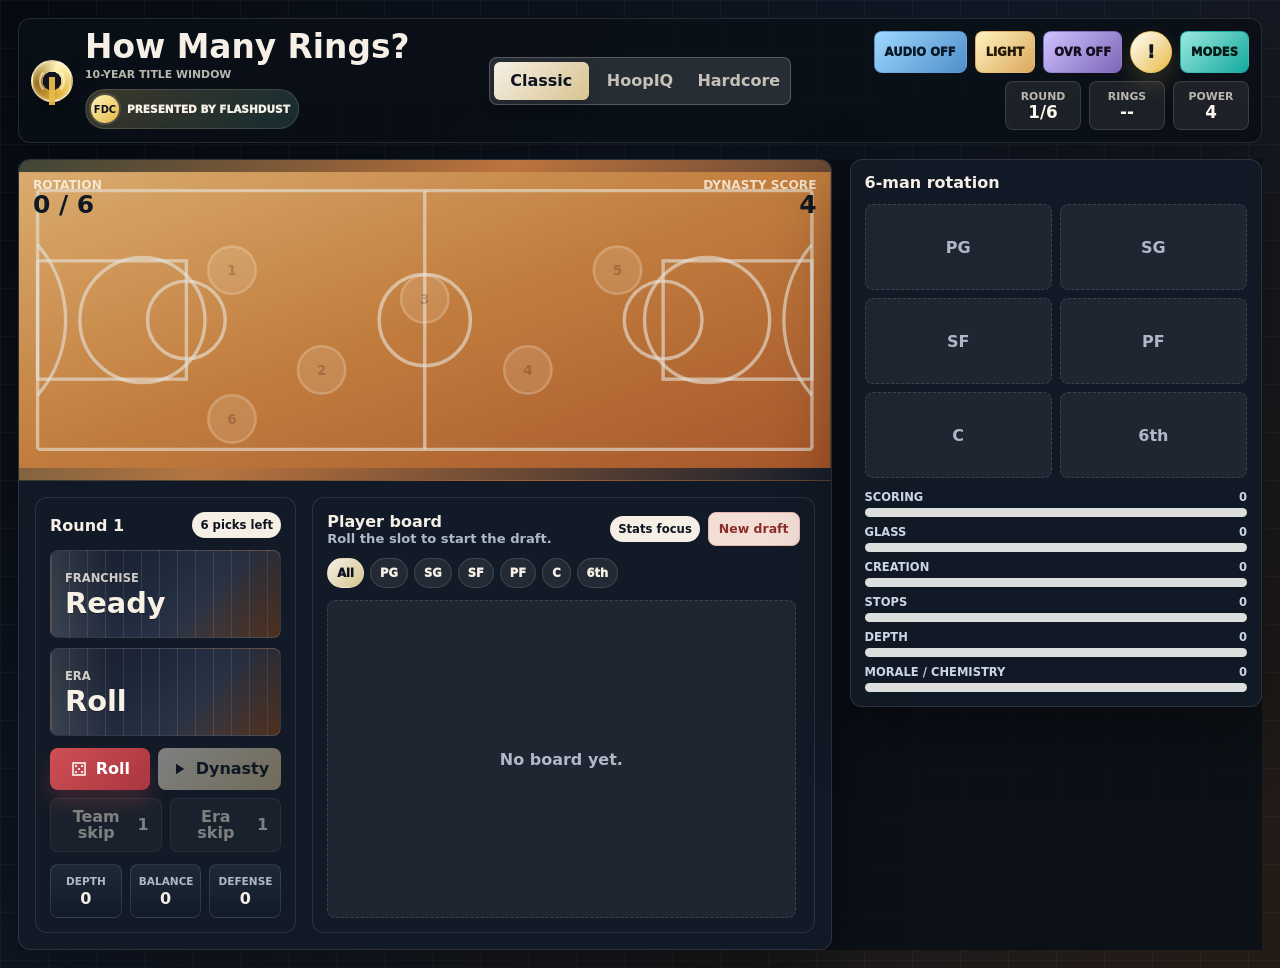
==== commit dc033024: "Add files via upload" ====
--- a/how-many-rings-source-code/index.html
+++ b/how-many-rings-source-code/index.html
@@ -93,9 +93,6 @@
     body:not(.light-theme) .filter-chip,
     body:not(.light-theme) .pos-chip,
     body:not(.light-theme) .move-chip,
-    body:not(.light-theme) .audio-btn,
-    body:not(.light-theme) .theme-btn,
-    body:not(.light-theme) .creator-chip,
     body:not(.light-theme) .top-pill {
       color: var(--ink);
       background: rgba(245,239,229,0.08);
@@ -103,8 +100,7 @@
     }
 
     body:not(.light-theme) .filter-chip.active,
-    body:not(.light-theme) .secondary-btn,
-    body:not(.light-theme) .mode-toggle button.active {
+    body:not(.light-theme) .secondary-btn {
       color: #0d141f;
       background: linear-gradient(135deg, #f5efe5, #d8c48f);
     }
@@ -193,12 +189,12 @@
     }
 
     body.light-theme .brand small,
+    body.light-theme .presented-by,
     body.light-theme .top-pill span {
       color: rgba(19,24,32,0.68);
     }
 
     body.light-theme .top-pill,
-    body.light-theme .creator-chip,
     body.light-theme .audio-btn {
       color: var(--ink);
       background: rgba(255,255,255,0.72);
@@ -303,6 +299,44 @@
       letter-spacing: 0;
     }
 
+    .presented-by {
+      display: inline-flex;
+      align-items: center;
+      gap: 8px;
+      margin-top: 8px;
+      padding: 5px 8px 5px 5px;
+      color: rgba(247,241,227,0.86);
+      background:
+        linear-gradient(135deg, rgba(232,187,71,0.18), rgba(19,168,158,0.12)),
+        rgba(255,255,255,0.08);
+      border: 1px solid rgba(255,255,255,0.16);
+      border-radius: 999px;
+      font-size: 0.66rem;
+      font-weight: 1000;
+      text-transform: uppercase;
+      white-space: nowrap;
+    }
+
+    .presented-by b {
+      display: grid;
+      width: 28px;
+      height: 28px;
+      place-items: center;
+      color: #10151f;
+      background: linear-gradient(135deg, #fff4b8, var(--gold));
+      border-radius: 50%;
+      font-size: 0.62rem;
+      box-shadow: 0 0 0 2px rgba(255,255,255,0.12);
+    }
+
+    body:not(.light-theme) .presented-by {
+      color: #f8f1e6;
+      background:
+        linear-gradient(135deg, rgba(232,187,71,0.18), rgba(19,168,158,0.12)),
+        rgba(245,239,229,0.06);
+      border-color: rgba(245,239,229,0.14);
+    }
+
     .mode-toggle {
       display: grid;
       grid-template-columns: repeat(3, minmax(86px, 1fr));
@@ -325,6 +359,21 @@
       color: var(--ink);
       background: var(--paper);
       box-shadow: 0 8px 18px rgba(0,0,0,0.14);
+    }
+
+    .mode-toggle button.active.classic-active {
+      color: #0d141f;
+      background: linear-gradient(135deg, #f5efe5, #d8c48f);
+    }
+
+    .mode-toggle button.active.hoop-active {
+      color: #1d1602;
+      background: linear-gradient(135deg, #ffe986, #e8bb47);
+    }
+
+    .mode-toggle button.active.hard-active {
+      color: #fff7f2;
+      background: linear-gradient(135deg, #d94f5c, #8f2632);
     }
 
     .audio-btn {
@@ -357,6 +406,85 @@
       text-transform: uppercase;
     }
 
+    .utility-audio {
+      color: #091826;
+      background: linear-gradient(135deg, #9ed7ff, #4f8fca);
+      border-color: rgba(79,143,202,0.56);
+    }
+
+    .utility-theme {
+      color: #231806;
+      background: linear-gradient(135deg, #fff3bf, #dba85b);
+      border-color: rgba(219,168,91,0.62);
+    }
+
+    .utility-ovr {
+      color: #14101f;
+      background: linear-gradient(135deg, #cfc3ff, #7c65b8);
+      border-color: rgba(124,101,184,0.62);
+    }
+
+    .utility-modes {
+      color: #051916;
+      background: linear-gradient(135deg, #9be9de, #13a89e);
+      border-color: rgba(19,168,158,0.62);
+    }
+
+    .challenge-menu {
+      position: relative;
+    }
+
+    .challenge-list {
+      position: absolute;
+      top: calc(100% + 8px);
+      right: 0;
+      z-index: 12;
+      width: 190px;
+      display: none;
+      gap: 6px;
+      padding: 8px;
+      background: var(--paper-2);
+      border: 1px solid var(--line);
+      border-radius: var(--radius);
+      box-shadow: var(--shadow);
+    }
+
+    .challenge-menu.open .challenge-list {
+      display: grid;
+    }
+
+    .challenge-list button {
+      min-height: 34px;
+      padding: 8px 10px;
+      color: var(--ink);
+      background: rgba(19,168,158,0.1);
+      border: 1px solid rgba(19,168,158,0.16);
+      border-radius: 7px;
+      font-size: 0.72rem;
+      font-weight: 1000;
+      text-align: left;
+    }
+
+    .challenge-list button.active {
+      color: #061b12;
+      background: linear-gradient(135deg, #9bf0bc, #39c477);
+      border-color: rgba(57,196,119,0.72);
+    }
+
+    .help-btn {
+      width: 42px;
+      min-height: 42px;
+      display: inline-grid;
+      place-items: center;
+      color: #10151f;
+      background: linear-gradient(135deg, #ffffff, #e8bb47);
+      border: 1px solid rgba(232,187,71,0.68);
+      border-radius: 50%;
+      font-size: 1.08rem;
+      font-weight: 1000;
+      box-shadow: 0 10px 22px rgba(232,187,71,0.18);
+    }
+
     body.light-theme .theme-btn {
       color: var(--ink);
       background: rgba(255,255,255,0.72);
@@ -368,33 +496,6 @@
       justify-content: flex-end;
       gap: 8px;
       flex-wrap: wrap;
-    }
-
-    .creator-chip {
-      display: inline-flex;
-      align-items: center;
-      gap: 8px;
-      min-height: 42px;
-      padding: 7px 10px;
-      color: var(--paper);
-      background: rgba(255,255,255,0.12);
-      border: 1px solid rgba(255,255,255,0.2);
-      border-radius: var(--radius);
-      font-size: 0.72rem;
-      font-weight: 1000;
-      text-transform: uppercase;
-    }
-
-    .creator-chip b {
-      display: grid;
-      width: 28px;
-      height: 28px;
-      place-items: center;
-      color: var(--ink);
-      background: var(--paper);
-      border-radius: 50%;
-      font-size: 0.64rem;
-      line-height: 1;
     }
 
     .top-pill {
@@ -1277,6 +1378,7 @@
       justify-content: center;
       padding: 18px;
       background: rgba(13, 17, 21, 0.58);
+      backdrop-filter: blur(8px);
     }
 
     .modal.open {
@@ -1305,6 +1407,35 @@
       gap: 8px;
       flex-wrap: wrap;
       margin-top: 16px;
+    }
+
+    .help-sheet {
+      width: min(760px, calc(100vw - 28px));
+    }
+
+    .help-head {
+      display: flex;
+      align-items: center;
+      justify-content: space-between;
+      gap: 12px;
+      margin-bottom: 14px;
+    }
+
+    .help-head h2 {
+      margin: 0;
+    }
+
+    .help-modal .how-grid {
+      grid-template-columns: repeat(2, minmax(0, 1fr));
+    }
+
+    .help-modal .how-item {
+      background: rgba(255,253,248,0.9);
+    }
+
+    body:not(.light-theme) .help-modal .how-item {
+      background: rgba(245,239,229,0.08);
+      border-color: rgba(245,239,229,0.14);
     }
 
     .sr-only {
@@ -1406,11 +1537,22 @@
       }
 
       .top-pill,
-      .creator-chip,
       .audio-btn,
-      .theme-btn {
+      .theme-btn,
+      .challenge-menu,
+      .help-btn {
         min-width: 0;
         width: 100%;
+      }
+
+      .help-btn {
+        border-radius: var(--radius);
+      }
+
+      .challenge-list {
+        left: 0;
+        right: auto;
+        width: min(260px, 100%);
       }
 
       .action-row,
@@ -1441,6 +1583,10 @@
 
       .schedule-strip {
         grid-template-columns: repeat(10, 1fr);
+      }
+
+      .help-modal .how-grid {
+        grid-template-columns: 1fr;
       }
     }
   </style>
@@ -1453,6 +1599,7 @@
         <div>
           <h1>How Many Rings?</h1>
           <small>10-year title window</small>
+          <span class="presented-by"><b>FDC</b> Presented by FlashDust</span>
         </div>
       </div>
 
@@ -1463,13 +1610,21 @@
       </div>
 
       <div class="top-stats" aria-label="Draft status">
-        <div class="creator-chip" aria-label="FlashDust Presents">
-          <b>FDC</b>
-          <span>FlashDust Presents</span>
+        <button class="audio-btn utility-audio" id="audioBtn" type="button" aria-pressed="false">Audio off</button>
+        <button class="theme-btn utility-theme" id="themeBtn" type="button" aria-pressed="false">Light</button>
+        <button class="theme-btn utility-ovr" id="ratingBtn" type="button" aria-pressed="false">OVR off</button>
+        <button class="help-btn" id="helpBtn" type="button" aria-label="How to play">!</button>
+        <div class="challenge-menu" id="challengeMenu">
+          <button class="theme-btn utility-modes" id="challengeBtn" type="button" aria-expanded="false">Modes</button>
+          <div class="challenge-list" id="challengeList" aria-label="Challenge modes">
+            <button type="button" data-challenge="noSkips">No skips</button>
+            <button type="button" data-challenge="hardCap">Hard cap</button>
+            <button type="button" data-challenge="noMvps">No MVPs</button>
+            <button type="button" data-challenge="defenseOnly">Defense only</button>
+            <button type="button" data-challenge="modernOnly">Modern only</button>
+            <button type="button" data-challenge="oldSchoolOnly">Old school</button>
+          </div>
         </div>
-        <button class="audio-btn" id="audioBtn" type="button" aria-pressed="false">Audio off</button>
-        <button class="theme-btn" id="themeBtn" type="button" aria-pressed="false">Light</button>
-        <button class="theme-btn" id="ratingBtn" type="button" aria-pressed="false">OVR off</button>
         <div class="top-pill">
           <span>Round</span>
           <strong id="roundTop">1/6</strong>
@@ -1607,27 +1762,6 @@
           </section>
         </div>
 
-        <section class="how-play" aria-label="How to play">
-          <h2>How to play</h2>
-          <div class="how-grid">
-            <div class="how-item">
-              <strong>Roll</strong>
-              <p>Each round gives you one random franchise and era. Pick one player from that board for your rotation.</p>
-            </div>
-            <div class="how-item">
-              <strong>Build 6</strong>
-              <p>Fill PG, SG, SF, PF, C, and 6th man. Use the position filters to find the slot you need.</p>
-            </div>
-            <div class="how-item">
-              <strong>Use skips</strong>
-              <p>You get one team skip and one era skip per draft. Weaker eras show up more often, so use them carefully.</p>
-            </div>
-            <div class="how-item">
-              <strong>Run dynasty</strong>
-              <p>After six picks, simulate 10 years. Your result is how many rings and Finals trips the team wins.</p>
-            </div>
-          </div>
-        </section>
       </section>
 
       <aside class="roster-panel" aria-label="Roster">
@@ -1683,10 +1817,37 @@
     </main>
   </div>
 
+  <div class="modal help-modal" id="helpModal" role="dialog" aria-modal="true" aria-labelledby="howTitle">
+    <div class="modal-sheet help-sheet">
+      <div class="help-head">
+        <h2 id="howTitle">How to play</h2>
+        <button class="ghost-btn compact" id="closeHelp" type="button">Close</button>
+      </div>
+      <div class="how-grid">
+        <div class="how-item">
+          <strong id="howOneTitle">Roll</strong>
+          <p id="howOneText">Each round gives you one random franchise and era. Pick one player from that board for your rotation.</p>
+        </div>
+        <div class="how-item">
+          <strong id="howTwoTitle">Build 6</strong>
+          <p id="howTwoText">Fill PG, SG, SF, PF, C, and 6th man. Use the position filters to find the slot you need.</p>
+        </div>
+        <div class="how-item">
+          <strong id="howThreeTitle">Use skips</strong>
+          <p id="howThreeText">You get one team skip and one era skip per draft. Weaker eras show up more often, so use them carefully.</p>
+        </div>
+        <div class="how-item">
+          <strong id="howFourTitle">Run dynasty</strong>
+          <p id="howFourText">After six picks, simulate 10 years. Your result is how many rings and Finals trips the team wins.</p>
+        </div>
+      </div>
+    </div>
+  </div>
+
   <div class="modal" id="confirmModal" role="dialog" aria-modal="true" aria-labelledby="modalTitle">
     <div class="modal-sheet">
       <h2 id="modalTitle">Start a new draft?</h2>
-      <p>This clears the current roster and rolls. Your best result stays saved in this browser.</p>
+      <p id="modalText">This clears the current roster and rolls. Your best result stays saved in this browser.</p>
       <div class="modal-actions">
         <button class="ghost-btn" id="cancelReset" type="button">Keep roster</button>
         <button class="danger-btn" id="confirmReset" type="button">New draft</button>
@@ -2151,7 +2312,7 @@
     const REAL_DEPTH_NAMES = {
       Jazz: ["Jeff Hornacek", "Bryon Russell", "Jeff Malone", "Mark Eaton", "Greg Ostertag", "Howard Eisley", "Shandon Anderson", "Antoine Carr", "Adam Keefe", "Blue Edwards"],
       Lakers: ["Gail Goodrich", "Norm Nixon", "Michael Cooper", "Byron Scott", "A.C. Green", "Lamar Odom", "Derek Fisher", "Robert Horry", "Rick Fox", "Trevor Ariza", "Austin Reaves", "Rui Hachimura"],
-      Celtics: ["Sam Jones", "Tom Heinsohn", "Jo Jo White", "Dennis Johnson", "Robert Parish", "Danny Ainge", "Cedric Maxwell", "Marcus Smart", "Al Horford", "Derrick White", "Kristaps Porzingis"],
+      Celtics: ["Sam Jones", "Tom Heinsohn", "Jo Jo White", "Cedric Maxwell", "M.L. Carr", "Robert Parish", "Dennis Johnson", "Danny Ainge", "Bill Walton", "Marcus Smart", "Al Horford", "Derrick White", "Kristaps Porzingis"],
       Bulls: ["Horace Grant", "B.J. Armstrong", "Bill Cartwright", "Ron Harper", "Toni Kukoc", "Luc Longley", "Steve Kerr", "Derrick Rose", "Joakim Noah", "Luol Deng"],
       Warriors: ["Nate Thurmond", "Chris Mullin", "Tim Hardaway", "Latrell Sprewell", "Baron Davis", "Monta Ellis", "Klay Thompson", "Draymond Green", "Andre Iguodala", "Andrew Wiggins", "Jordan Poole", "Kevon Looney"],
       Spurs: ["George Gervin", "James Silas", "Sean Elliott", "Avery Johnson", "Tony Parker", "Manu Ginobili", "Bruce Bowen", "Robert Horry", "Kawhi Leonard", "Danny Green", "Dejounte Murray"],
@@ -2180,6 +2341,87 @@
       Pacers: ["Mel Daniels", "Roger Brown", "George McGinnis", "Rik Smits", "Mark Jackson", "Dale Davis", "Jermaine O'Neal", "Danny Granger", "Roy Hibbert", "Myles Turner", "Bennedict Mathurin"],
       Grizzlies: ["Shareef Abdur-Rahim", "Mike Bibby", "Pau Gasol", "Mike Miller", "Shane Battier", "Jason Williams", "Marc Gasol", "Zach Randolph", "Tony Allen", "Dillon Brooks", "Steven Adams"]
     };
+    const DEPTH_NAME_DECADES = {
+      "Sam Jones": ["1960s"],
+      "Tom Heinsohn": ["1960s"],
+      "Jo Jo White": ["1960s", "1970s"],
+      "K.C. Jones": ["1960s"],
+      "Satch Sanders": ["1960s"],
+      "Bailey Howell": ["1960s"],
+      "Don Nelson": ["1960s", "1970s"],
+      "Frank Ramsey": ["1960s"],
+      "Larry Siegfried": ["1960s"],
+      "Clyde Lovellette": ["1960s"],
+      "Willie Naulls": ["1960s"],
+      "Jim Loscutoff": ["1960s"],
+      "Paul Silas": ["1970s"],
+      "Don Chaney": ["1970s"],
+      "Charlie Scott": ["1970s"],
+      "Paul Westphal": ["1970s"],
+      "Curtis Rowe": ["1970s"],
+      "Hank Finkel": ["1970s"],
+      "Kevin Stacom": ["1970s"],
+      "Cedric Maxwell": ["1970s", "1980s"],
+      "M.L. Carr": ["1970s", "1980s"],
+      "Bill Walton": ["1980s"],
+      "Robert Parish": ["1980s", "1990s"],
+      "Dennis Johnson": ["1980s"],
+      "Danny Ainge": ["1980s"],
+      "Scott Wedman": ["1980s"],
+      "Jerry Sichting": ["1980s"],
+      "Rick Carlisle": ["1980s"],
+      "Greg Kite": ["1980s"],
+      "Quinn Buckner": ["1980s"],
+      "Paul Pierce": ["1990s", "2000s"],
+      "Antoine Walker": ["1990s", "2000s"],
+      "Rajon Rondo": ["2000s", "2010s"],
+      "Tony Allen": ["2000s"],
+      "Kendrick Perkins": ["2000s", "2010s"],
+      "James Posey": ["2000s"],
+      "Eddie House": ["2000s"],
+      "Leon Powe": ["2000s"],
+      "Wally Szczerbiak": ["2000s"],
+      "Brian Scalabrine": ["2000s"],
+      "Glen Davis": ["2000s", "2010s"],
+      "Jrue Holiday": ["2020s"],
+      "Payton Pritchard": ["2020s"],
+      "Sam Hauser": ["2020s"],
+      "Luke Kornet": ["2020s"],
+      "Grant Williams": ["2010s", "2020s"],
+      "Robert Williams III": ["2010s", "2020s"],
+      "Malcolm Brogdon": ["2020s"],
+      "Marcus Smart": ["2010s", "2020s"],
+      "Al Horford": ["2010s", "2020s"],
+      "Derrick White": ["2020s"],
+      "Kristaps Porzingis": ["2020s"]
+    };
+    const EXTRA_DEPTH_NAMES = {
+      Celtics: ["K.C. Jones", "Satch Sanders", "Bailey Howell", "Don Nelson", "Frank Ramsey", "Larry Siegfried", "Clyde Lovellette", "Willie Naulls", "Jim Loscutoff", "Paul Silas", "Don Chaney", "Charlie Scott", "Paul Westphal", "Curtis Rowe", "Hank Finkel", "Kevin Stacom", "Scott Wedman", "Jerry Sichting", "Rick Carlisle", "Greg Kite", "Quinn Buckner", "Paul Pierce", "Antoine Walker", "Rajon Rondo", "Tony Allen", "Kendrick Perkins", "James Posey", "Eddie House", "Leon Powe", "Wally Szczerbiak", "Brian Scalabrine", "Glen Davis", "Jrue Holiday", "Payton Pritchard", "Sam Hauser", "Luke Kornet", "Grant Williams", "Robert Williams III", "Malcolm Brogdon"],
+      Hawks: ["Cliff Hagan", "Zelmo Beaty", "Bill Bridges", "Doc Rivers", "Spud Webb", "Steve Smith", "Christian Laettner", "Dikembe Mutombo", "Trae Young", "Dejounte Murray", "Bogdan Bogdanovic", "Clint Capela"],
+      Warriors: ["Paul Arizin", "Tom Gola", "Jeff Mullins", "Phil Smith", "Purvis Short", "Sleepy Floyd", "Jason Richardson", "David Lee", "Harrison Barnes", "Shaun Livingston"],
+      Nuggets: ["Dan Issel", "David Thompson", "Bobby Jones", "Calvin Natt", "TR Dunn", "J.R. Smith", "Kenyon Martin", "Andre Miller", "Arron Afflalo", "Will Barton", "Gary Harris"],
+      Clippers: ["Swen Nater", "Marques Johnson", "Norm Nixon", "Ron Harper", "Loy Vaught", "Sam Cassell", "Cuttino Mobley", "Nicolas Batum", "Terance Mann"],
+      Suns: ["Paul Westphal", "Alvan Adams", "Gar Heard", "Dick Van Arsdale", "Jason Kidd", "Rex Chapman", "Leandro Barbosa", "Boris Diaw", "Cam Johnson"],
+      Wizards: ["Earl Monroe", "Gus Johnson", "Bob Dandridge", "Michael Adams", "Rod Strickland", "Larry Hughes", "Marcin Gortat", "Kyle Kuzma", "Deni Avdija"],
+      Lakers: ["Elgin Baylor", "Jerry West", "Wilt Chamberlain", "Happy Hairston", "Jamaal Wilkes", "Mychal Thompson", "Rick Fox", "Kentavious Caldwell-Pope"],
+      Bucks: ["Oscar Robertson", "Brian Winters", "Junior Bridgeman", "Ricky Pierce", "Sam Cassell", "Vin Baker", "Toni Kukoc", "Bobby Portis", "Pat Connaughton"],
+      Sixers: ["Dolph Schayes", "Billy Cunningham", "Bobby Jones", "Darryl Dawkins", "Mo Cheeks", "Aaron McKie", "Eric Snow", "George Lynch", "JJ Redick", "Danny Green", "De'Anthony Melton"],
+      Kings: ["Jerry Lucas", "Jack Twyman", "Wayne Embry", "Otis Birdsong", "Scott Wedman", "Bobby Jackson", "Brad Miller", "Jason Williams", "Buddy Hield", "Malik Monk"],
+      Spurs: ["Artis Gilmore", "Larry Kenon", "Mike Mitchell", "Johnny Moore", "Terry Cummings", "Boris Diaw", "Patty Mills", "Tiago Splitter", "LaMarcus Aldridge", "Keldon Johnson"],
+      Pistons: ["Dave Bing", "Bob Lanier", "John Long", "Rick Mahorn", "James Edwards", "Lindsey Hunter", "Corliss Williamson", "Mehmet Okur", "Antonio McDyess"],
+      Mavericks: ["Sam Perkins", "Roy Tarpley", "Jim Jackson", "Antawn Jamison", "Antoine Walker", "Devin Harris", "Tyson Chandler", "J.J. Barea", "Jalen Brunson"],
+      Magic: ["Anfernee Hardaway", "Scott Skiles", "Bo Outlaw", "Pat Garrity", "Ryan Anderson", "Mickael Pietrus", "Aaron Gordon", "Evan Fournier", "Franz Wagner"],
+      Pelicans: ["P.J. Brown", "Elden Campbell", "Jamal Magloire", "Peja Stojakovic", "Emeka Okafor", "Trevor Ariza", "Eric Gordon", "Lonzo Ball", "Jonas Valanciunas"],
+      Blazers: ["Bill Walton", "Maurice Lucas", "Lionel Hollins", "Geoff Petrie", "Mychal Thompson", "Kiki Vandeweghe", "Steve Smith", "Arvydas Sabonis", "Wesley Matthews", "Anfernee Simons"],
+      Grizzlies: ["Bryant Reeves", "Tony Massenburg", "Stromile Swift", "Bonzi Wells", "James Posey", "Tony Allen", "Rudy Gay", "Jaren Jackson Jr.", "Desmond Bane"]
+    };
+
+    Object.entries(EXTRA_DEPTH_NAMES).forEach(([team, names]) => {
+      if (!REAL_DEPTH_NAMES[team]) REAL_DEPTH_NAMES[team] = [];
+      names.forEach(name => {
+        if (!REAL_DEPTH_NAMES[team].includes(name)) REAL_DEPTH_NAMES[team].push(name);
+      });
+    });
 
     function addEraDepthPlayers(targetSize = 12) {
       const combos = new Map();
@@ -2192,7 +2434,7 @@
       combos.forEach((players, key) => {
         const [team, decade] = key.split("|");
         const usedNames = new Set(players.map(player => player.name));
-        const depthNames = REAL_DEPTH_NAMES[team] || [];
+        const depthNames = eraDepthNames(team, decade, usedNames);
         let index = 0;
         while (players.length < targetSize) {
           const realName = depthNames.find(name => !usedNames.has(name));
@@ -2220,6 +2462,42 @@
           index += 1;
         }
       });
+    }
+
+    function decadeStart(decade) {
+      return Number(decade.slice(0, 4));
+    }
+
+    function eraDepthNames(team, decade, usedNames) {
+      const names = REAL_DEPTH_NAMES[team] || [];
+      const targetYear = decadeStart(decade);
+      const strict = names.filter((name, index) => {
+        if (usedNames.has(name)) return false;
+        if (DEPTH_NAME_DECADES[name]) return DEPTH_NAME_DECADES[name].includes(decade);
+        const exactYears = PLAYERS
+          .filter(player => player.name === name && player.team === team && !player.generated)
+          .map(player => decadeStart(player.decade));
+        if (exactYears.length) {
+          return exactYears.some(year => Math.abs(year - targetYear) <= 20);
+        }
+        const ratio = names.length <= 1 ? 0 : index / (names.length - 1);
+        const estimatedPeak = 1965 + ratio * 60;
+        return Math.abs(estimatedPeak - (targetYear + 5)) <= 25;
+      });
+      if (strict.length >= 12) return strict;
+
+      const relaxed = names.filter(name => {
+        if (usedNames.has(name) || strict.includes(name)) return false;
+        if (DEPTH_NAME_DECADES[name]) return DEPTH_NAME_DECADES[name].includes(decade);
+        const exactYears = PLAYERS
+          .filter(player => player.name === name && player.team === team && !player.generated)
+          .map(player => decadeStart(player.decade));
+        if (exactYears.length) {
+          return exactYears.some(year => Math.abs(year - targetYear) <= 30);
+        }
+        return true;
+      });
+      return [...strict, ...relaxed];
     }
 
     addEraDepthPlayers(12);
@@ -2327,6 +2605,52 @@
       "Penny Hardaway", "Yao Ming", "Dwight Howard", "Alonzo Mourning", "Blake Griffin",
       "Pau Gasol", "Marc Gasol"
     ]);
+    const MVP_NAMES = new Set([
+      "Kareem Abdul-Jabbar", "Bill Russell", "Wilt Chamberlain", "Oscar Robertson", "Bob Pettit",
+      "Jerry West", "Willis Reed", "Dave Cowens", "Bob McAdoo", "Julius Erving", "Moses Malone",
+      "Magic Johnson", "Larry Bird", "Michael Jordan", "Hakeem Olajuwon", "David Robinson",
+      "Karl Malone", "Shaquille O'Neal", "Allen Iverson", "Tim Duncan", "Kevin Garnett",
+      "Steve Nash", "Dirk Nowitzki", "Kobe Bryant", "LeBron James", "Derrick Rose",
+      "Kevin Durant", "Stephen Curry", "Russell Westbrook", "James Harden", "Giannis Antetokounmpo",
+      "Nikola Jokic", "Joel Embiid"
+    ]);
+    const CHALLENGE_LABELS = {
+      noSkips: "No skips",
+      hardCap: "Hard cap",
+      noMvps: "No MVPs",
+      defenseOnly: "Defense only",
+      modernOnly: "Modern only",
+      oldSchoolOnly: "Old school"
+    };
+    const HOW_TO_PLAY = {
+      classic: {
+        title: "How to play Classic",
+        items: [
+          ["Read the board", "Classic shows stats, tags, eligible positions, and optional OVR. Compare PTS, REB, AST, STL, and BLK before drafting."],
+          ["Build the rotation", "Fill PG, SG, SF, PF, C, and 6th. The green chip on your roster shows the spot that player is actually playing."],
+          ["Use skips wisely", "You get one team skip and one era skip. Bad eras appear more often, so save skips for boards that do not fit your needs."],
+          ["Run the dynasty", "After six picks, simulate 10 years. Stats, depth, balance, defense, and chemistry decide rings and Finals trips."]
+        ]
+      },
+      hoop: {
+        title: "How to play HoopIQ",
+        items: [
+          ["Draft by feel", "HoopIQ hides the stat line, so you are judging names, team era, tags, and basketball fit instead of raw numbers."],
+          ["Trust positions", "Official positions still matter. Use the position filter when you need a specific slot and move flexible players around later."],
+          ["Read the clues", "Tags like creator, defense, glass, or shooter are your hints. A balanced six-man group usually beats just grabbing names."],
+          ["Reveal in results", "The dynasty sim still uses the real stat profile underneath, but the draft itself is more memory and hoops instinct."]
+        ]
+      },
+      hardcore: {
+        title: "How to play Hardcore",
+        items: [
+          ["Harder rolls", "Hardcore makes weak teams and rough eras show up more often, so easy superteams are much less common."],
+          ["Hidden info", "Stats are hidden while drafting. OVR can still be toggled, but the mode is built around tougher, lower-info decisions."],
+          ["Stack modes", "Use the Modes dropdown for extra rules like No MVPs, Defense only, No skips, Hard cap, Modern only, or Old school."],
+          ["Win ugly", "Chemistry, role balance, and depth matter more here. A smart fit can outperform a messy roster with bigger names."]
+        ]
+      }
+    };
     const STAR_RATING_OVERRIDES = {
       "Michael Jordan": 99,
       "LeBron James": 99,
@@ -2406,6 +2730,10 @@
       audioBtn: document.getElementById("audioBtn"),
       themeBtn: document.getElementById("themeBtn"),
       ratingBtn: document.getElementById("ratingBtn"),
+      helpBtn: document.getElementById("helpBtn"),
+      challengeMenu: document.getElementById("challengeMenu"),
+      challengeBtn: document.getElementById("challengeBtn"),
+      challengeList: document.getElementById("challengeList"),
       roundTop: document.getElementById("roundTop"),
       recordTop: document.getElementById("recordTop"),
       powerTop: document.getElementById("powerTop"),
@@ -2451,9 +2779,22 @@
       resultNote: document.getElementById("resultNote"),
       scheduleStrip: document.getElementById("scheduleStrip"),
       leaders: document.getElementById("leaders"),
+      howTitle: document.getElementById("howTitle"),
+      howOneTitle: document.getElementById("howOneTitle"),
+      howOneText: document.getElementById("howOneText"),
+      howTwoTitle: document.getElementById("howTwoTitle"),
+      howTwoText: document.getElementById("howTwoText"),
+      howThreeTitle: document.getElementById("howThreeTitle"),
+      howThreeText: document.getElementById("howThreeText"),
+      howFourTitle: document.getElementById("howFourTitle"),
+      howFourText: document.getElementById("howFourText"),
+      helpModal: document.getElementById("helpModal"),
+      closeHelp: document.getElementById("closeHelp"),
       resimBtn: document.getElementById("resimBtn"),
       copyBtn: document.getElementById("copyBtn"),
       confirmModal: document.getElementById("confirmModal"),
+      modalTitle: document.getElementById("modalTitle"),
+      modalText: document.getElementById("modalText"),
       cancelReset: document.getElementById("cancelReset"),
       confirmReset: document.getElementById("confirmReset"),
       toast: document.getElementById("toast")
@@ -2467,6 +2808,10 @@
       mode: "classic",
       theme: localStorage.getItem("howManyRingsTheme") || "dark",
       showRatings: localStorage.getItem("howManyRingsShowRatings") === "true",
+      challenges: JSON.parse(localStorage.getItem("howManyRingsChallenges") || "{}"),
+      challengeOpen: false,
+      pendingMode: null,
+      confirmAction: "reset",
       positionFilter: "ALL",
       audioOn: false,
       sfxOn: true,
@@ -2695,12 +3040,31 @@
       return weakEraBoost * weakEraBoost * franchiseBoost * elitePenalty * roughEraOnGreatTeamBoost * scarcityBoost;
     }
 
+    function challengeActive(key) {
+      return Boolean(state.challenges[key]);
+    }
+
+    function playerMeetsChallenges(player) {
+      if (!player) return false;
+      if (challengeActive("modernOnly") && !["2000s", "2010s", "2020s"].includes(player.decade)) return false;
+      if (challengeActive("oldSchoolOnly") && !["1960s", "1970s", "1980s", "1990s"].includes(player.decade)) return false;
+      if (challengeActive("noMvps") && MVP_NAMES.has(player.name)) return false;
+      if (challengeActive("hardCap") && hallOfFameCount() >= 2 && isHallOfFameLevel(player)) return false;
+      if (challengeActive("defenseOnly")) {
+        const defenseTags = ["defense", "rim", "rim wall", "anchor", "glass", "steals", "blocks", "lockdown"];
+        const hasDefenseTag = player.tags.some(tag => defenseTags.includes(tag));
+        const hasDefenseStats = player.stl >= 1.4 || player.blk >= 1.3 || player.reb >= 9.5;
+        if (!hasDefenseTag && !hasDefenseStats) return false;
+      }
+      return true;
+    }
+
     function allAvailableCombos() {
       const picked = new Set(filledRoster().map(player => player.id));
       const pickedNames = new Set(filledRoster().map(player => player.name));
       const seen = new Set();
       return PLAYERS
-        .filter(player => !picked.has(player.id) && !pickedNames.has(player.name))
+        .filter(player => !picked.has(player.id) && !pickedNames.has(player.name) && playerMeetsChallenges(player))
         .map(player => ({ team: player.team, decade: player.decade }))
         .filter(combo => {
           const key = `${combo.team}|${combo.decade}`;
@@ -2714,7 +3078,7 @@
       const picked = new Set(filledRoster().map(player => player.id));
       const pickedNames = new Set(filledRoster().map(player => player.name));
       return PLAYERS
-        .filter(player => player.team === combo.team && player.decade === combo.decade && !picked.has(player.id) && !pickedNames.has(player.name))
+        .filter(player => player.team === combo.team && player.decade === combo.decade && !picked.has(player.id) && !pickedNames.has(player.name) && playerMeetsChallenges(player))
         .sort((a, b) => playerRating(b) - playerRating(a));
     }
 
@@ -2725,7 +3089,8 @@
         player.team === combo.team &&
         player.decade === combo.decade &&
         !picked.has(player.id) &&
-        !pickedNames.has(player.name)
+        !pickedNames.has(player.name) &&
+        playerMeetsChallenges(player)
       )));
       return exact.sort((a, b) => playerRating(b) - playerRating(a));
     }
@@ -2762,7 +3127,7 @@
     }
 
     function skipTeam() {
-      if (!state.currentRoll || state.teamSkips <= 0) return;
+      if (!state.currentRoll || state.teamSkips <= 0 || challengeActive("noSkips")) return;
       const options = playableCombos(allAvailableCombos().filter(combo => (
         combo.decade === state.currentRoll.decade && combo.team !== state.currentRoll.team
       )));
@@ -2775,7 +3140,7 @@
     }
 
     function skipEra() {
-      if (!state.currentRoll || state.eraSkips <= 0) return;
+      if (!state.currentRoll || state.eraSkips <= 0 || challengeActive("noSkips")) return;
       const options = playableCombos(allAvailableCombos().filter(combo => (
         combo.team === state.currentRoll.team && combo.decade !== state.currentRoll.decade
       )));
@@ -2827,6 +3192,47 @@
       els.confirmModal.classList.remove("open");
       playSfx("click");
       render();
+    }
+
+    function draftStarted() {
+      return rosterCount() > 0 || Boolean(state.currentRoll) || state.sim;
+    }
+
+    function openConfirm(action = "reset", mode = null) {
+      state.confirmAction = action;
+      state.pendingMode = mode;
+      if (action === "mode") {
+        const labels = { classic: "Classic", hoop: "HoopIQ", hardcore: "Hardcore" };
+        els.modalTitle.textContent = "Switch modes?";
+        els.modalText.textContent = `Switching to ${labels[mode] || "this mode"} will restart your current draft so the mode rules stay fair.`;
+        els.cancelReset.textContent = "Keep current game";
+        els.confirmReset.textContent = "Switch and restart";
+      } else {
+        els.modalTitle.textContent = "Start a new draft?";
+        els.modalText.textContent = "This clears the current roster and rolls. Your best result stays saved in this browser.";
+        els.cancelReset.textContent = "Keep roster";
+        els.confirmReset.textContent = "New draft";
+      }
+      els.confirmModal.classList.add("open");
+    }
+
+    function closeConfirm() {
+      state.pendingMode = null;
+      state.confirmAction = "reset";
+      els.confirmModal.classList.remove("open");
+    }
+
+    function confirmPendingAction() {
+      if (state.confirmAction === "mode" && state.pendingMode) {
+        const nextMode = state.pendingMode;
+        state.mode = nextMode;
+        resetDraft();
+        closeConfirm();
+        render();
+        return;
+      }
+      resetDraft();
+      closeConfirm();
     }
 
     function weightedRoster() {
@@ -3221,6 +3627,12 @@
     }
 
     function setMode(mode) {
+      if (mode === state.mode) return;
+      if (draftStarted()) {
+        openConfirm("mode", mode);
+        playSfx("click");
+        return;
+      }
       state.mode = mode;
       state.sim = null;
       playSfx("click");
@@ -3232,6 +3644,27 @@
       localStorage.setItem("howManyRingsShowRatings", String(state.showRatings));
       playSfx("click");
       render();
+    }
+
+    function toggleChallenge(key) {
+      state.challenges[key] = !state.challenges[key];
+      if (key === "modernOnly" && state.challenges[key]) state.challenges.oldSchoolOnly = false;
+      if (key === "oldSchoolOnly" && state.challenges[key]) state.challenges.modernOnly = false;
+      localStorage.setItem("howManyRingsChallenges", JSON.stringify(state.challenges));
+      state.currentRoll = null;
+      state.sim = null;
+      state.positionFilter = "ALL";
+      playSfx("click");
+      render();
+    }
+
+    function openHelp() {
+      renderHowToPlay();
+      els.helpModal.classList.add("open");
+    }
+
+    function closeHelp() {
+      els.helpModal.classList.remove("open");
     }
 
     function render() {
@@ -3249,8 +3682,8 @@
       els.eraReel.textContent = state.currentRoll ? state.currentRoll.decade : (filled >= ROSTER_SIZE ? "Dynasty" : "Roll");
       els.rollBtn.disabled = filled >= ROSTER_SIZE || Boolean(state.currentRoll);
       els.simulateBtn.disabled = filled < ROSTER_SIZE;
-      els.teamSkipBtn.disabled = !state.currentRoll || state.teamSkips <= 0 || filled >= ROSTER_SIZE;
-      els.eraSkipBtn.disabled = !state.currentRoll || state.eraSkips <= 0 || filled >= ROSTER_SIZE;
+      els.teamSkipBtn.disabled = !state.currentRoll || state.teamSkips <= 0 || filled >= ROSTER_SIZE || challengeActive("noSkips");
+      els.eraSkipBtn.disabled = !state.currentRoll || state.eraSkips <= 0 || filled >= ROSTER_SIZE || challengeActive("noSkips");
       els.teamSkips.textContent = state.teamSkips;
       els.eraSkips.textContent = state.eraSkips;
       els.depthMini.textContent = Math.round(profile.depth);
@@ -3259,15 +3692,20 @@
       els.classicMode.classList.toggle("active", state.mode === "classic");
       els.hoopMode.classList.toggle("active", state.mode === "hoop");
       els.hardMode.classList.toggle("active", state.mode === "hardcore");
+      els.classicMode.classList.toggle("classic-active", state.mode === "classic");
+      els.hoopMode.classList.toggle("hoop-active", state.mode === "hoop");
+      els.hardMode.classList.toggle("hard-active", state.mode === "hardcore");
       els.modeBadge.textContent = state.mode === "classic" ? "Stats focus" : state.mode === "hardcore" ? "Hardcore" : "Stats hidden";
       els.ratingBtn.textContent = state.showRatings ? "OVR on" : "OVR off";
       els.ratingBtn.setAttribute("aria-pressed", String(state.showRatings));
 
       renderTheme();
+      renderChallenges();
       updateMeters(profile);
       renderAudio();
       renderChoices();
       renderPositionFilter();
+      renderHowToPlay();
       renderRoster();
       renderCourt();
       renderSeason();
@@ -3327,6 +3765,31 @@
           playSfx("click");
           render();
         });
+      });
+    }
+
+    function renderChallenges() {
+      const activeKeys = Object.keys(CHALLENGE_LABELS).filter(key => challengeActive(key));
+      els.challengeMenu.classList.toggle("open", state.challengeOpen);
+      els.challengeBtn.setAttribute("aria-expanded", String(state.challengeOpen));
+      els.challengeBtn.textContent = activeKeys.length ? `Modes ${activeKeys.length}` : "Modes";
+      els.challengeList.querySelectorAll("button[data-challenge]").forEach(button => {
+        button.classList.toggle("active", challengeActive(button.dataset.challenge));
+      });
+    }
+
+    function renderHowToPlay() {
+      const guide = HOW_TO_PLAY[state.mode] || HOW_TO_PLAY.classic;
+      const fields = [
+        [els.howOneTitle, els.howOneText],
+        [els.howTwoTitle, els.howTwoText],
+        [els.howThreeTitle, els.howThreeText],
+        [els.howFourTitle, els.howFourText]
+      ];
+      els.howTitle.textContent = guide.title;
+      guide.items.forEach(([title, text], index) => {
+        fields[index][0].textContent = title;
+        fields[index][1].textContent = text;
       });
     }
 
@@ -3479,6 +3942,34 @@
     els.audioBtn.addEventListener("click", toggleAudio);
     els.themeBtn.addEventListener("click", toggleTheme);
     els.ratingBtn.addEventListener("click", toggleRatings);
+    els.helpBtn.addEventListener("click", openHelp);
+    els.helpBtn.addEventListener("mouseenter", openHelp);
+    els.helpBtn.addEventListener("focus", openHelp);
+    els.closeHelp.addEventListener("click", closeHelp);
+    els.helpModal.addEventListener("click", event => {
+      if (event.target === els.helpModal) closeHelp();
+    });
+    document.addEventListener("keydown", event => {
+      if (event.key === "Escape") closeHelp();
+    });
+    els.challengeBtn.addEventListener("click", event => {
+      event.stopPropagation();
+      state.challengeOpen = !state.challengeOpen;
+      playSfx("click");
+      renderChallenges();
+    });
+    els.challengeList.querySelectorAll("button[data-challenge]").forEach(button => {
+      button.addEventListener("click", event => {
+        event.stopPropagation();
+        toggleChallenge(button.dataset.challenge);
+      });
+    });
+    document.addEventListener("click", event => {
+      if (!els.challengeMenu.contains(event.target) && state.challengeOpen) {
+        state.challengeOpen = false;
+        renderChallenges();
+      }
+    });
     document.addEventListener("pointerdown", event => {
       if (event.target.closest("button")) playSfx("click");
     }, { capture: true });
@@ -3494,15 +3985,15 @@
     els.resetBtn.addEventListener("click", () => {
       playSfx("click");
       if (rosterCount() === 0) resetDraft();
-      else els.confirmModal.classList.add("open");
+      else openConfirm("reset");
     });
     els.cancelReset.addEventListener("click", () => {
       playSfx("click");
-      els.confirmModal.classList.remove("open");
+      closeConfirm();
     });
-    els.confirmReset.addEventListener("click", resetDraft);
+    els.confirmReset.addEventListener("click", confirmPendingAction);
     els.confirmModal.addEventListener("click", event => {
-      if (event.target === els.confirmModal) els.confirmModal.classList.remove("open");
+      if (event.target === els.confirmModal) closeConfirm();
     });
 
     render();
